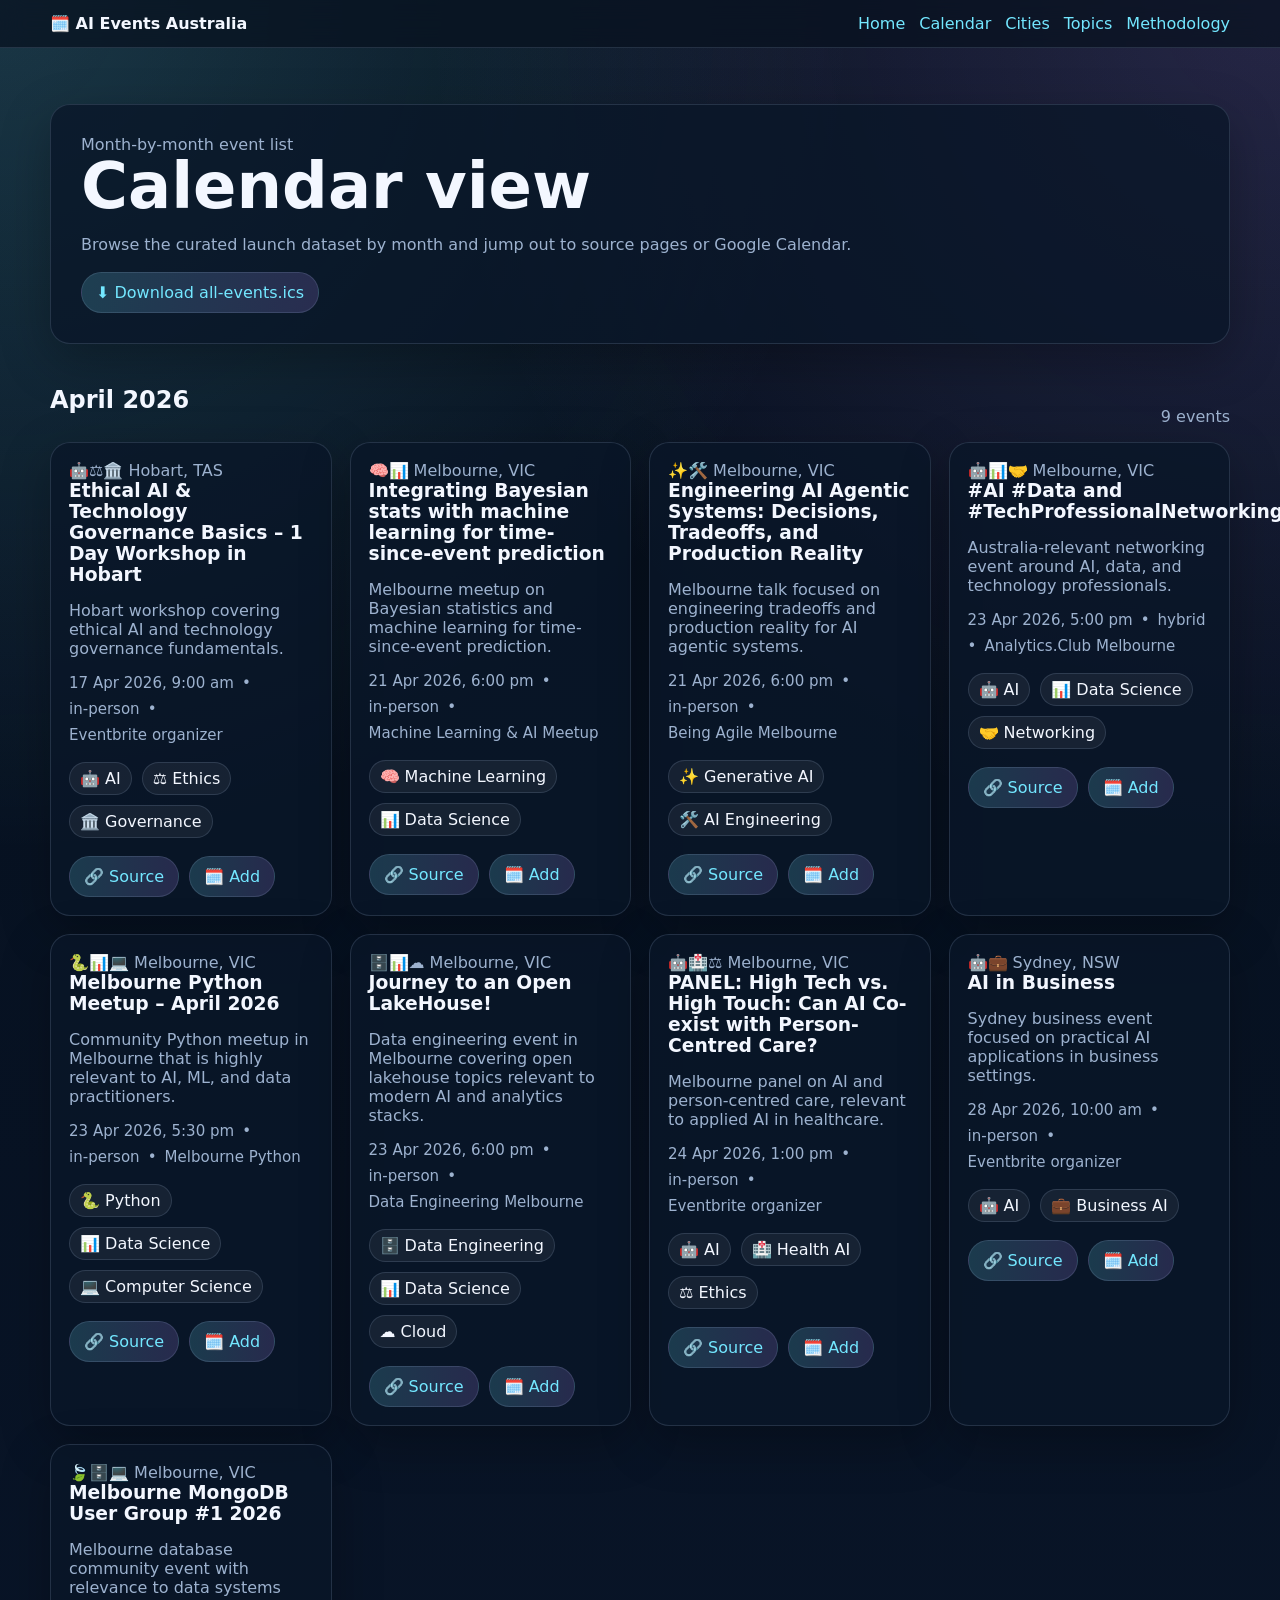
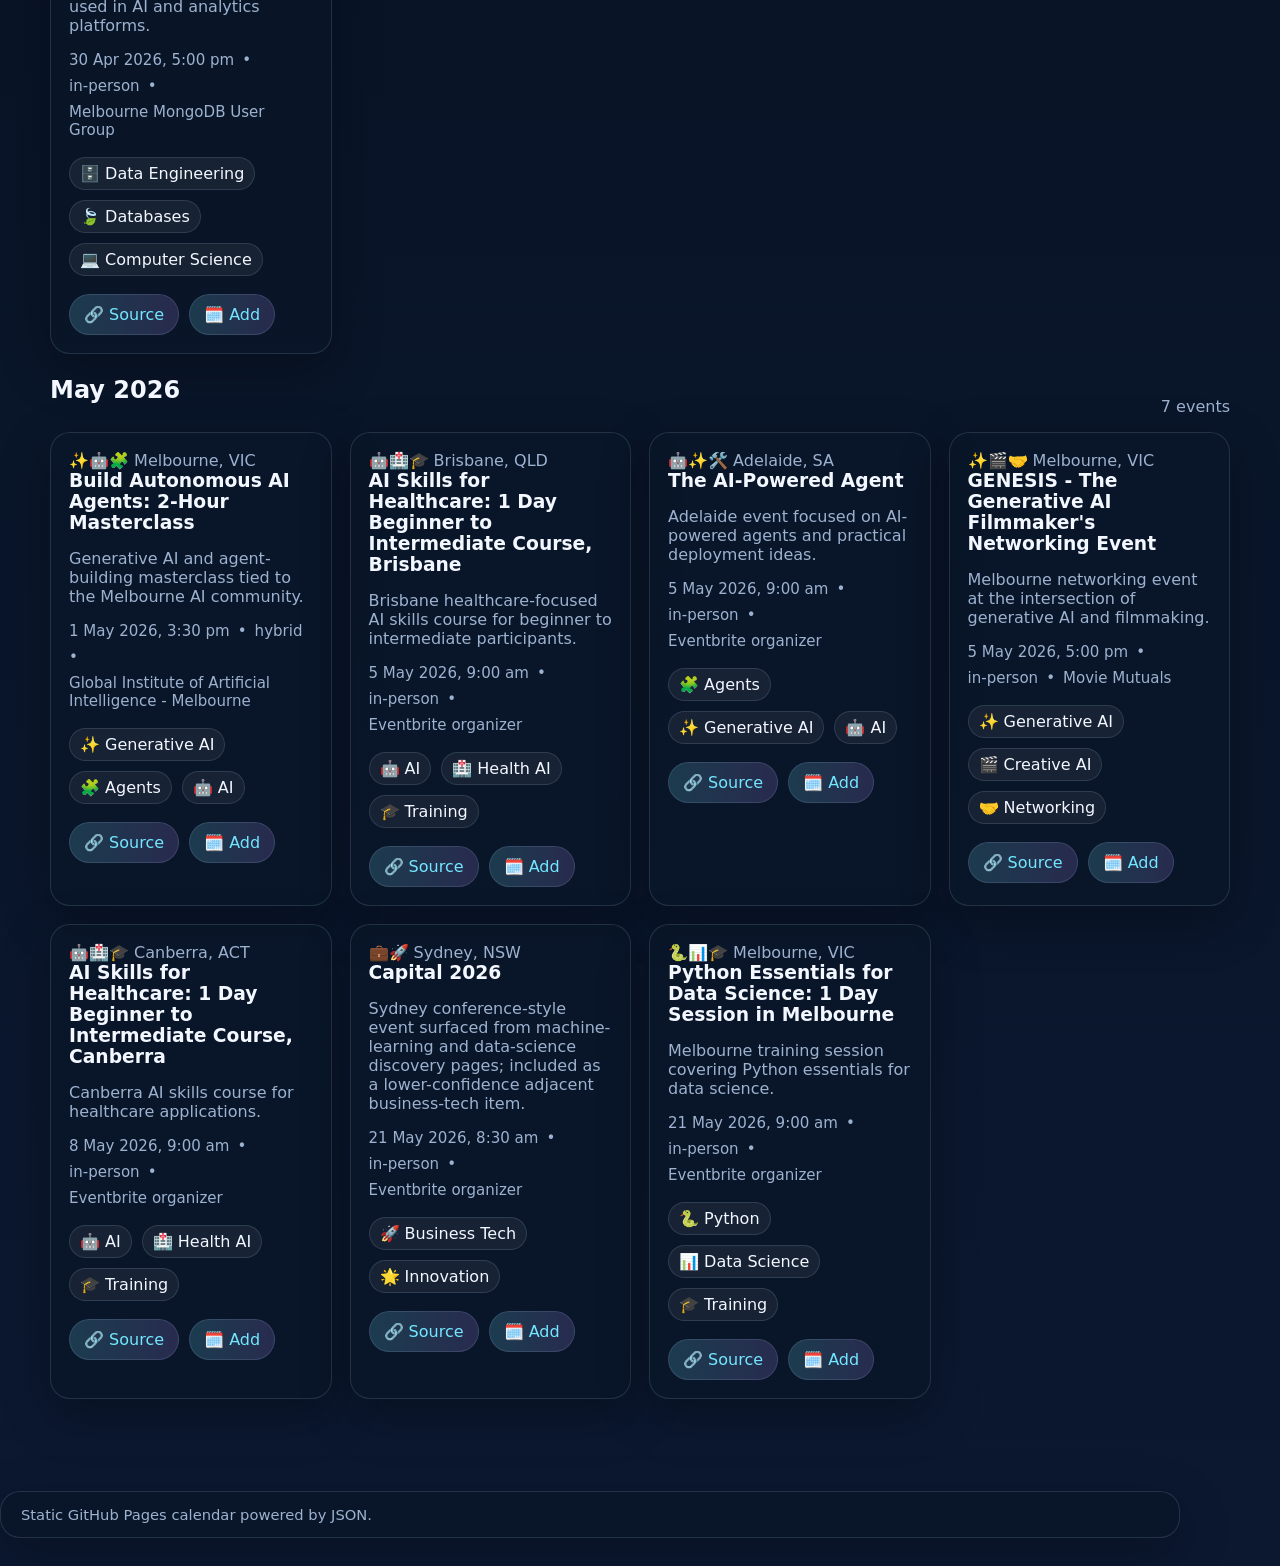
==== docs/calendar.html @ 6cf7d958 "Build initial Australia AI events Pages directory" ====
<!doctype html><html lang="en"><head><meta charset="utf-8"><meta name="viewport" content="width=device-width, initial-scale=1"><title>AI Events Australia — Calendar</title><link rel="stylesheet" href="./assets/style.css"></head><body data-page="calendar"><nav class="nav"><div class="shell nav-inner"><div class="brand">🗓️ AI Events Australia</div><div class="nav-links"><a href="./index.html">Home</a><a href="./calendar.html">Calendar</a><a href="./cities.html">Cities</a><a href="./topics.html">Topics</a><a href="./methodology.html">Methodology</a></div></div></nav><main class="shell"><section class="hero"><div class="hero-card"><div class="eyebrow">Month-by-month event list</div><h1>Calendar view</h1><p class="muted">Browse the curated launch dataset by month and jump out to source pages or Google Calendar.</p><div class="actions"><a class="button" href="./data/all-events.ics">⬇️ Download all-events.ics</a></div></div></section><section id="calendar-groups"></section></main><footer class="shell footer"><div class="footer-inner"><span class="muted small">Static GitHub Pages calendar powered by JSON.</span></div></footer><script src="./assets/app.js"></script></body></html>
---- docs/assets/style.css ----
:root { --bg:#07111f; --panel:rgba(10,23,40,.78); --text:#f3f7ff; --muted:#9db2cf; --line:rgba(157,178,207,.18); --accent:#73e7ff; --shadow:0 16px 50px rgba(0,0,0,.28); }
*{box-sizing:border-box} body{margin:0;font-family:Inter,ui-sans-serif,system-ui,-apple-system,sans-serif;color:var(--text);background:radial-gradient(circle at top left, rgba(115,231,255,.18), transparent 25%),radial-gradient(circle at top right, rgba(181,140,255,.18), transparent 25%),linear-gradient(180deg,#06101d 0%,#0b1830 100%)} a{color:var(--accent);text-decoration:none} a:hover{text-decoration:underline}.shell{width:min(1180px,calc(100% - 32px));margin:0 auto}.nav{position:sticky;top:0;backdrop-filter:blur(12px);background:rgba(7,17,31,.72);border-bottom:1px solid var(--line);z-index:10}.nav-inner,.footer-inner{display:flex;align-items:center;justify-content:space-between;gap:16px;padding:14px 0}.brand{font-weight:800}.nav-links{display:flex;flex-wrap:wrap;gap:14px}.hero{padding:56px 0 28px}.hero-card,.panel,.metric,.card,.footer,.notice{background:var(--panel);border:1px solid var(--line);border-radius:20px;box-shadow:var(--shadow)}.hero-card{padding:30px}.eyebrow,.muted{color:var(--muted)}h1,h2,h3{margin:0 0 12px}h1{font-size:clamp(2.3rem,6vw,4rem);line-height:1.02}.hero-grid,.grid{display:grid;gap:18px}.hero-grid{grid-template-columns:1.8fr 1fr}.stats{display:grid;grid-template-columns:repeat(auto-fit,minmax(140px,1fr));gap:14px;margin-top:22px}.metric{padding:16px}.metric strong{display:block;font-size:1.7rem;margin-bottom:6px}.chips,.actions{display:flex;flex-wrap:wrap;gap:10px;margin-top:18px}.chip,.button{border-radius:999px;padding:10px 14px;border:1px solid var(--line)}.chip{background:rgba(255,255,255,.05)}.button{display:inline-flex;gap:8px;align-items:center;background:linear-gradient(90deg, rgba(115,231,255,.18), rgba(181,140,255,.18))}main section{padding:14px 0 28px}.section-header{display:flex;align-items:end;justify-content:space-between;gap:12px;margin-bottom:16px}.grid.cards{grid-template-columns:repeat(auto-fit,minmax(260px,1fr))}.card,.panel,.notice{padding:18px}.meta{display:flex;flex-wrap:wrap;gap:8px;margin:12px 0;color:var(--muted);font-size:.94rem}.pill{padding:6px 10px;border-radius:999px;background:rgba(255,255,255,.06);border:1px solid var(--line)}.footer{margin:42px 0 28px;padding:0 20px}.city-highlight,.list{display:grid;gap:16px}.city-highlight{grid-template-columns:repeat(auto-fit,minmax(220px,1fr))}.month-group{margin-bottom:22px}.small{font-size:.92rem}@media (max-width:900px){.hero-grid{grid-template-columns:1fr}.nav-inner,.footer-inner{flex-direction:column;align-items:flex-start}}
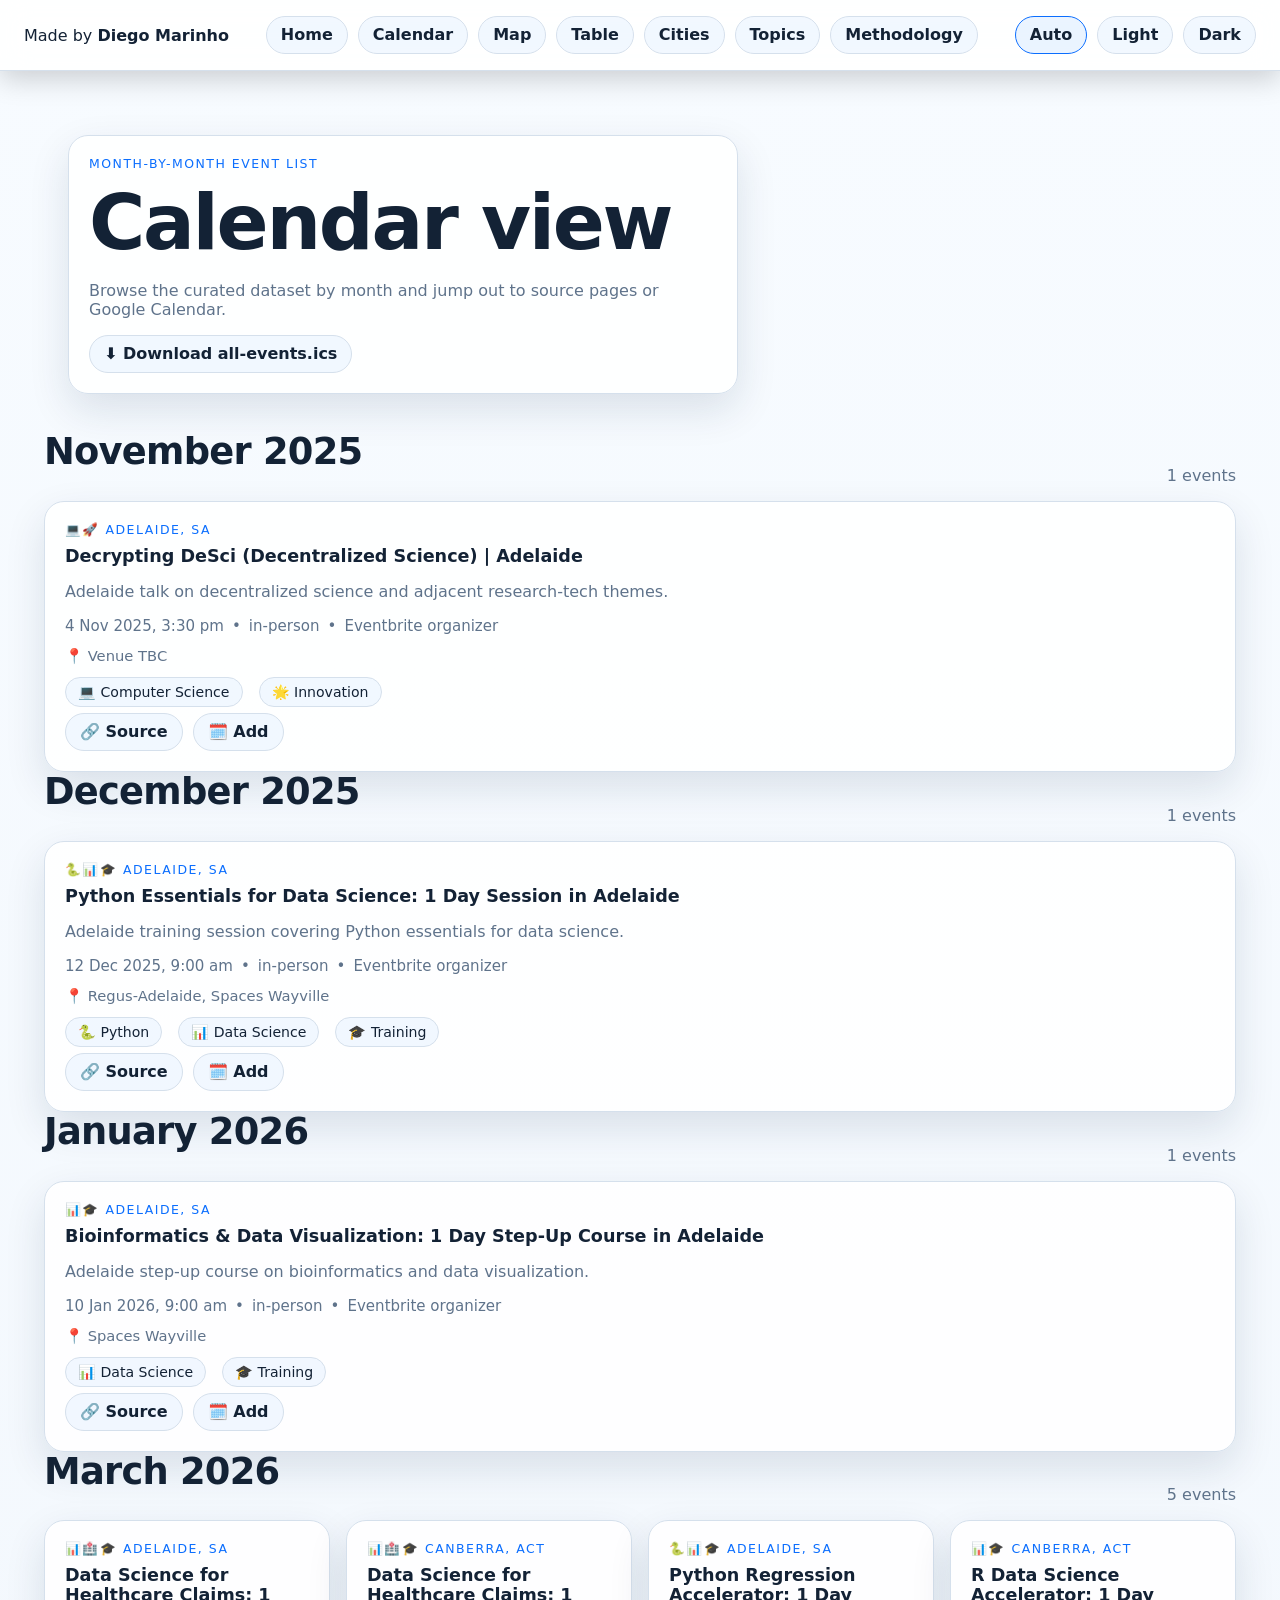
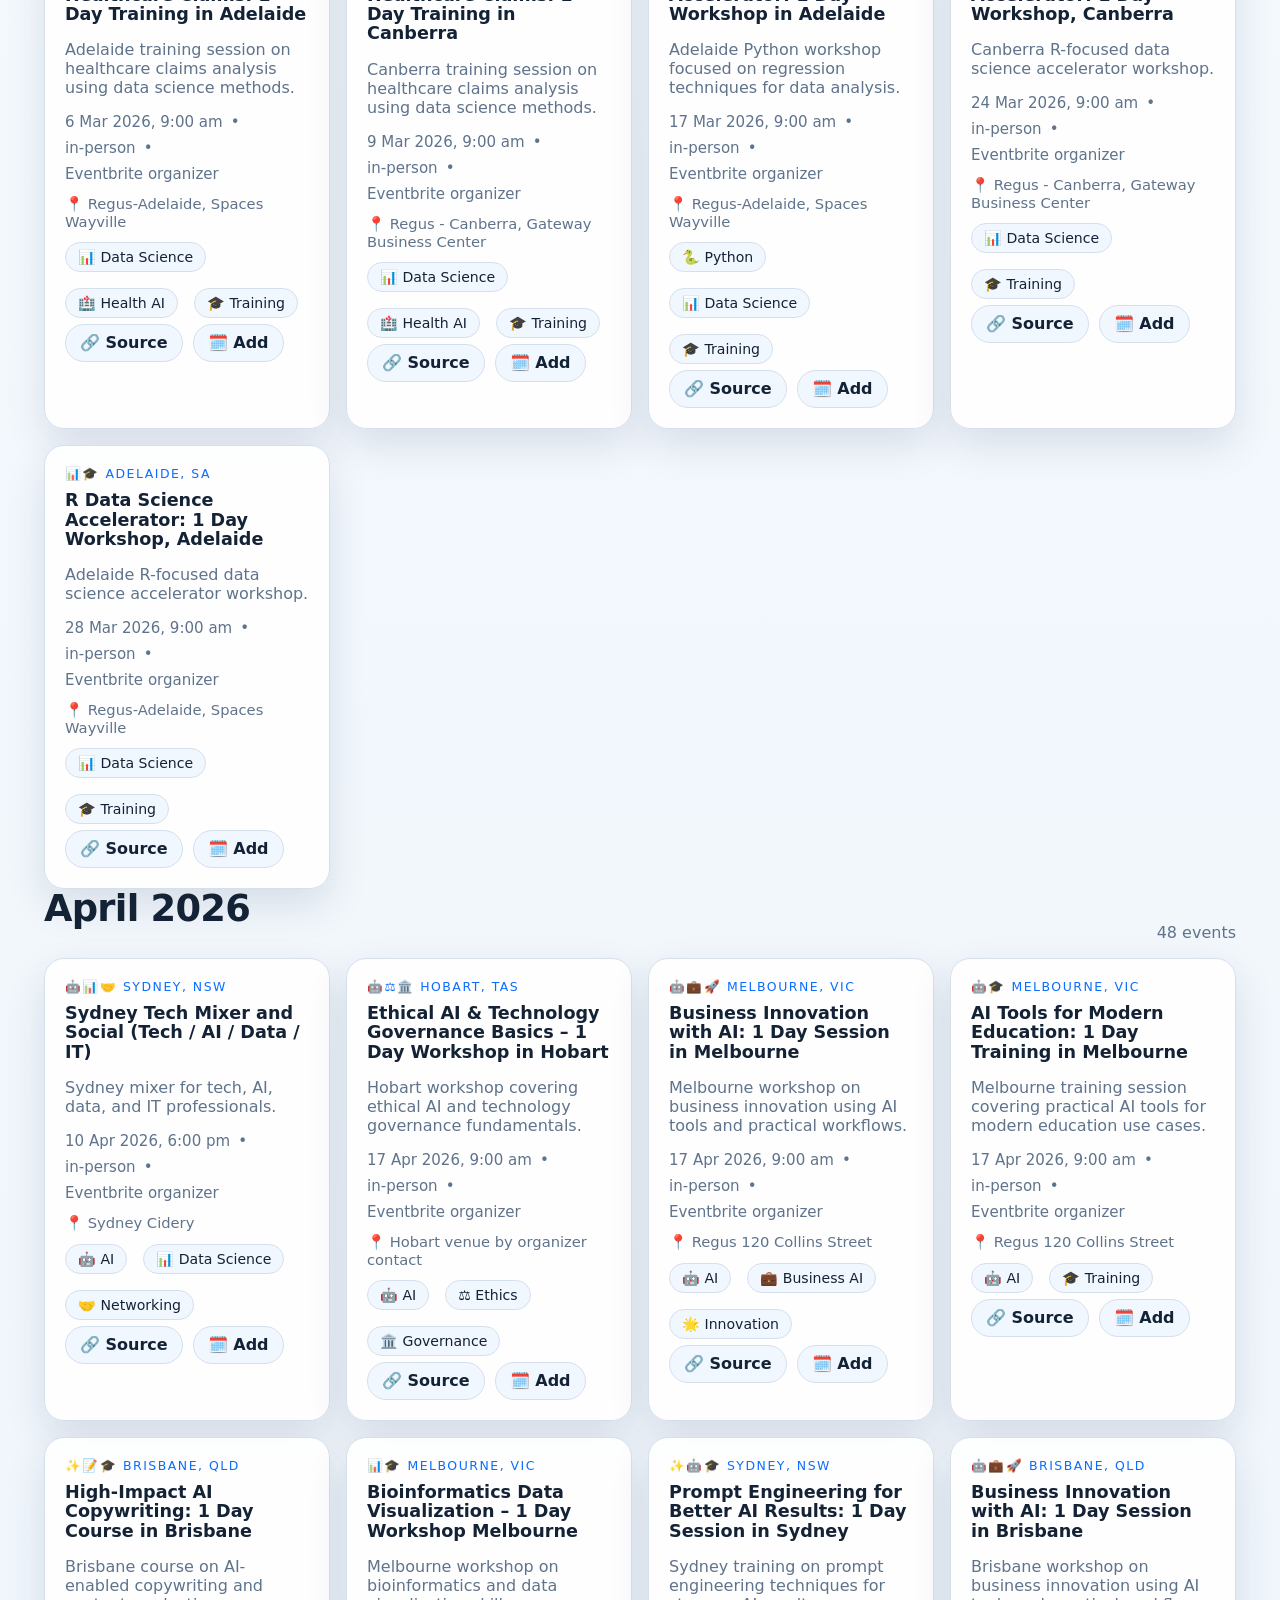
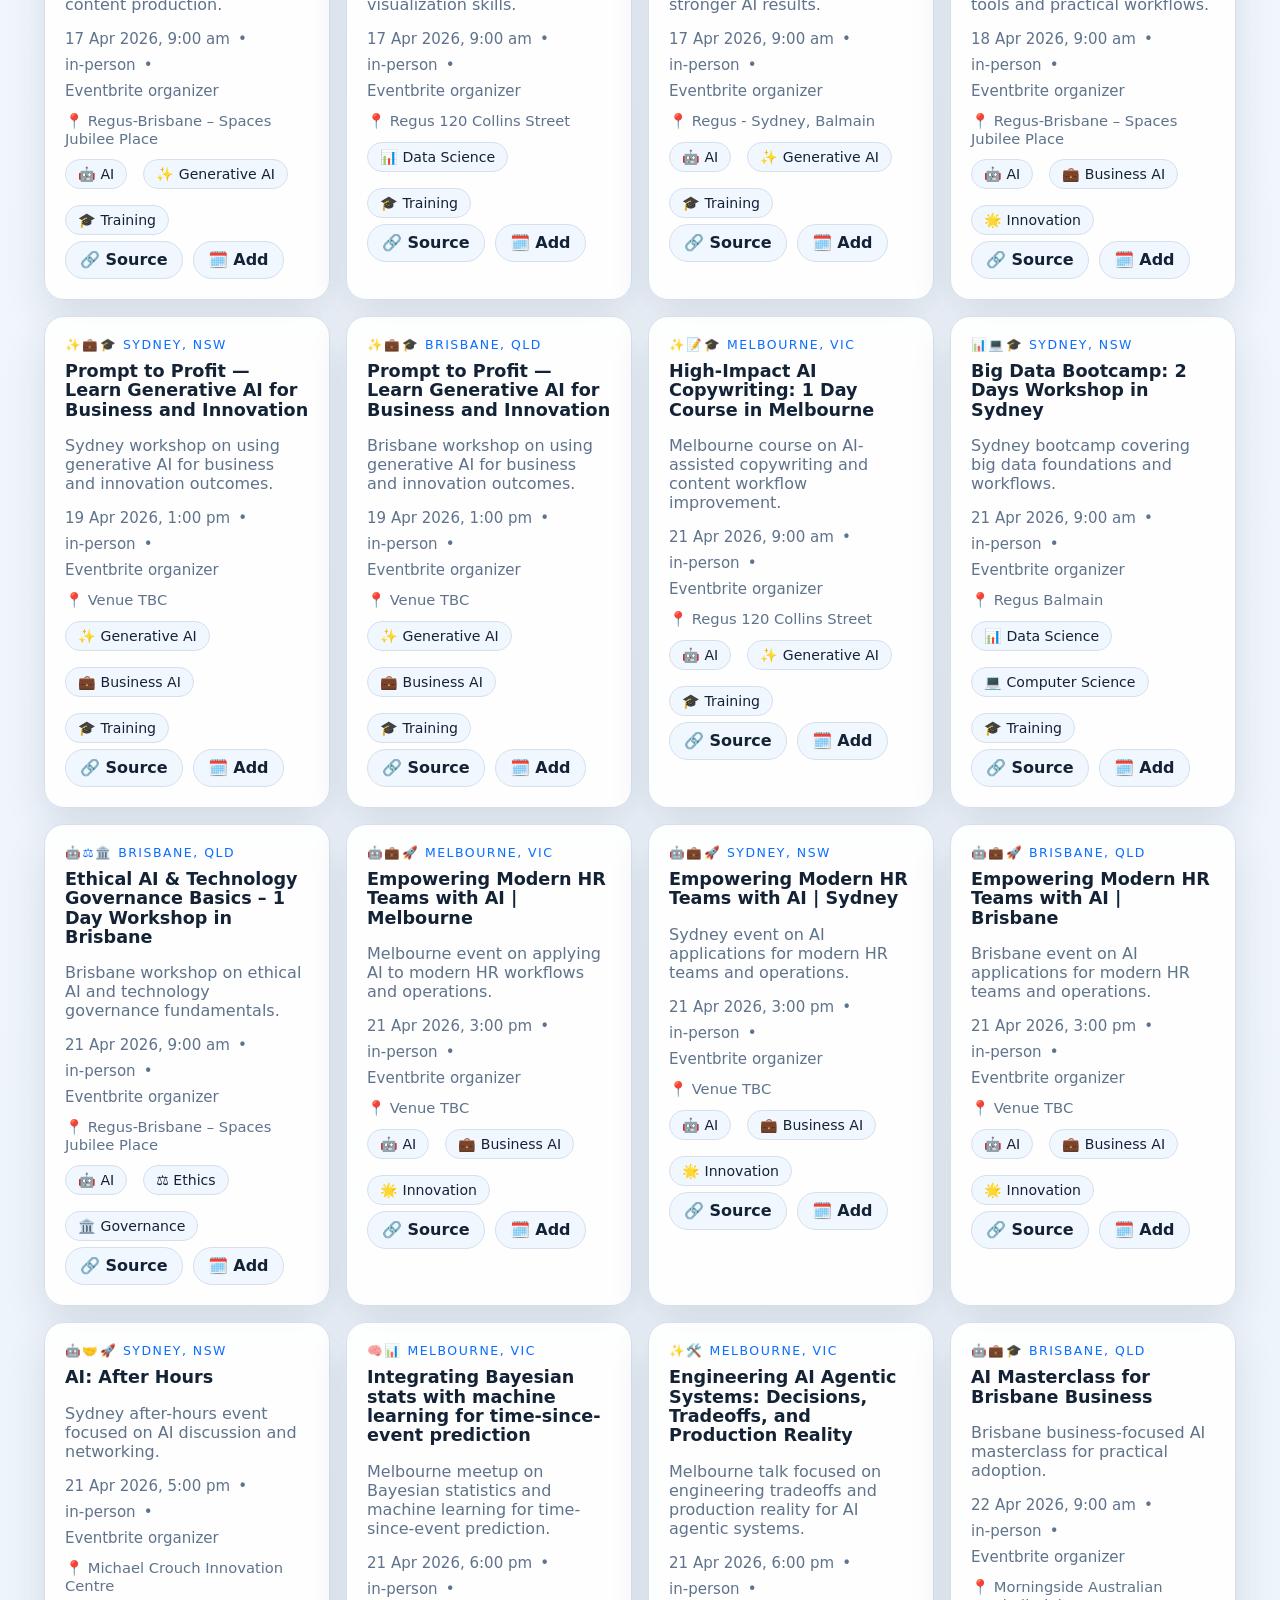
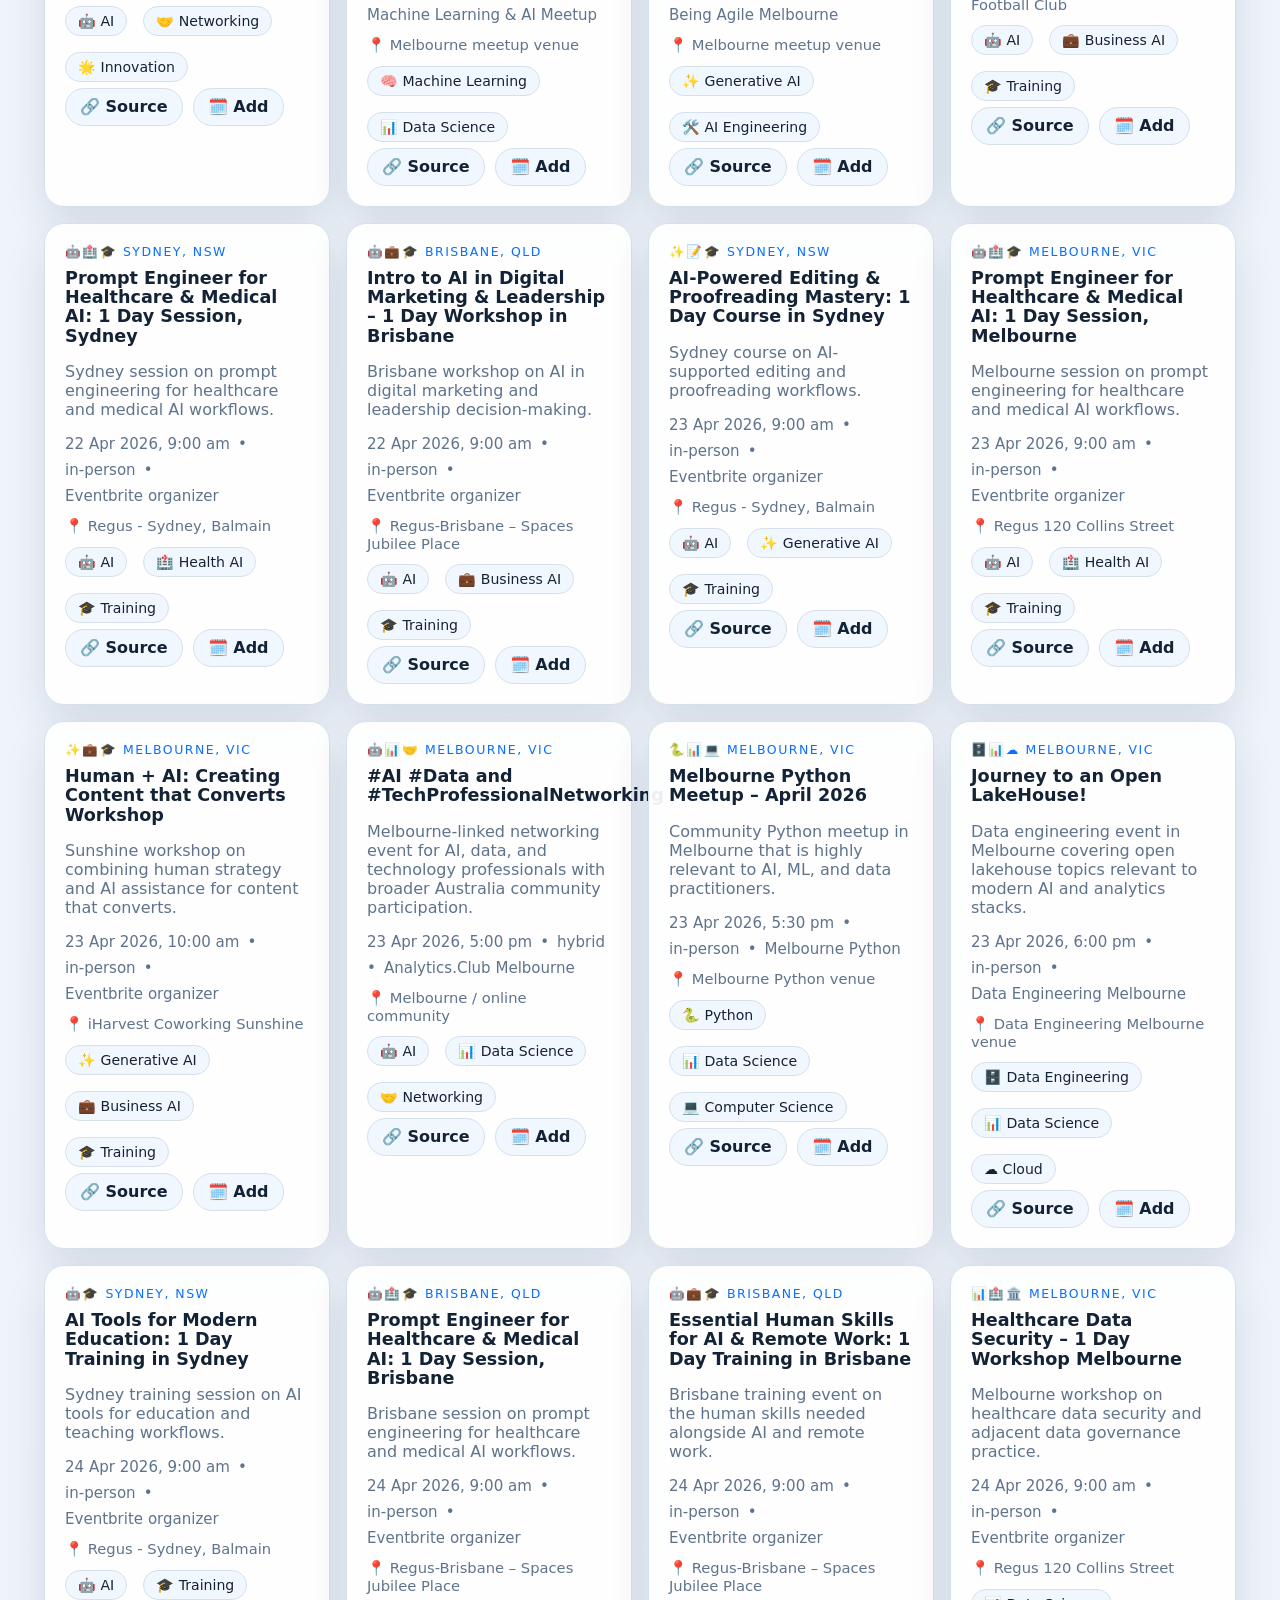
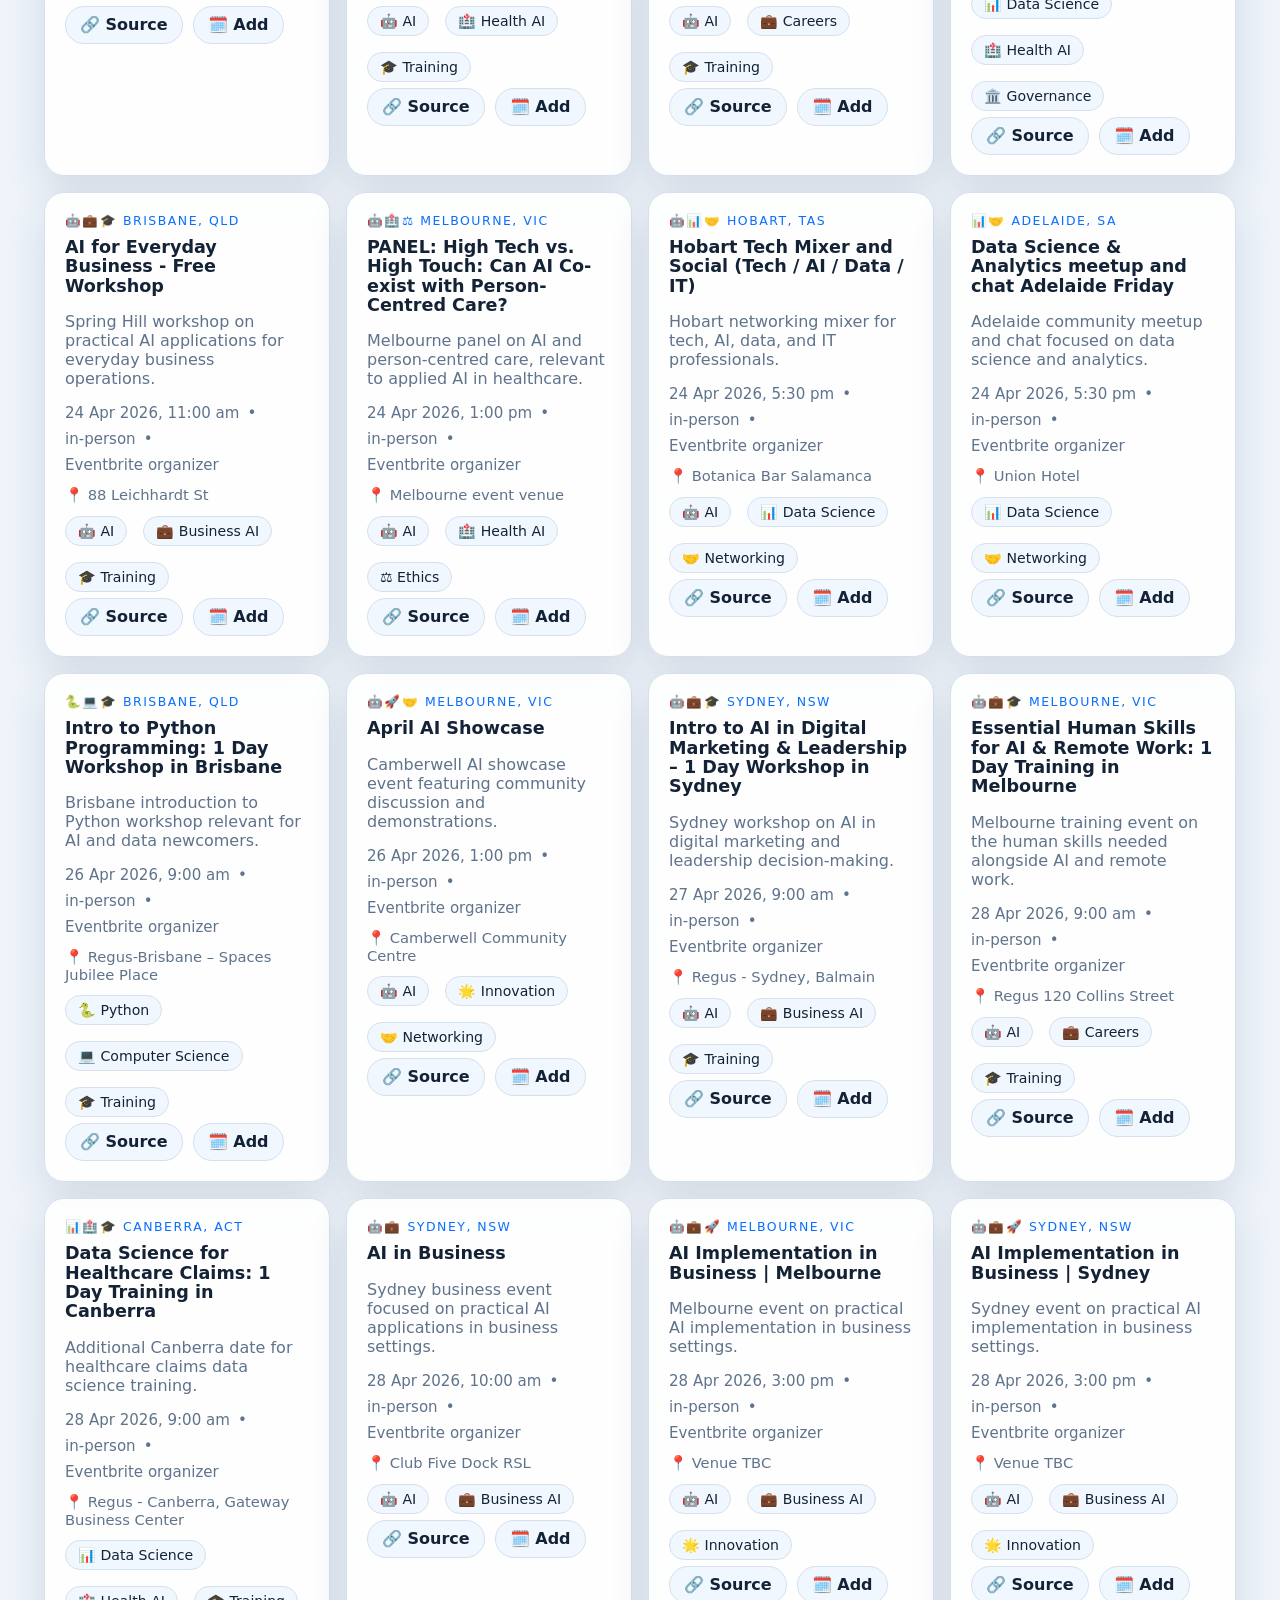
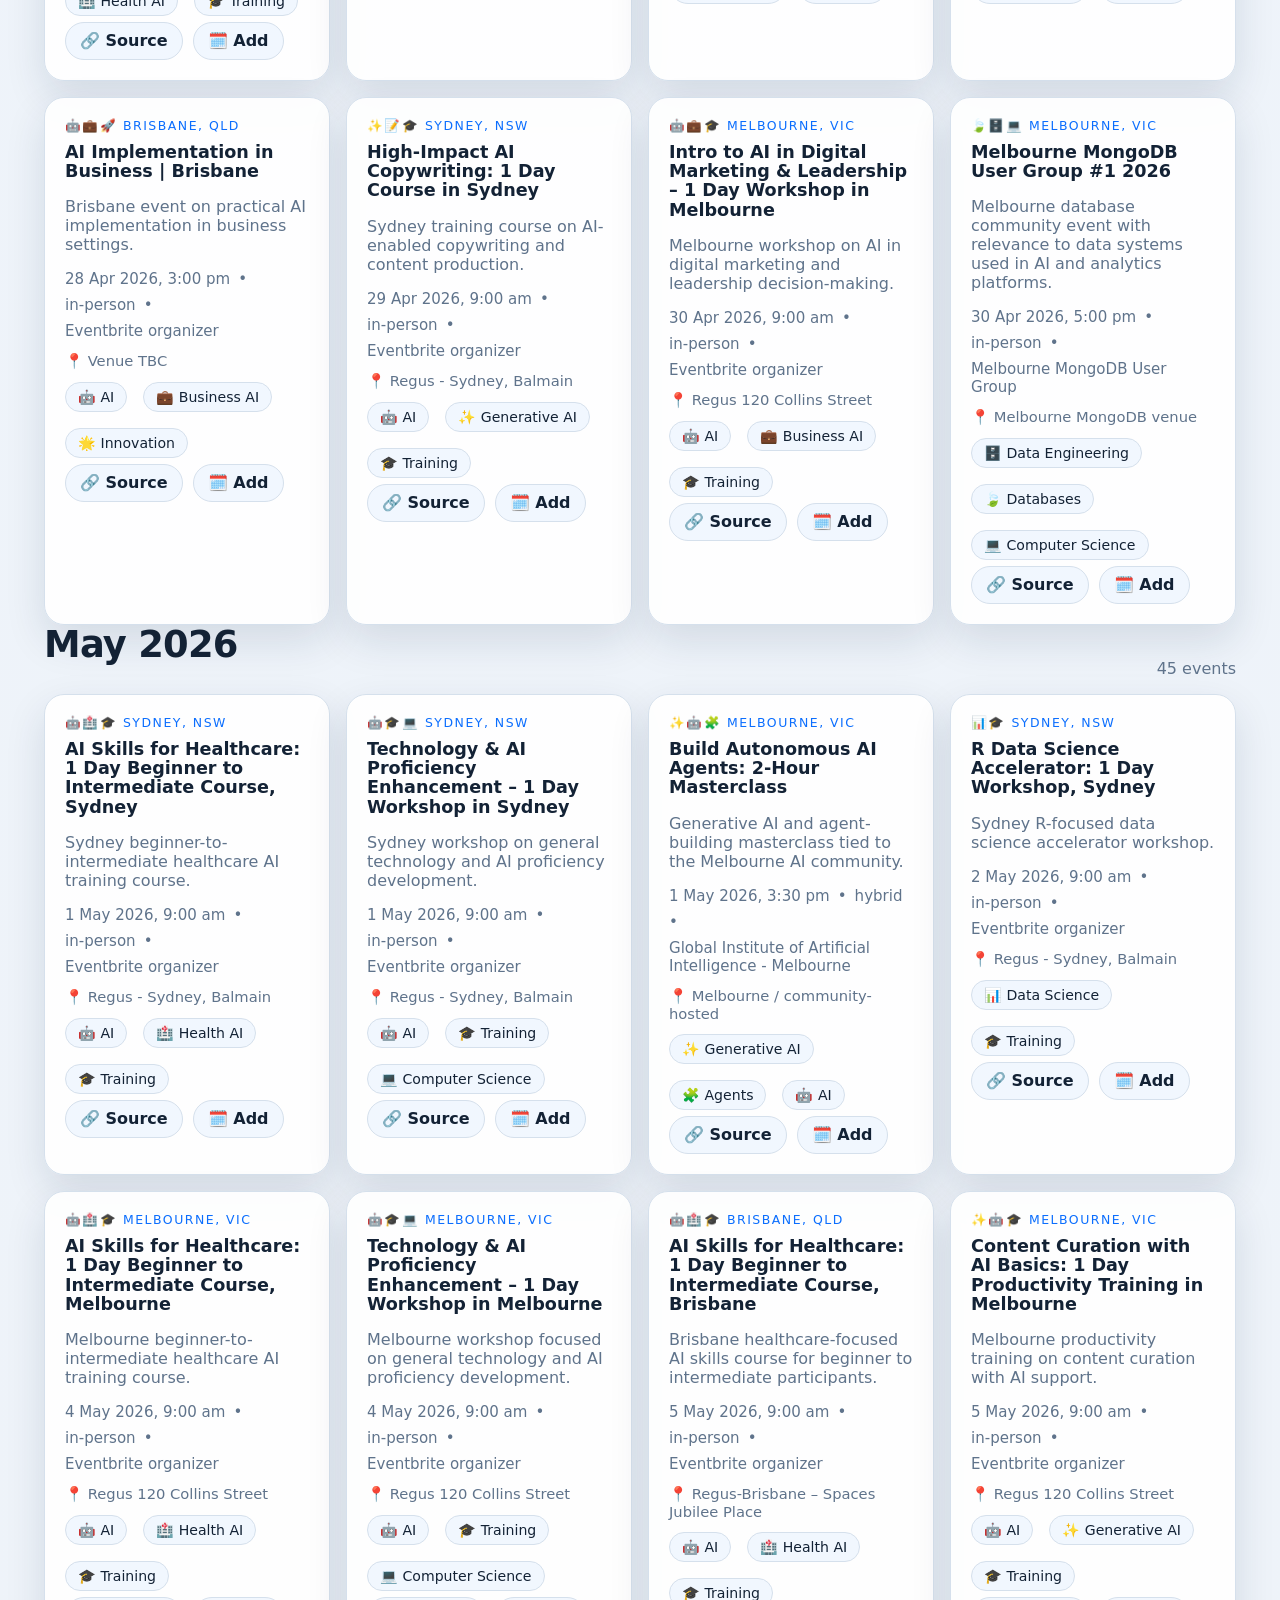
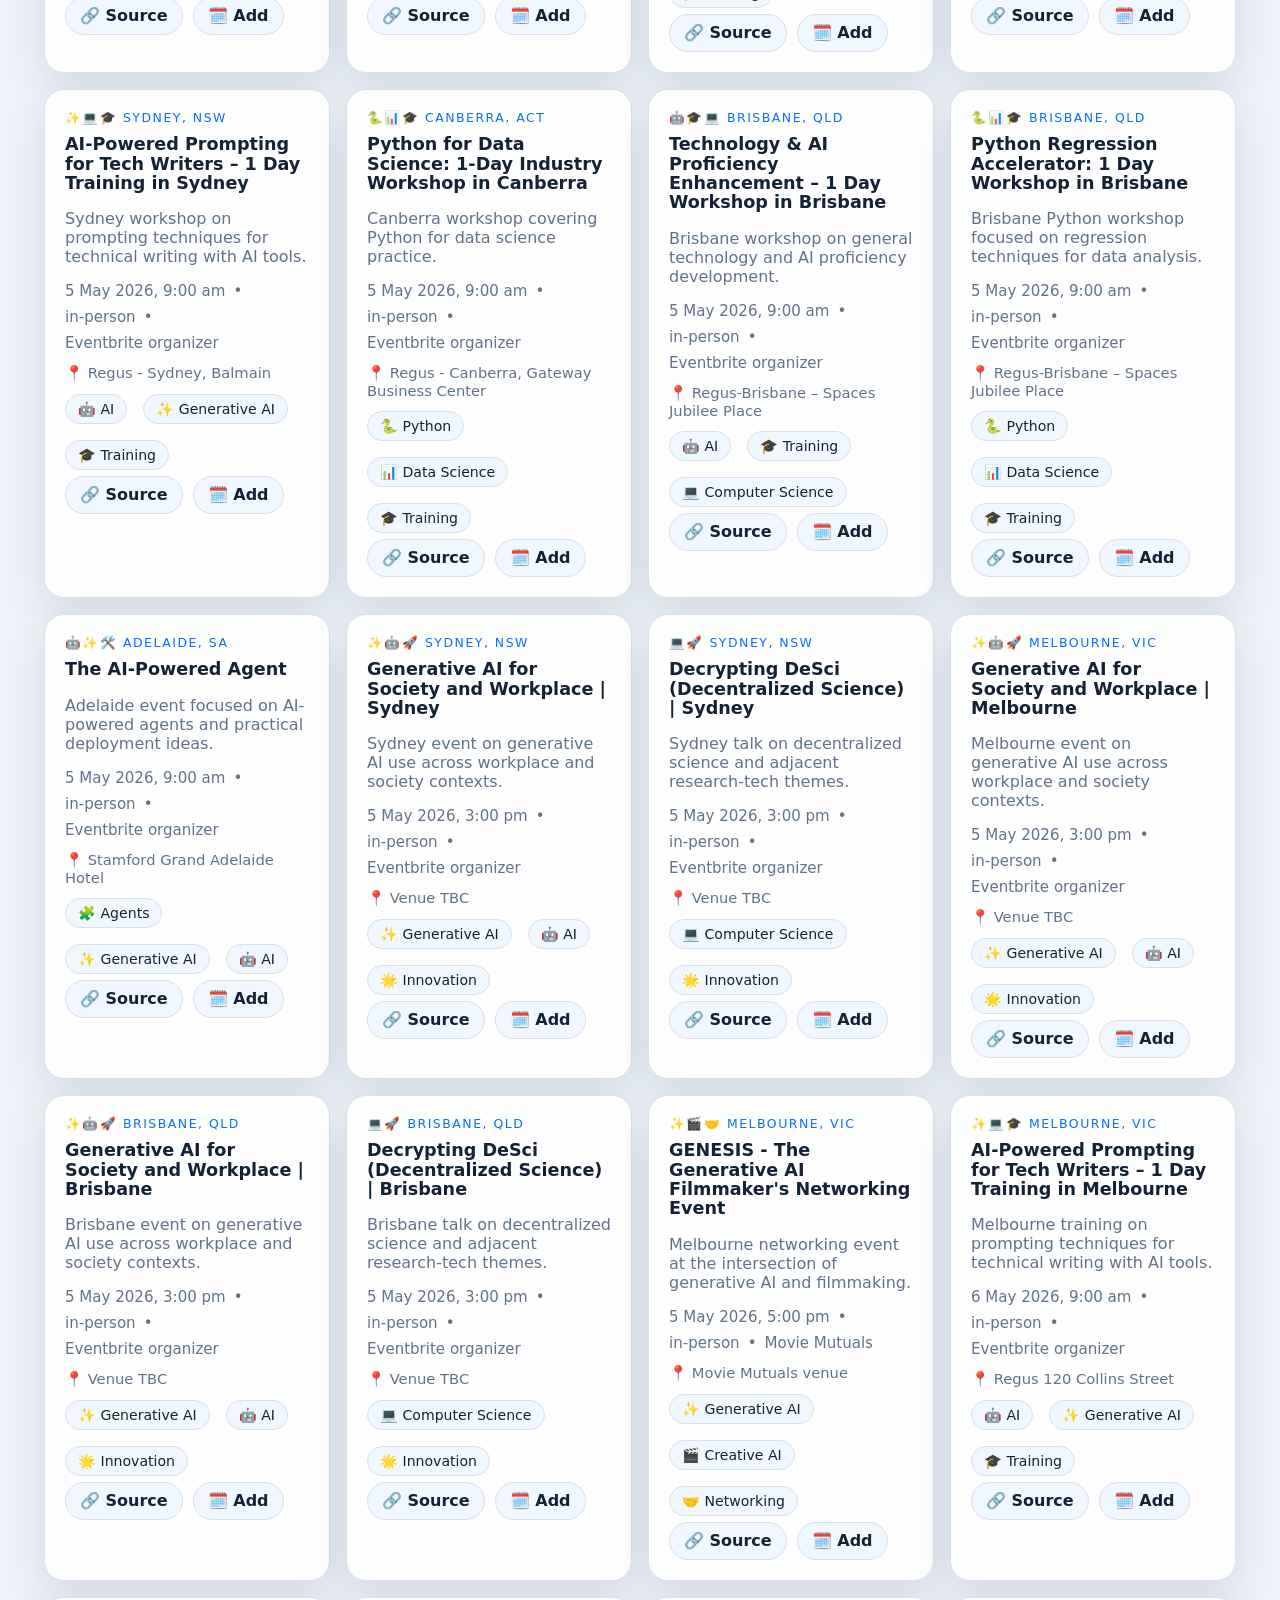
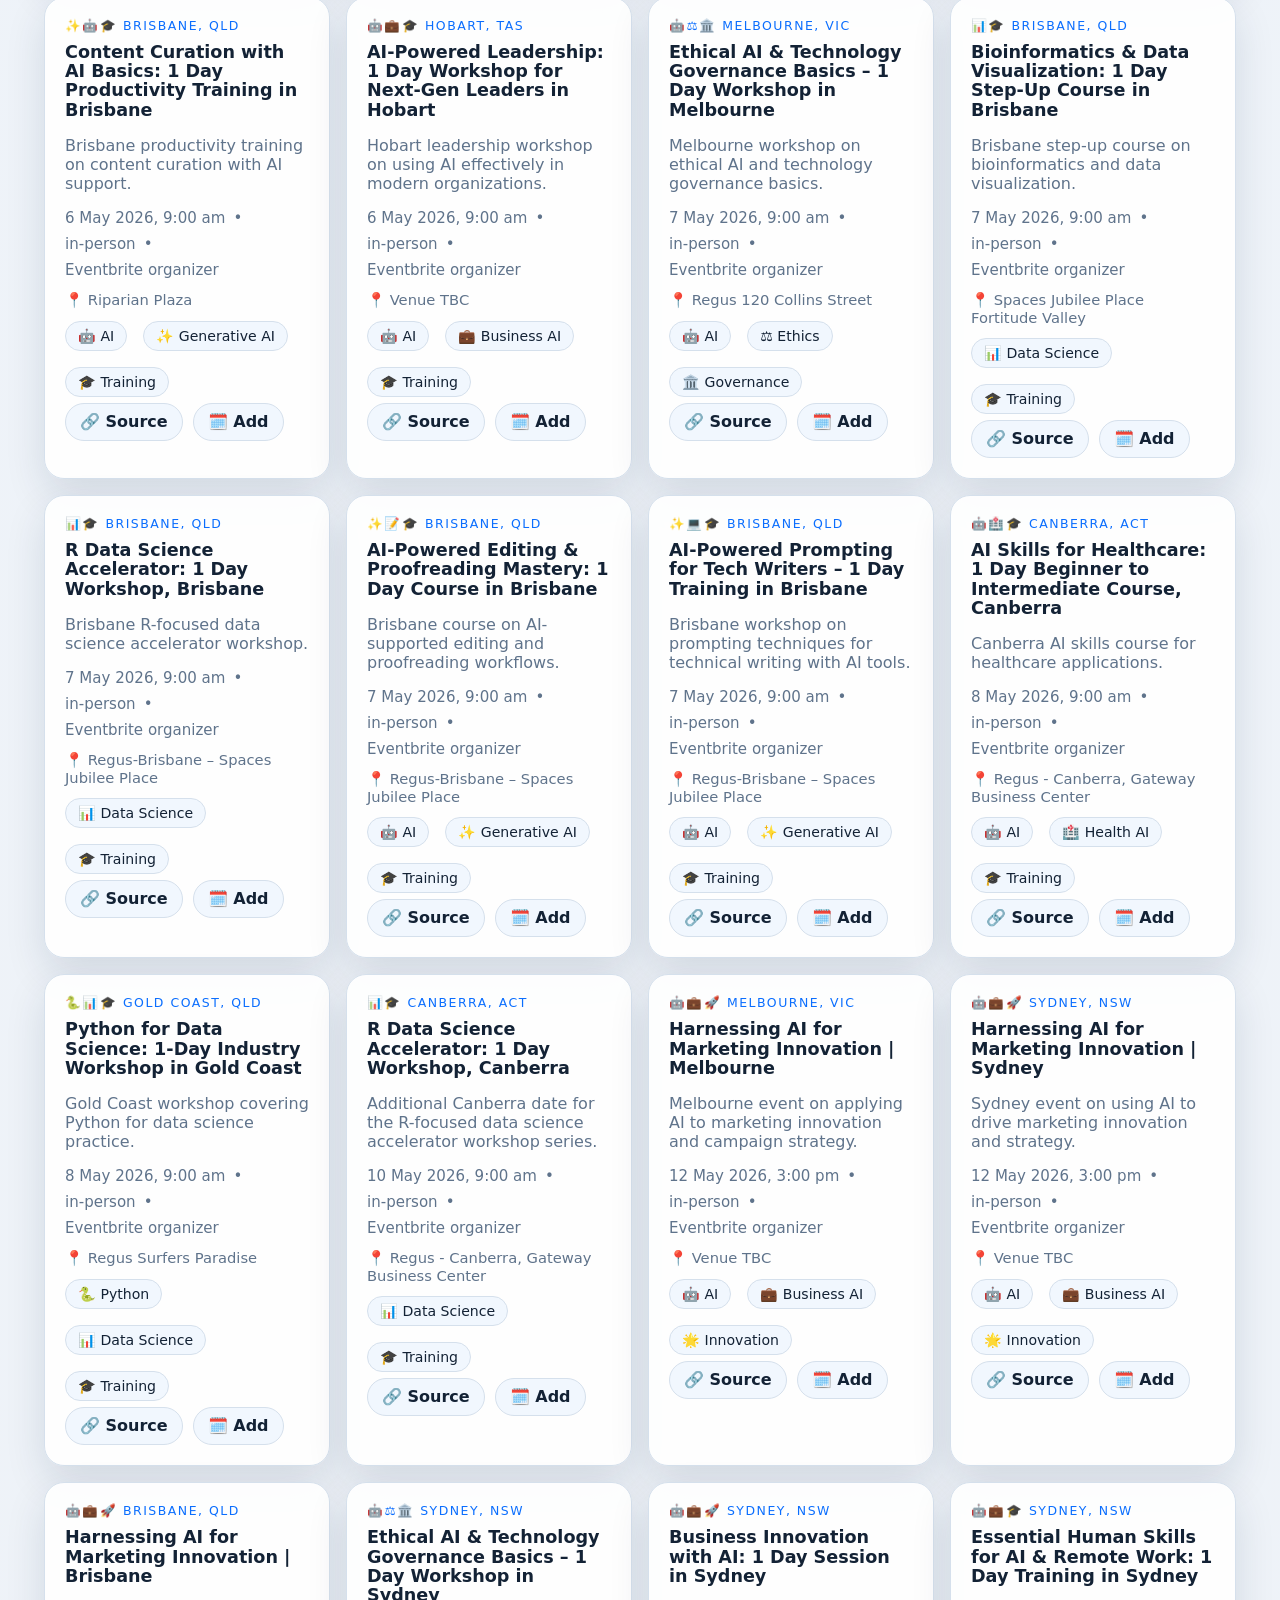
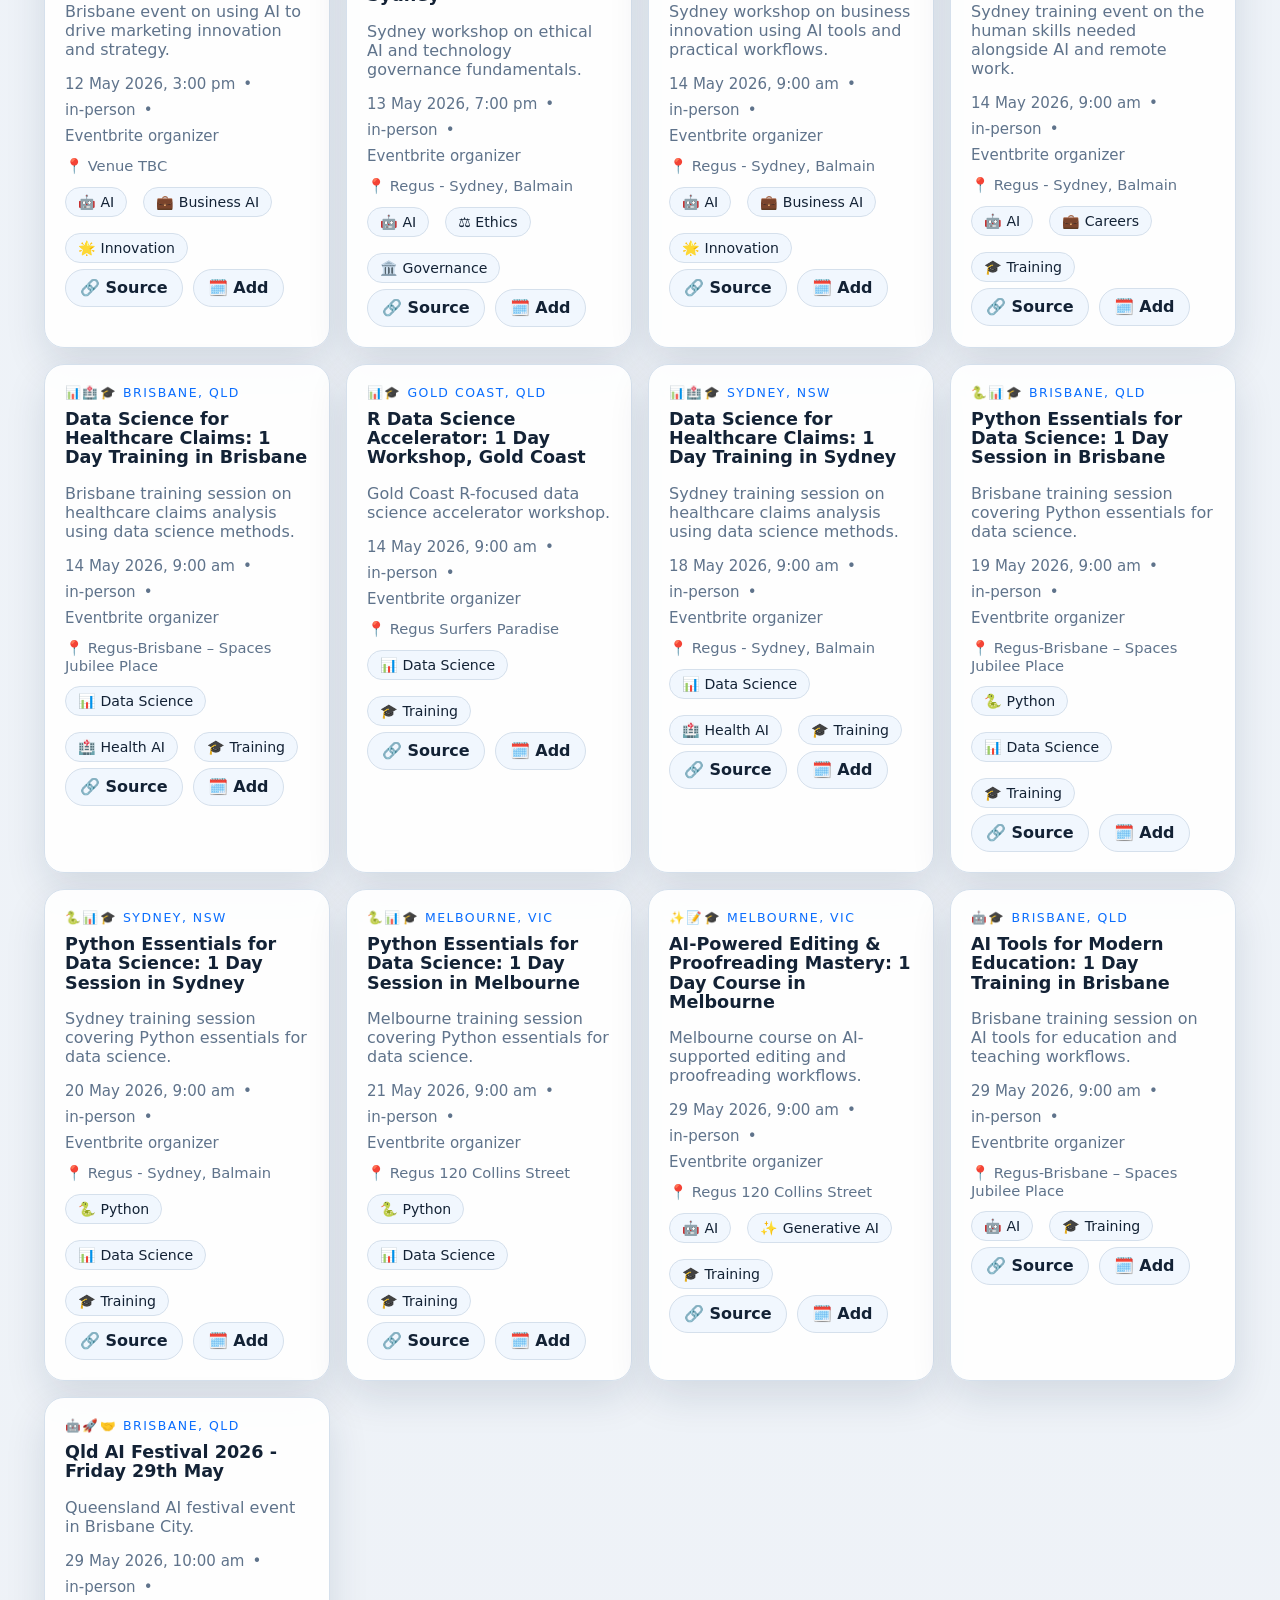
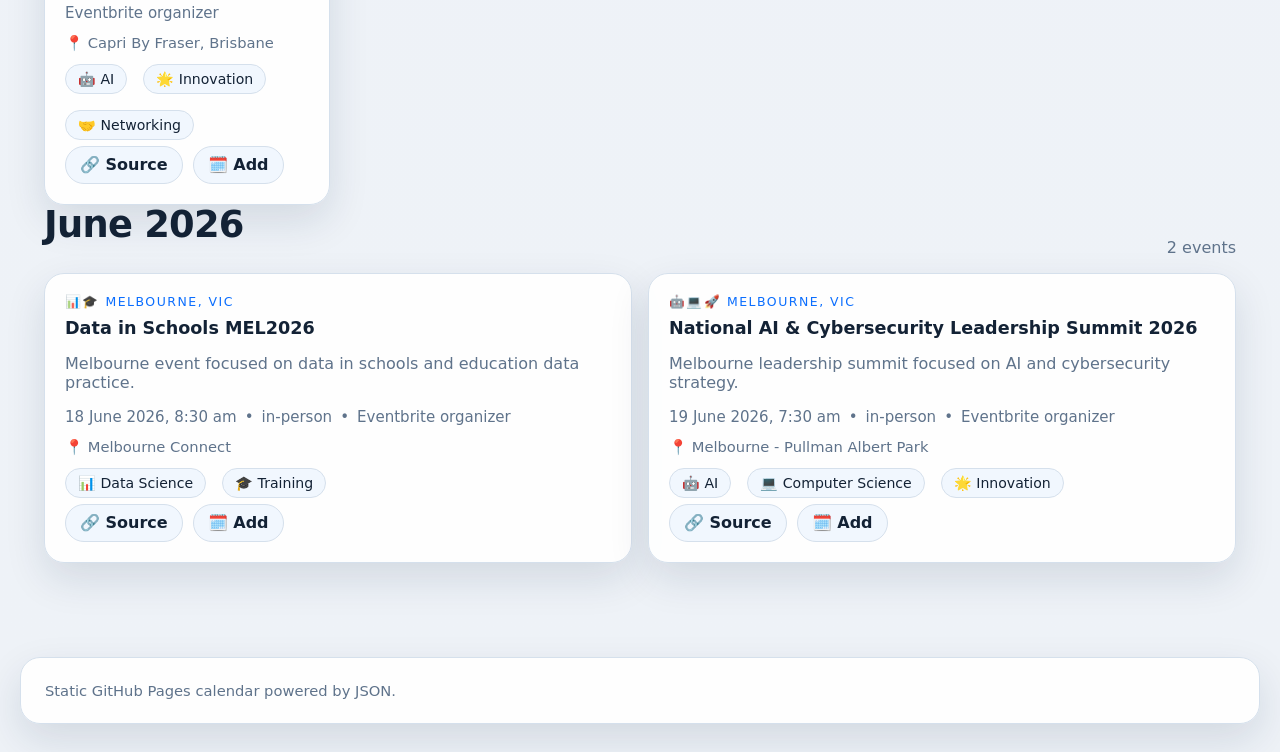
==== commit 215e2034: "Add map table and theme controls to events site" ====
--- a/docs/calendar.html
+++ b/docs/calendar.html
@@ -1 +1,10 @@
-<!doctype html><html lang="en"><head><meta charset="utf-8"><meta name="viewport" content="width=device-width, initial-scale=1"><title>AI Events Australia — Calendar</title><link rel="stylesheet" href="./assets/style.css"></head><body data-page="calendar"><nav class="nav"><div class="shell nav-inner"><div class="brand">🗓️ AI Events Australia</div><div class="nav-links"><a href="./index.html">Home</a><a href="./calendar.html">Calendar</a><a href="./cities.html">Cities</a><a href="./topics.html">Topics</a><a href="./methodology.html">Methodology</a></div></div></nav><main class="shell"><section class="hero"><div class="hero-card"><div class="eyebrow">Month-by-month event list</div><h1>Calendar view</h1><p class="muted">Browse the curated launch dataset by month and jump out to source pages or Google Calendar.</p><div class="actions"><a class="button" href="./data/all-events.ics">⬇️ Download all-events.ics</a></div></div></section><section id="calendar-groups"></section></main><footer class="shell footer"><div class="footer-inner"><span class="muted small">Static GitHub Pages calendar powered by JSON.</span></div></footer><script src="./assets/app.js"></script></body></html>
+<!doctype html>
+<html lang="en">
+  <head><meta charset="utf-8"><meta name="viewport" content="width=device-width, initial-scale=1"><title>AI Events Australia — Calendar</title><link rel="stylesheet" href="./assets/style.css"></head>
+  <body data-page="calendar">
+    <div class="topbar-shell"><div class="topbar"><a class="author-link" href="https://dmoliveira.github.io/my-cv-public/cv/human/" target="_blank" rel="noreferrer">Made by <strong>Diego Marinho</strong></a><nav class="topbar-nav"><a href="./index.html">Home</a><a href="./calendar.html">Calendar</a><a href="./map.html">Map</a><a href="./table.html">Table</a><a href="./cities.html">Cities</a><a href="./topics.html">Topics</a><a href="./methodology.html">Methodology</a></nav><div class="theme-toggle" role="group" aria-label="Theme selector"><button data-theme-option="auto" class="theme-button">Auto</button><button data-theme-option="light" class="theme-button">Light</button><button data-theme-option="dark" class="theme-button">Dark</button></div></div></div>
+    <main class="shell"><section class="hero"><div class="hero-card hero-copy"><div class="eyebrow">Month-by-month event list</div><h1>Calendar view</h1><p class="muted">Browse the curated dataset by month and jump out to source pages or Google Calendar.</p><div class="actions"><a class="button" href="./data/all-events.ics">⬇️ Download all-events.ics</a></div></div></section><section id="calendar-groups"></section></main>
+    <footer class="shell footer"><div class="muted small">Static GitHub Pages calendar powered by JSON.</div></footer>
+    <script src="./assets/app.js"></script>
+  </body>
+  </html>
--- a/docs/assets/style.css
+++ b/docs/assets/style.css
@@ -1,2 +1,195 @@
-:root { --bg:#07111f; --panel:rgba(10,23,40,.78); --text:#f3f7ff; --muted:#9db2cf; --line:rgba(157,178,207,.18); --accent:#73e7ff; --shadow:0 16px 50px rgba(0,0,0,.28); }
-*{box-sizing:border-box} body{margin:0;font-family:Inter,ui-sans-serif,system-ui,-apple-system,sans-serif;color:var(--text);background:radial-gradient(circle at top left, rgba(115,231,255,.18), transparent 25%),radial-gradient(circle at top right, rgba(181,140,255,.18), transparent 25%),linear-gradient(180deg,#06101d 0%,#0b1830 100%)} a{color:var(--accent);text-decoration:none} a:hover{text-decoration:underline}.shell{width:min(1180px,calc(100% - 32px));margin:0 auto}.nav{position:sticky;top:0;backdrop-filter:blur(12px);background:rgba(7,17,31,.72);border-bottom:1px solid var(--line);z-index:10}.nav-inner,.footer-inner{display:flex;align-items:center;justify-content:space-between;gap:16px;padding:14px 0}.brand{font-weight:800}.nav-links{display:flex;flex-wrap:wrap;gap:14px}.hero{padding:56px 0 28px}.hero-card,.panel,.metric,.card,.footer,.notice{background:var(--panel);border:1px solid var(--line);border-radius:20px;box-shadow:var(--shadow)}.hero-card{padding:30px}.eyebrow,.muted{color:var(--muted)}h1,h2,h3{margin:0 0 12px}h1{font-size:clamp(2.3rem,6vw,4rem);line-height:1.02}.hero-grid,.grid{display:grid;gap:18px}.hero-grid{grid-template-columns:1.8fr 1fr}.stats{display:grid;grid-template-columns:repeat(auto-fit,minmax(140px,1fr));gap:14px;margin-top:22px}.metric{padding:16px}.metric strong{display:block;font-size:1.7rem;margin-bottom:6px}.chips,.actions{display:flex;flex-wrap:wrap;gap:10px;margin-top:18px}.chip,.button{border-radius:999px;padding:10px 14px;border:1px solid var(--line)}.chip{background:rgba(255,255,255,.05)}.button{display:inline-flex;gap:8px;align-items:center;background:linear-gradient(90deg, rgba(115,231,255,.18), rgba(181,140,255,.18))}main section{padding:14px 0 28px}.section-header{display:flex;align-items:end;justify-content:space-between;gap:12px;margin-bottom:16px}.grid.cards{grid-template-columns:repeat(auto-fit,minmax(260px,1fr))}.card,.panel,.notice{padding:18px}.meta{display:flex;flex-wrap:wrap;gap:8px;margin:12px 0;color:var(--muted);font-size:.94rem}.pill{padding:6px 10px;border-radius:999px;background:rgba(255,255,255,.06);border:1px solid var(--line)}.footer{margin:42px 0 28px;padding:0 20px}.city-highlight,.list{display:grid;gap:16px}.city-highlight{grid-template-columns:repeat(auto-fit,minmax(220px,1fr))}.month-group{margin-bottom:22px}.small{font-size:.92rem}@media (max-width:900px){.hero-grid{grid-template-columns:1fr}.nav-inner,.footer-inner{flex-direction:column;align-items:flex-start}}
+:root {
+  color-scheme: dark;
+  --topbar-offset: 84px;
+  --bg: #07111f;
+  --bg-grad-1: #06101d;
+  --bg-grad-2: #0b1525;
+  --bg-grad-3: #0d1728;
+  --panel: rgba(16, 27, 44, 0.88);
+  --panel-solid: #101b2c;
+  --line: #24354f;
+  --text: #edf3ff;
+  --muted: #9fb0ca;
+  --accent: #6ee7ff;
+  --accent2: #b27cff;
+  --chip: rgba(255,255,255,.04);
+  --chip-strong: rgba(110,231,255,.08);
+  --shadow: 0 20px 60px rgba(0,0,0,.25);
+}
+
+:root[data-theme="light"] {
+  color-scheme: light;
+  --bg: #f3f7fb;
+  --bg-grad-1: #f7fbff;
+  --bg-grad-2: #eef4fb;
+  --bg-grad-3: #eef2f7;
+  --panel: rgba(255,255,255,.92);
+  --panel-solid: #ffffff;
+  --line: #d5e0ec;
+  --text: #132235;
+  --muted: #5f738b;
+  --accent: #0b6efe;
+  --accent2: #7b4dff;
+  --chip: rgba(11,110,254,.05);
+  --chip-strong: rgba(11,110,254,.08);
+  --shadow: 0 16px 40px rgba(20,40,70,.12);
+}
+
+* { box-sizing: border-box; }
+html { scroll-behavior: smooth; }
+body {
+  margin: 0;
+  font-family: Inter, ui-sans-serif, system-ui, sans-serif;
+  background: linear-gradient(180deg, var(--bg-grad-1), var(--bg-grad-2) 30%, var(--bg-grad-3));
+  color: var(--text);
+  padding-top: var(--topbar-offset);
+}
+a { color: var(--accent); }
+button, select, input { font: inherit; }
+main, .hero, .footer, .shell { max-width: 1240px; margin: 0 auto; padding: 24px; }
+.shell { width: min(1240px, calc(100% - 24px)); }
+
+.topbar-shell {
+  position: fixed;
+  top: 0;
+  left: 0;
+  right: 0;
+  width: 100%;
+  z-index: 50;
+}
+
+.topbar {
+  width: 100%;
+  display: grid;
+  grid-template-columns: auto 1fr auto;
+  align-items: center;
+  gap: 20px;
+  padding: 16px 24px;
+  border-bottom: 1px solid var(--line);
+  background: color-mix(in srgb, var(--panel-solid) 88%, transparent);
+  backdrop-filter: blur(14px);
+  box-shadow: 0 8px 28px rgba(0,0,0,.18);
+}
+
+.author-link {
+  color: var(--text);
+  text-decoration: none;
+  white-space: nowrap;
+  font-weight: 500;
+}
+
+.topbar-nav, .theme-toggle, .badge-row, .nav-links, .chips, .actions { display: flex; flex-wrap: wrap; gap: 10px; }
+.topbar-nav { justify-content: center; row-gap: 8px; }
+.theme-toggle { justify-content: flex-end; }
+
+.topbar-nav a, .theme-button, .button, .top-link {
+  text-decoration: none;
+  border: 1px solid var(--line);
+  padding: 10px 14px;
+  border-radius: 999px;
+  background: var(--chip);
+  color: var(--text);
+  cursor: pointer;
+  font-weight: 600;
+  line-height: 1;
+}
+
+.theme-button.is-active { background: var(--chip-strong); border-color: var(--accent); }
+.topbar-nav a:hover, .theme-button:hover, .button:hover, .top-link:hover { background: var(--chip-strong); }
+
+.hero {
+  display: grid;
+  grid-template-columns: 1.2fr 0.8fr;
+  gap: 28px;
+  align-items: start;
+  padding-top: 40px;
+  padding-bottom: 24px;
+}
+
+.hero-copy { max-width: 720px; }
+.hero-card, .panel, .metric, .card, .footer, .notice {
+  background: var(--panel);
+  border: 1px solid var(--line);
+  border-radius: 20px;
+  box-shadow: var(--shadow);
+}
+
+.hero-card, .card, .panel, .notice { padding: 20px; }
+.eyebrow { text-transform: uppercase; letter-spacing: .12em; color: var(--accent); font-size: .78rem; margin: 0 0 10px; }
+.muted { color: var(--muted); }
+h1, h2, h3 { line-height: 1.1; margin: 0 0 12px; }
+h1 { font-size: clamp(2.6rem, 6vw, 4.8rem); letter-spacing: -0.03em; }
+h2 { font-size: clamp(1.7rem, 3.2vw, 2.3rem); letter-spacing: -0.02em; }
+h3 { font-size: 1.1rem; }
+
+.badge, .tag, .pill, .chip {
+  border: 1px solid var(--line);
+  background: var(--chip);
+  color: var(--text);
+  border-radius: 999px;
+  padding: 6px 12px;
+  font-size: .88rem;
+}
+
+.tag, .pill { display: inline-block; margin: 0 6px 6px 0; }
+.stats, .grid, .city-highlight, .list, .controls { display: grid; gap: 16px; }
+.stats { grid-template-columns: repeat(auto-fit, minmax(140px, 1fr)); margin-top: 20px; }
+.metric { padding: 16px; }
+.metric strong { display: block; font-size: 1.7rem; margin-bottom: 6px; }
+.hero-grid { display: grid; gap: 18px; grid-template-columns: 1.8fr 1fr; }
+.grid.cards, .city-highlight { grid-template-columns: repeat(auto-fit, minmax(260px, 1fr)); }
+
+main section { padding: 14px 0 28px; }
+.section-header, .section-head {
+  display: flex;
+  align-items: end;
+  justify-content: space-between;
+  gap: 12px;
+  margin-bottom: 16px;
+}
+
+.meta { display: flex; flex-wrap: wrap; gap: 8px; margin: 12px 0; color: var(--muted); font-size: .94rem; }
+.small { font-size: .92rem; }
+.footer { margin: 42px auto 28px; color: var(--muted); }
+
+.controls {
+  grid-template-columns: minmax(260px, 1.4fr) repeat(2, minmax(150px, 1fr));
+  align-items: end;
+}
+
+input[type="search"], select {
+  min-width: 180px;
+  padding: 12px 14px;
+  border-radius: 12px;
+  border: 1px solid var(--line);
+  background: var(--panel-solid);
+  color: var(--text);
+}
+
+.table-wrap { overflow: auto; padding-top: 8px; }
+table { width: 100%; border-collapse: separate; border-spacing: 0; }
+th, td { padding: 12px; border-bottom: 1px solid var(--line); vertical-align: top; }
+th { text-align: left; background: var(--panel-solid); }
+
+.map-shell {
+  overflow: hidden;
+  border: 1px solid var(--line);
+  border-radius: 18px;
+  background: color-mix(in srgb, var(--panel-solid) 94%, transparent);
+  min-height: 560px;
+}
+
+#events-map { width: 100%; height: 560px; }
+.leaflet-container { background: linear-gradient(180deg, rgba(128,180,255,0.08), rgba(128,180,255,0.02)); }
+.map-popup { min-width: 180px; }
+
+@media (max-width: 980px) {
+  .topbar { grid-template-columns: 1fr; justify-items: start; }
+  .hero, .hero-grid { grid-template-columns: 1fr; }
+  .controls { grid-template-columns: 1fr; }
+}
+
+@media (max-width: 640px) {
+  .shell, main, .hero, .footer { padding-left: 16px; padding-right: 16px; }
+  th, td { padding: 10px; }
+}
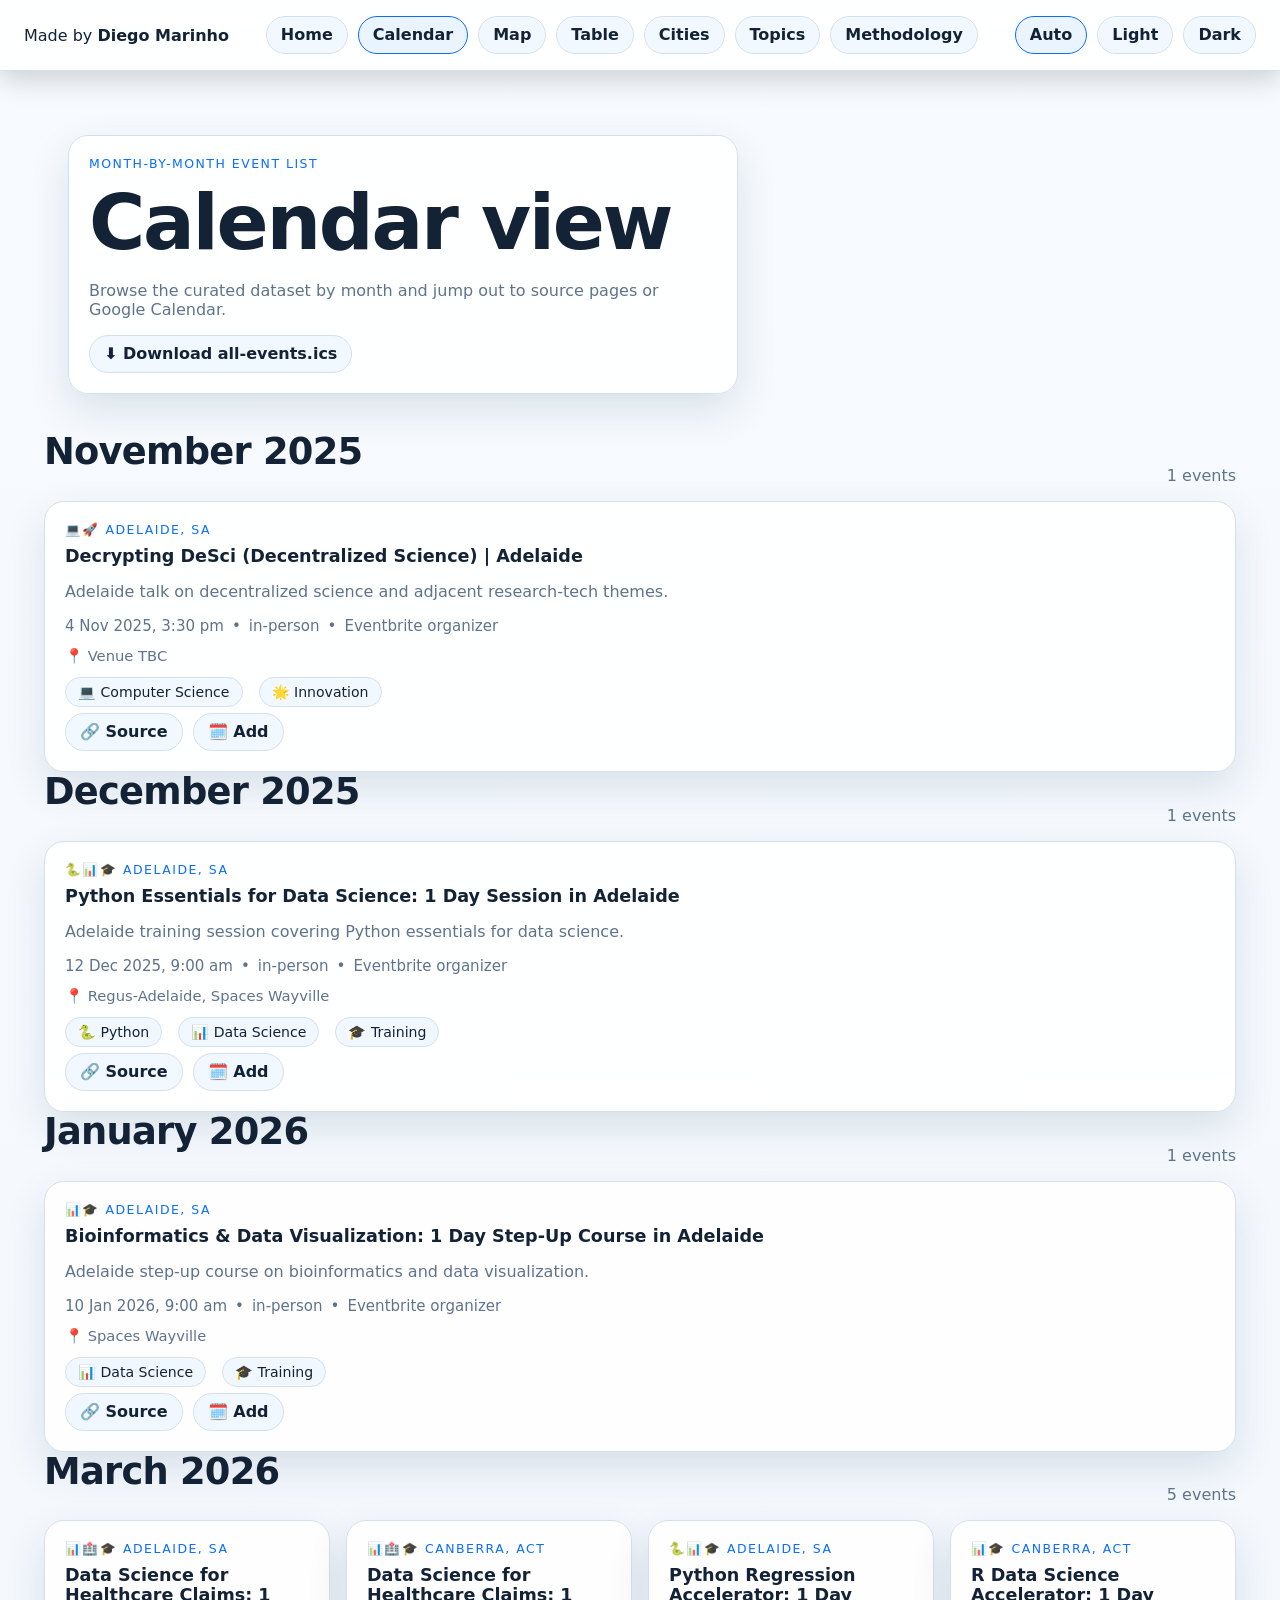
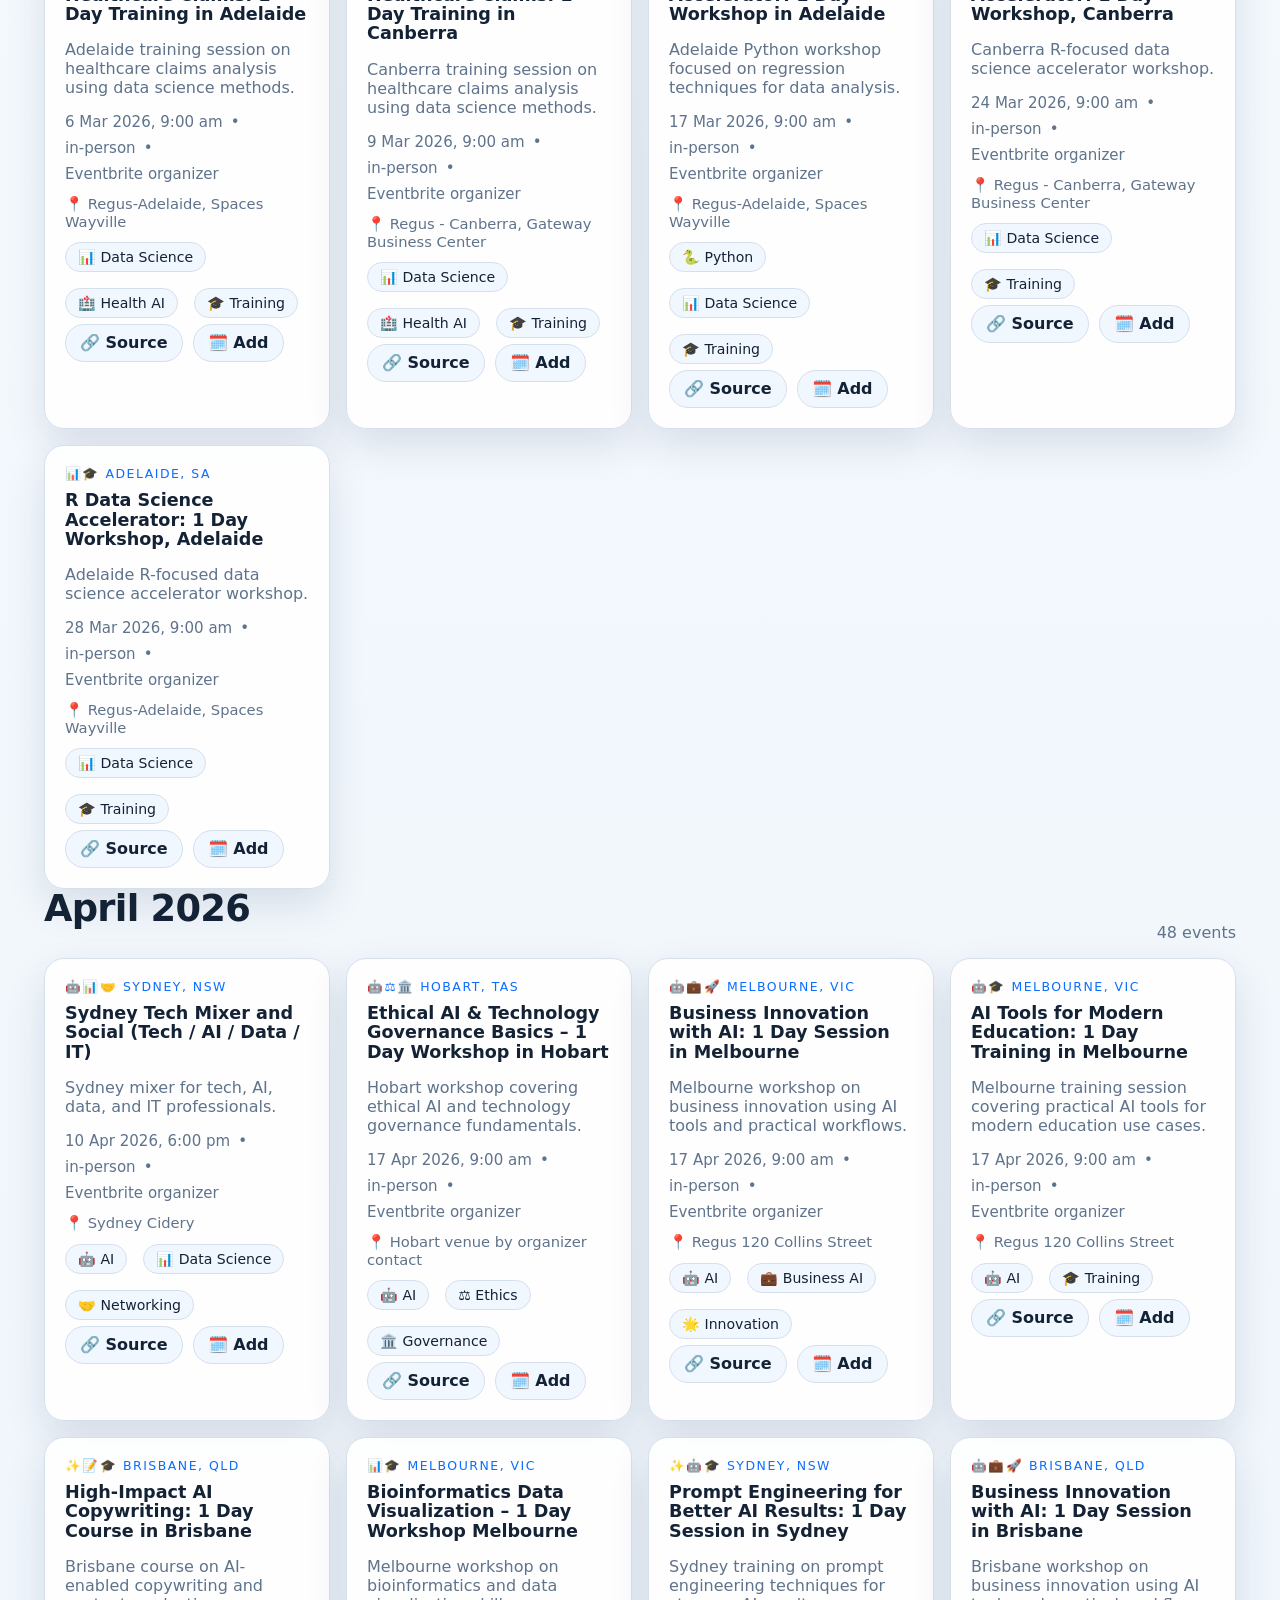
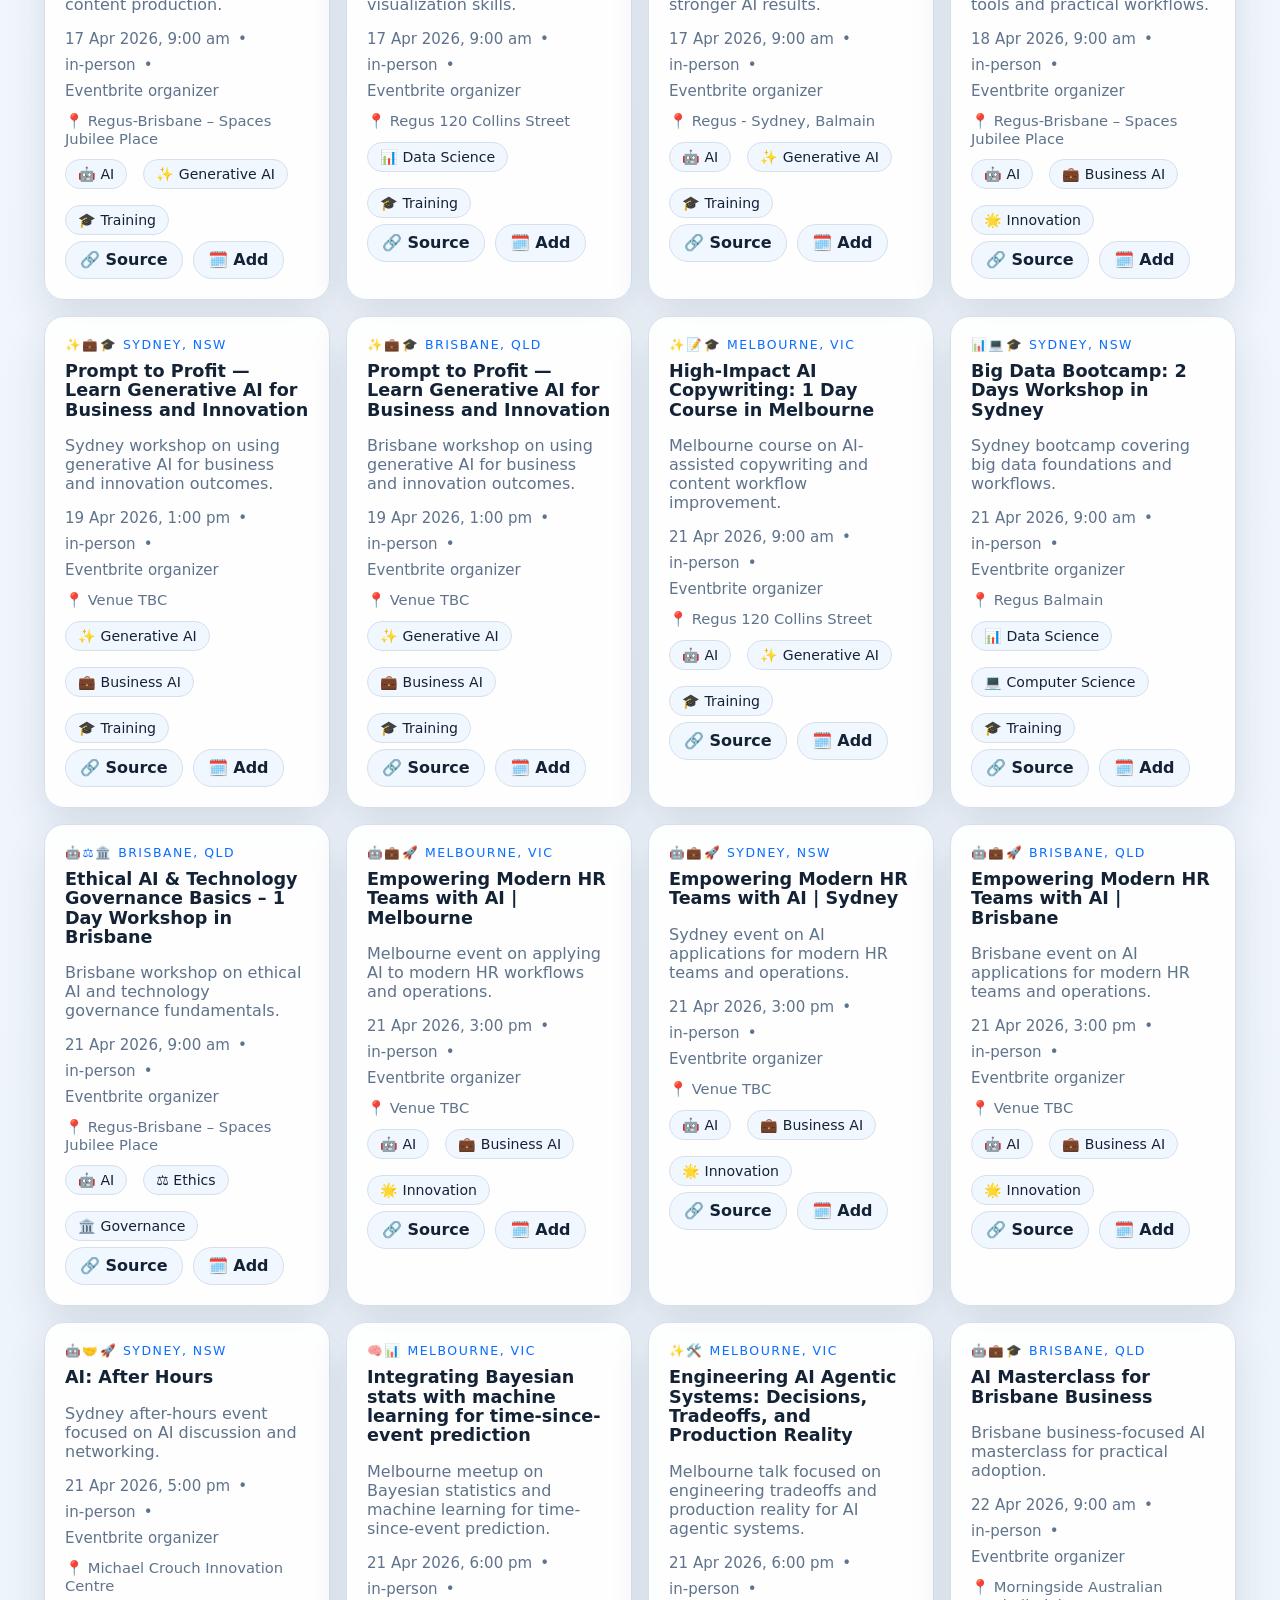
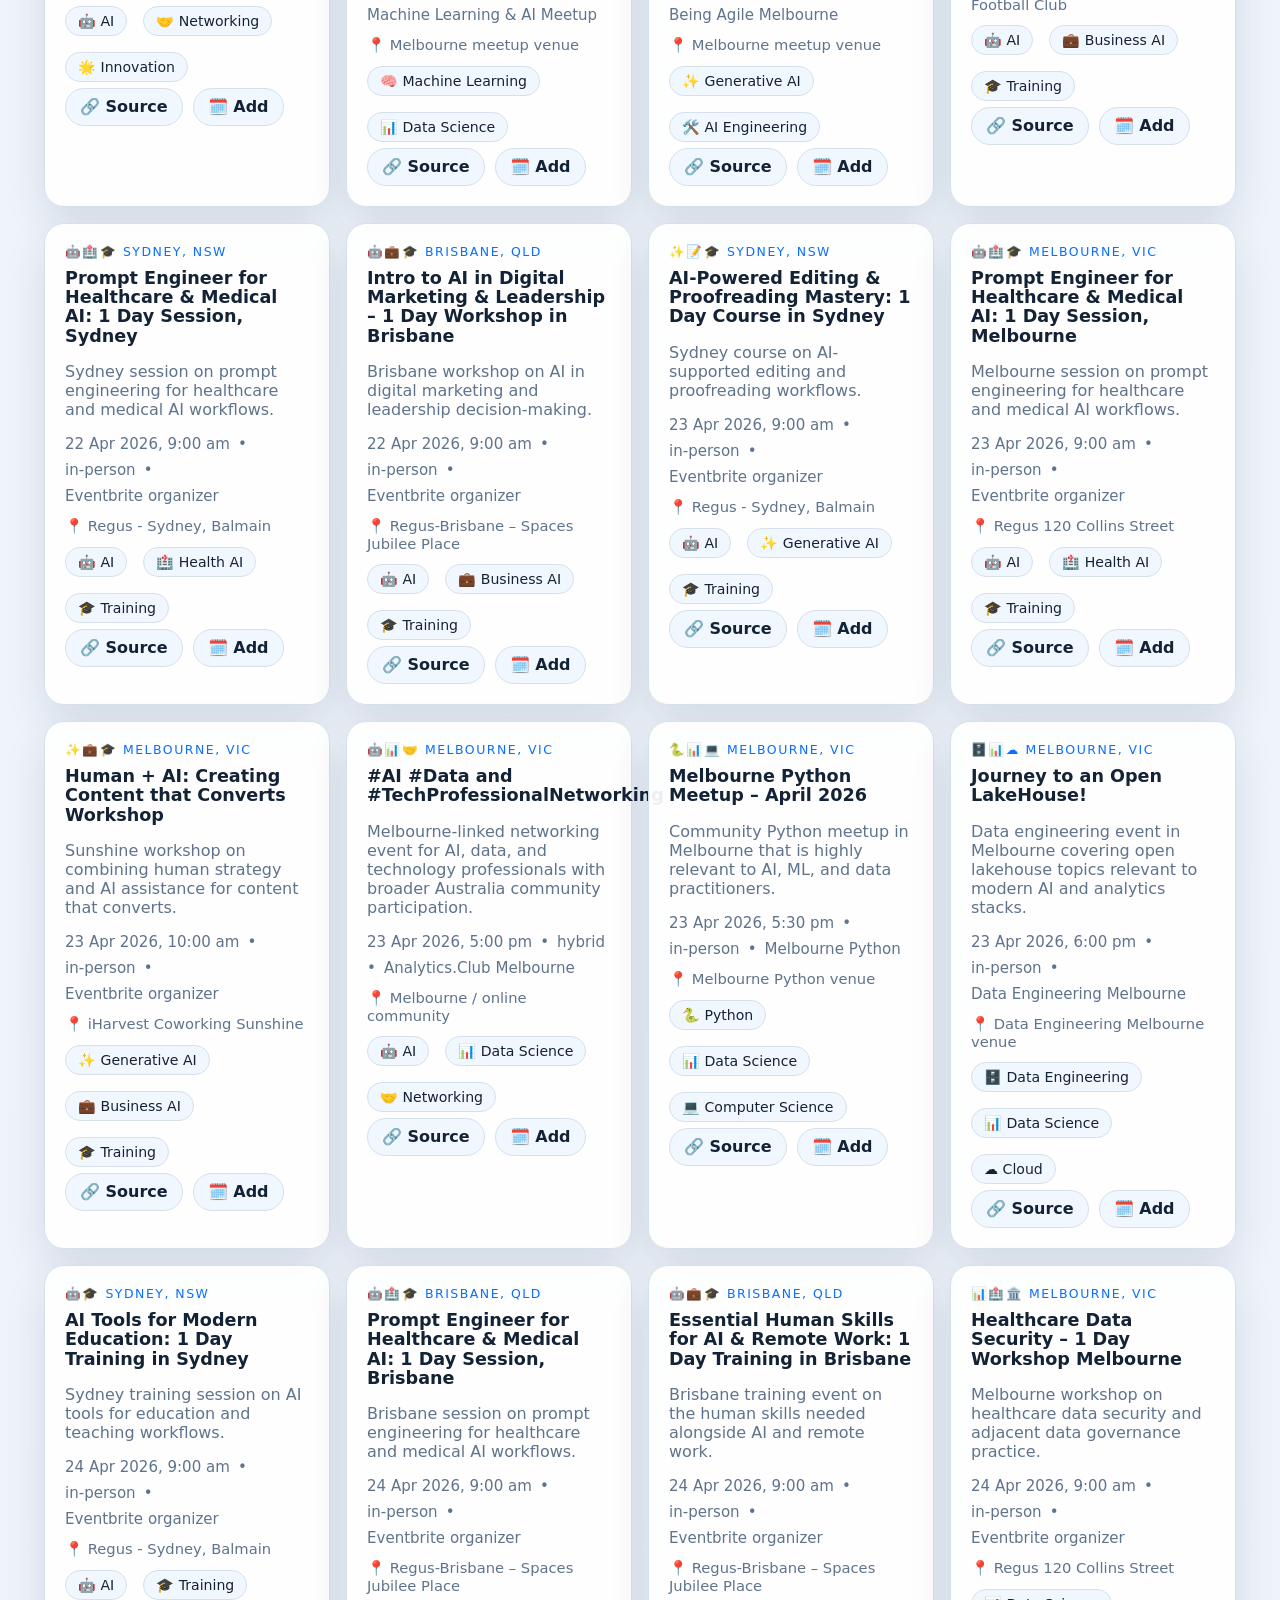
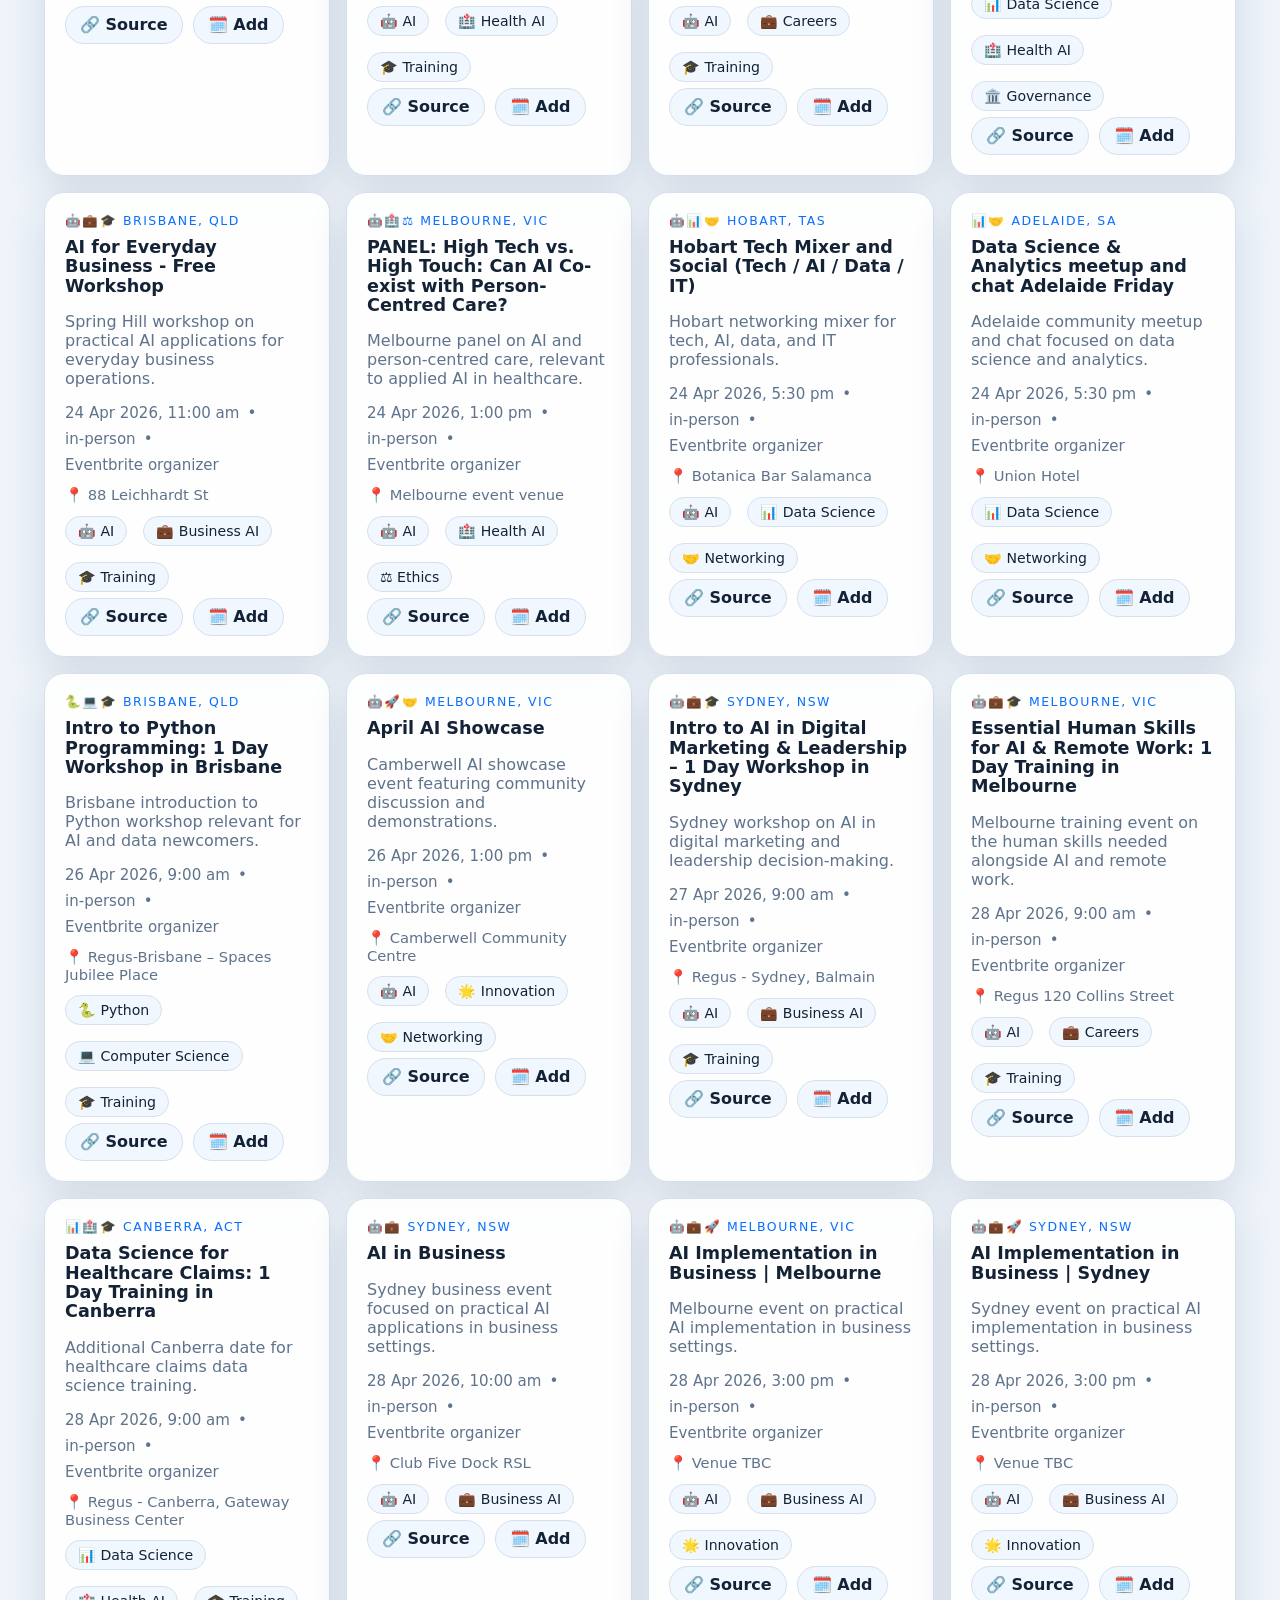
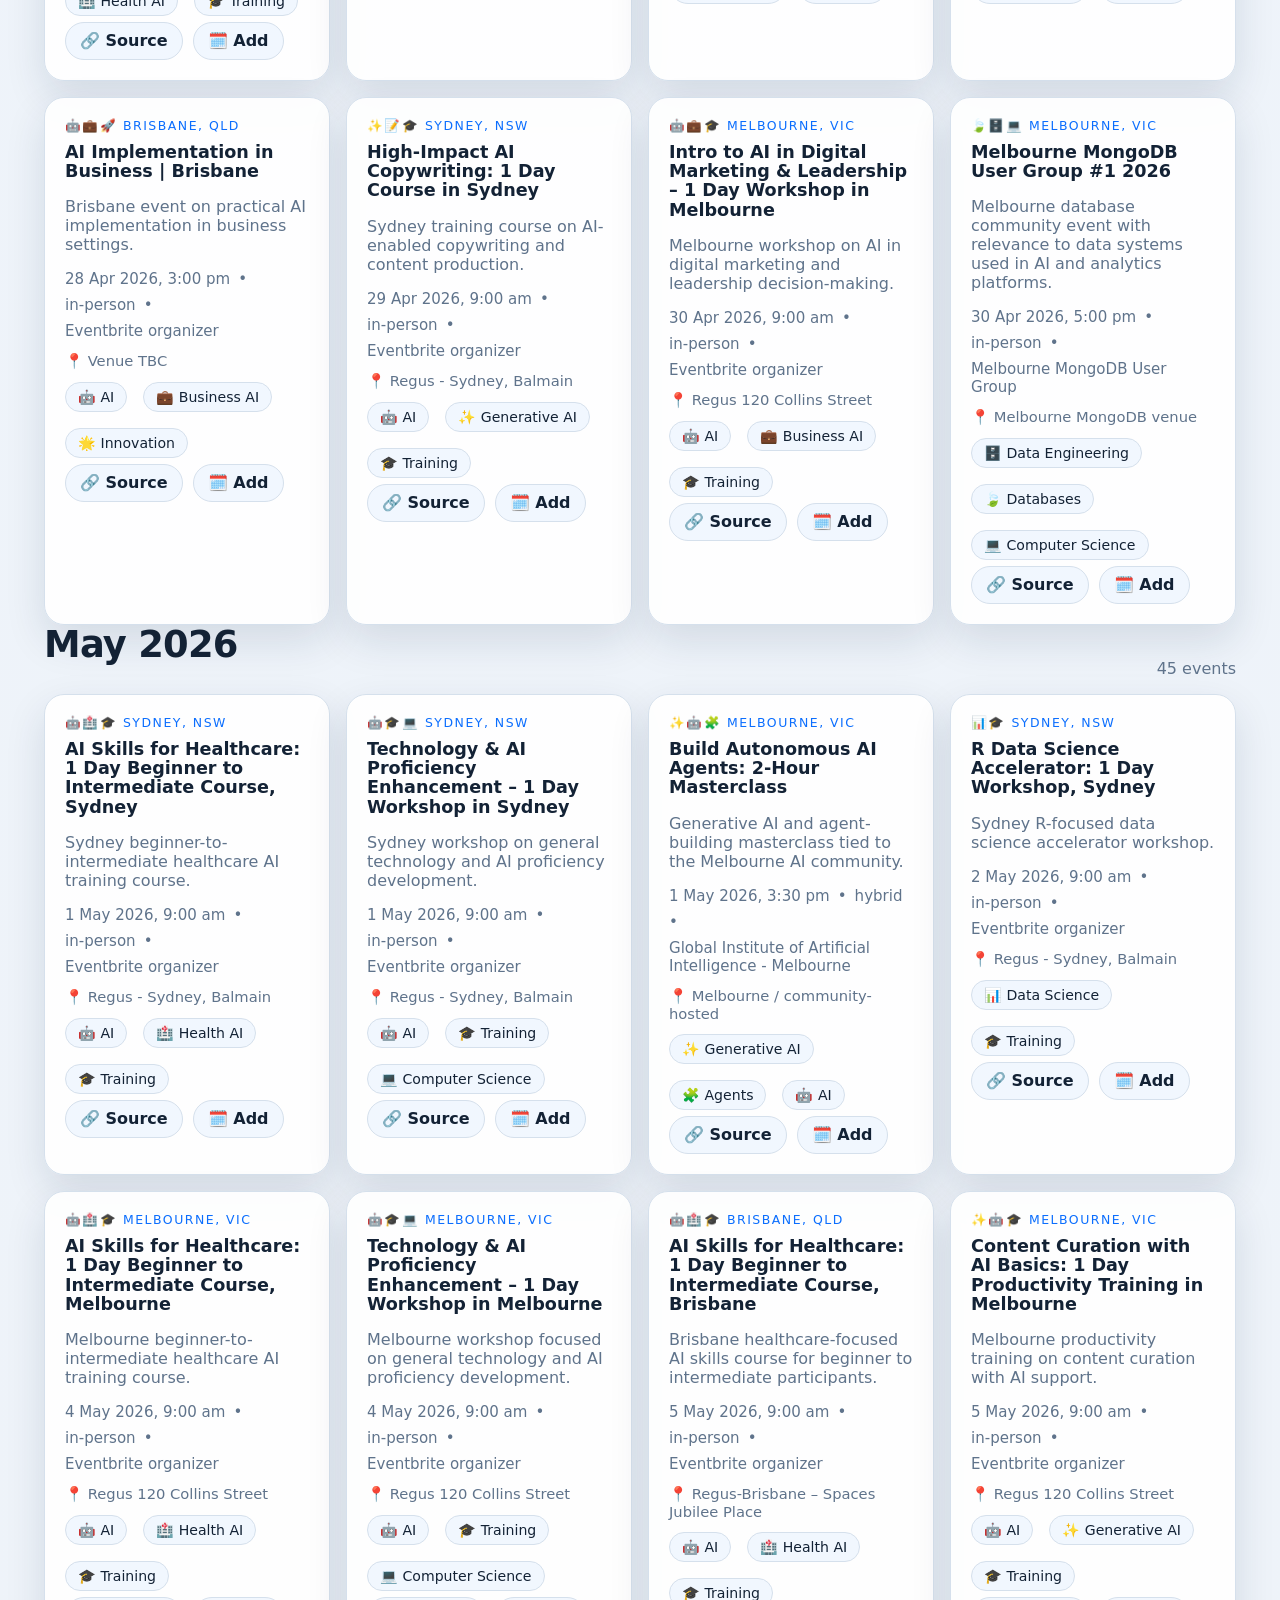
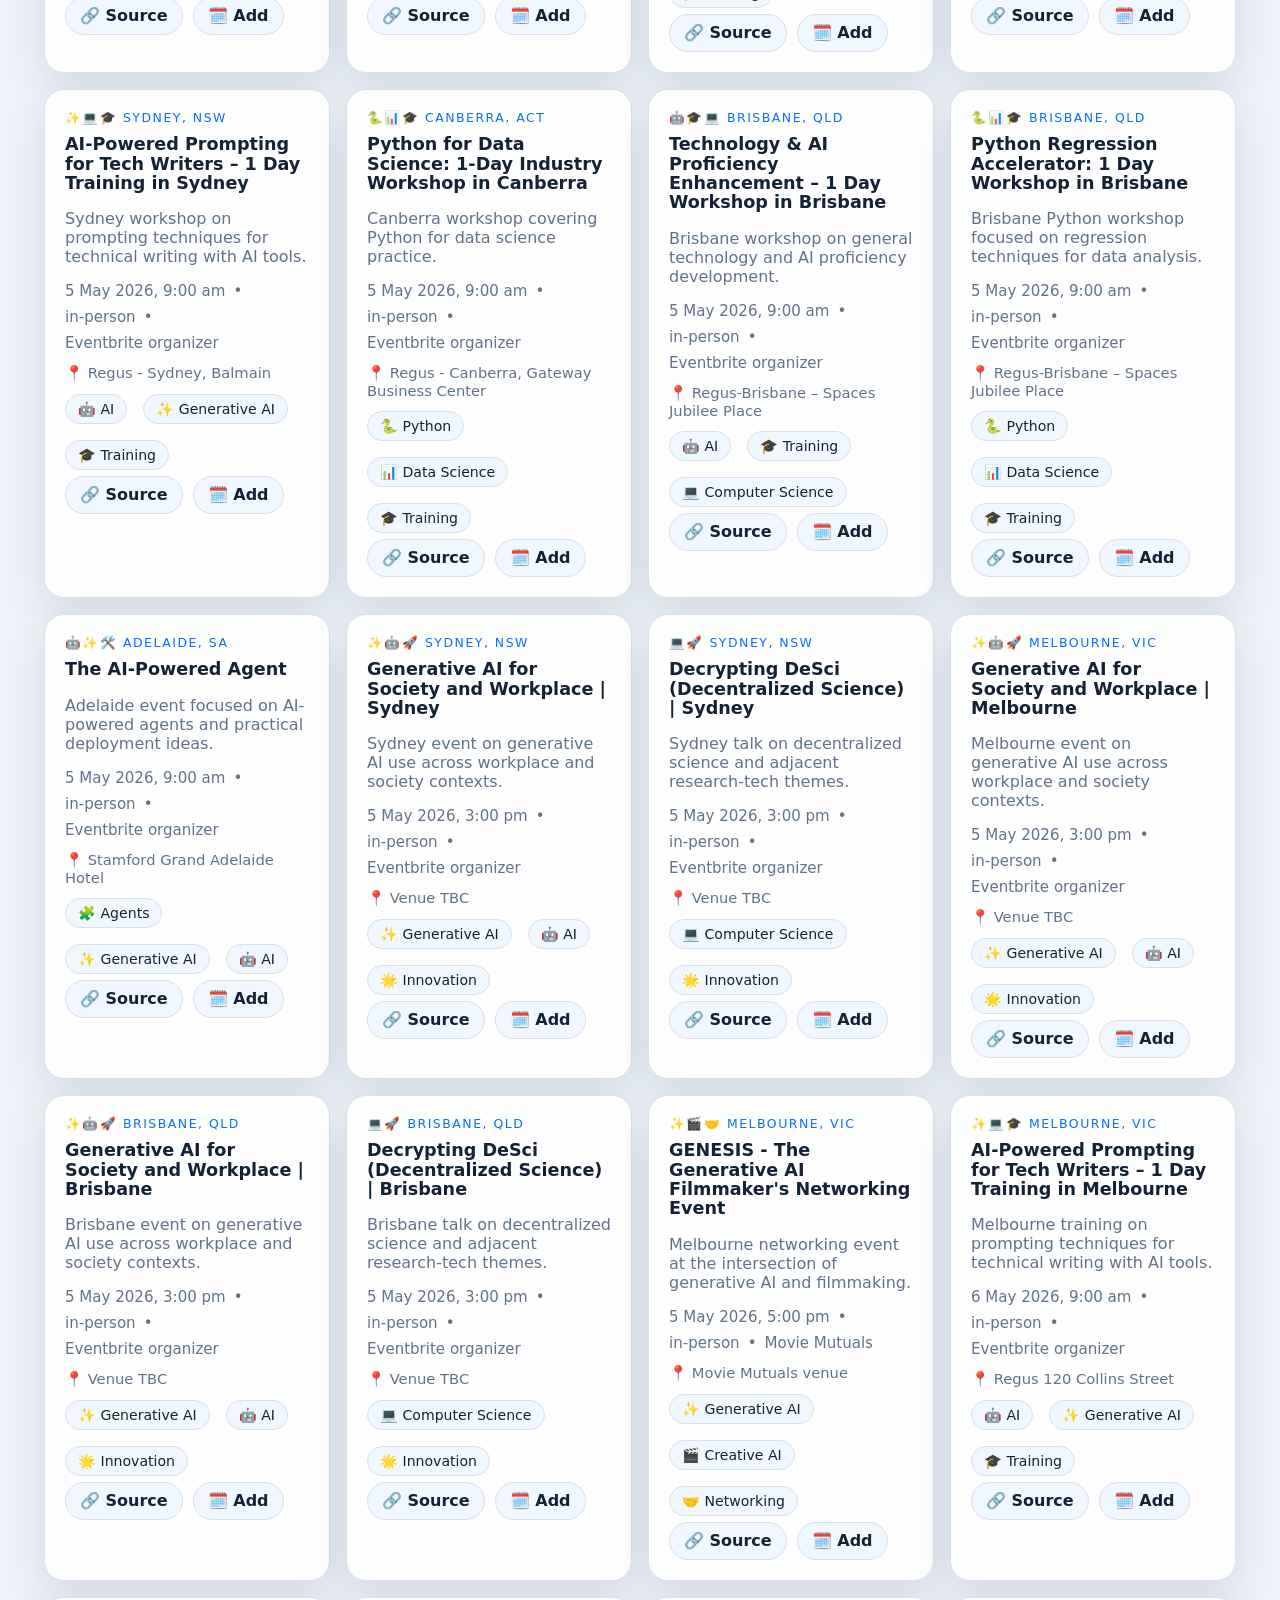
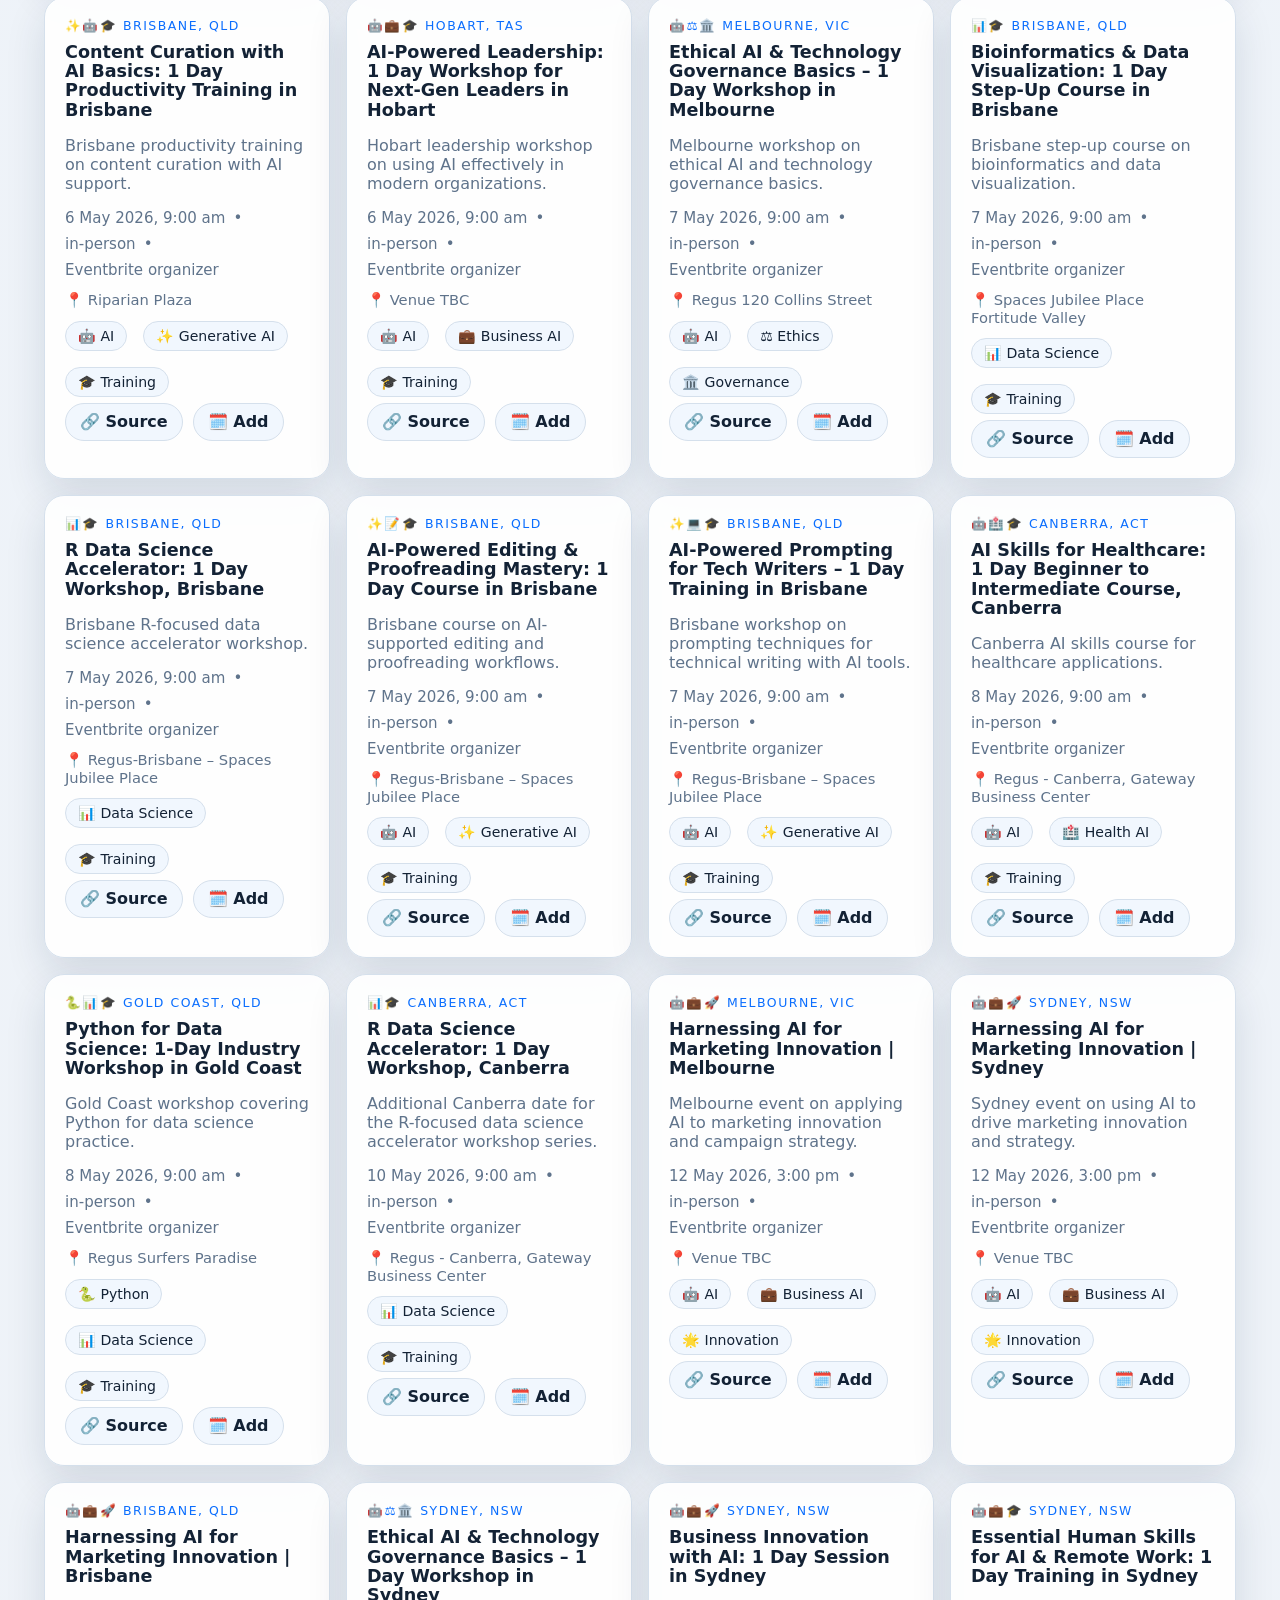
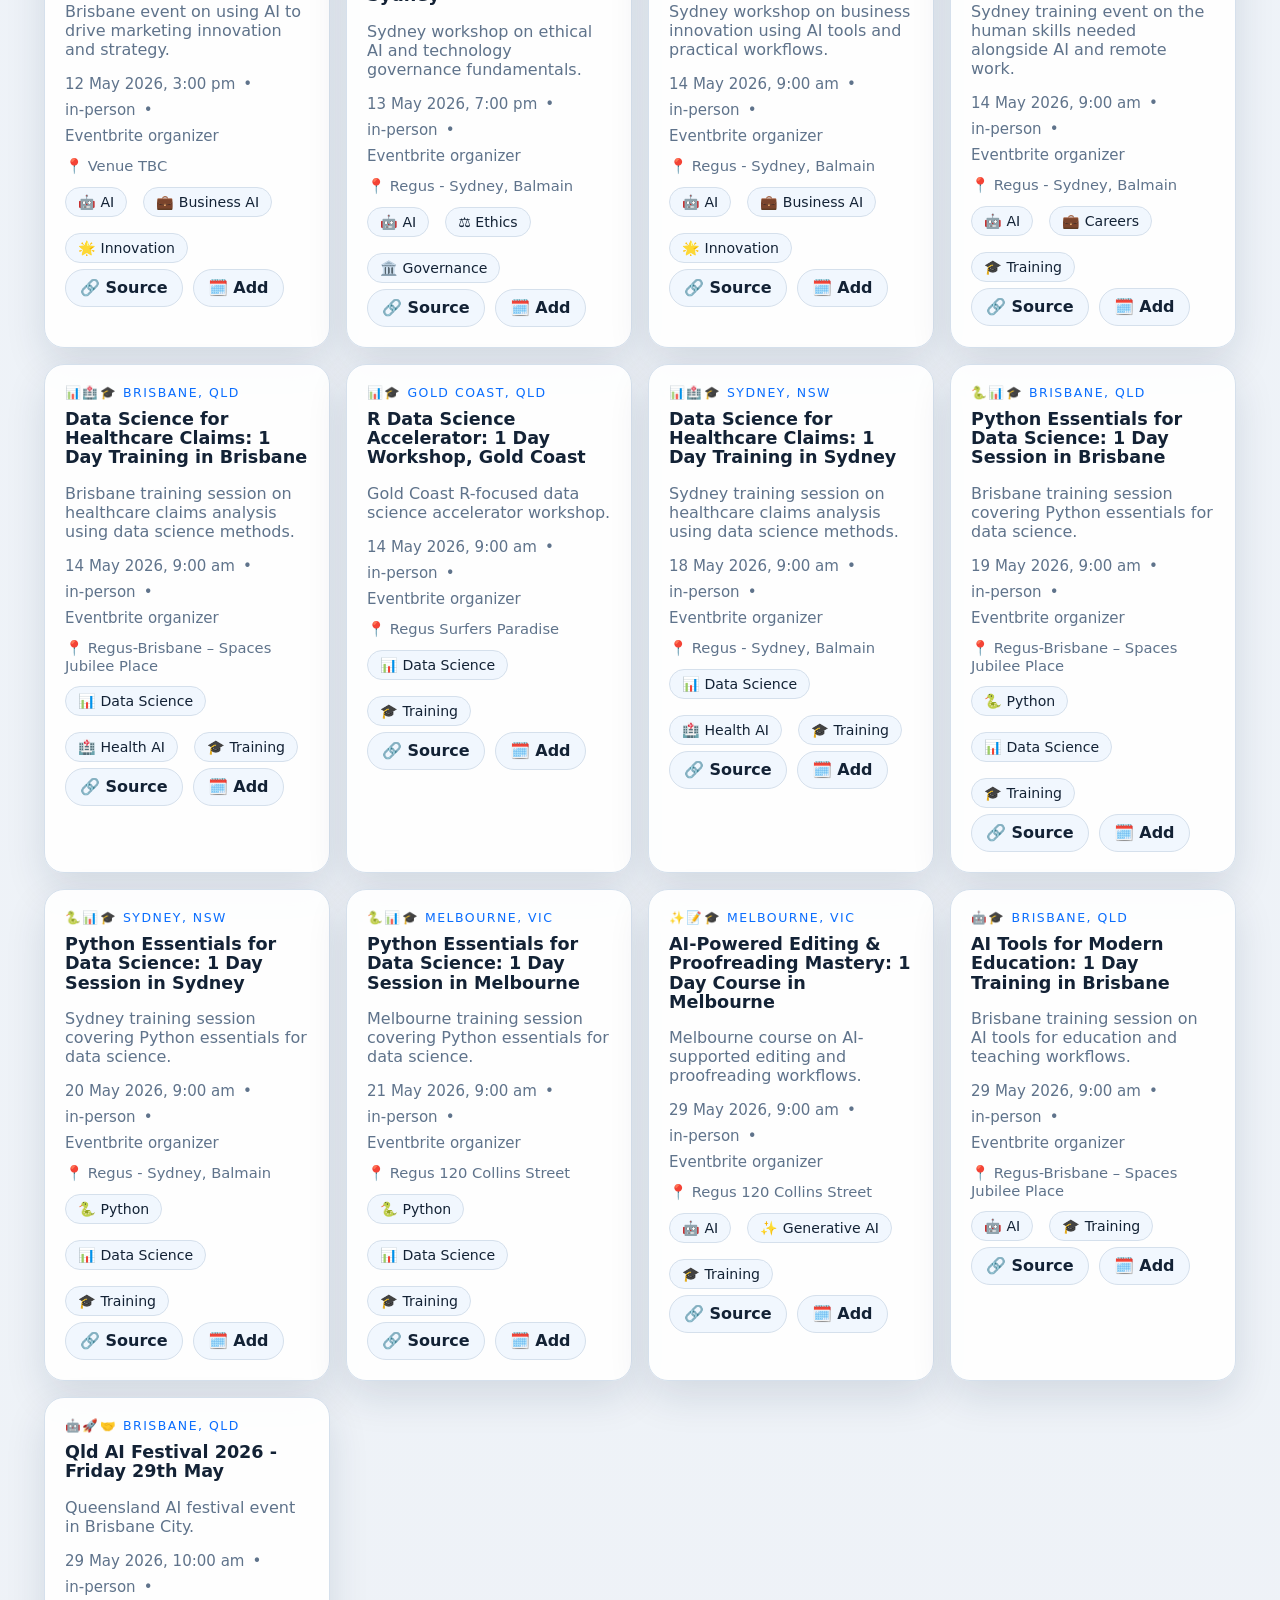
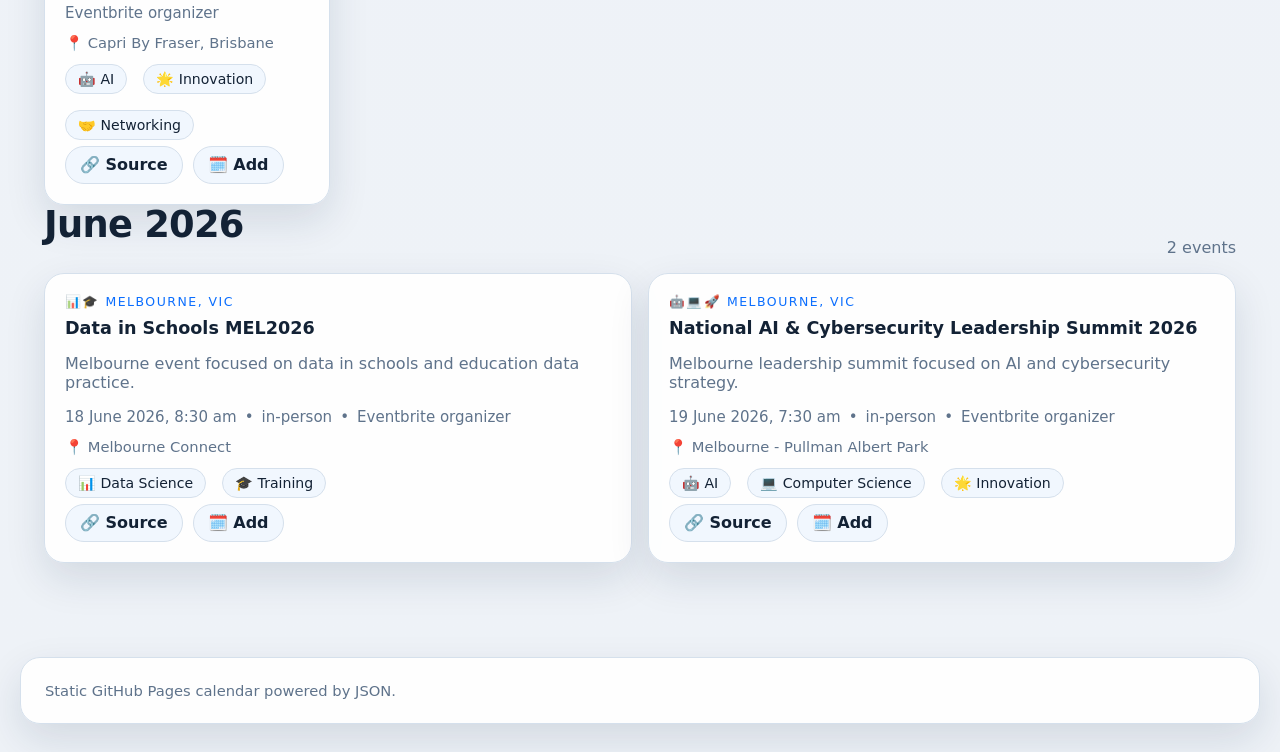
==== commit 159559f7: "Add mobile nav and loading polish" ====
--- a/docs/calendar.html
+++ b/docs/calendar.html
@@ -2,8 +2,8 @@
 <html lang="en">
   <head><meta charset="utf-8"><meta name="viewport" content="width=device-width, initial-scale=1"><title>AI Events Australia — Calendar</title><link rel="stylesheet" href="./assets/style.css"></head>
   <body data-page="calendar">
-    <div class="topbar-shell"><div class="topbar"><a class="author-link" href="https://dmoliveira.github.io/my-cv-public/cv/human/" target="_blank" rel="noreferrer">Made by <strong>Diego Marinho</strong></a><nav class="topbar-nav"><a href="./index.html">Home</a><a href="./calendar.html">Calendar</a><a href="./map.html">Map</a><a href="./table.html">Table</a><a href="./cities.html">Cities</a><a href="./topics.html">Topics</a><a href="./methodology.html">Methodology</a></nav><div class="theme-toggle" role="group" aria-label="Theme selector"><button data-theme-option="auto" class="theme-button">Auto</button><button data-theme-option="light" class="theme-button">Light</button><button data-theme-option="dark" class="theme-button">Dark</button></div></div></div>
-    <main class="shell"><section class="hero"><div class="hero-card hero-copy"><div class="eyebrow">Month-by-month event list</div><h1>Calendar view</h1><p class="muted">Browse the curated dataset by month and jump out to source pages or Google Calendar.</p><div class="actions"><a class="button" href="./data/all-events.ics">⬇️ Download all-events.ics</a></div></div></section><section id="calendar-groups"></section></main>
+    <div class="topbar-shell"><div class="topbar"><a class="author-link" href="https://dmoliveira.github.io/my-cv-public/cv/human/" target="_blank" rel="noreferrer">Made by <strong>Diego Marinho</strong></a><button class="nav-toggle" type="button" aria-expanded="false" aria-controls="topbar-nav">☰ Menu</button><nav class="topbar-nav" id="topbar-nav"><a href="./index.html">Home</a><a href="./calendar.html">Calendar</a><a href="./map.html">Map</a><a href="./table.html">Table</a><a href="./cities.html">Cities</a><a href="./topics.html">Topics</a><a href="./methodology.html">Methodology</a></nav><div class="theme-toggle" role="group" aria-label="Theme selector"><button data-theme-option="auto" class="theme-button">Auto</button><button data-theme-option="light" class="theme-button">Light</button><button data-theme-option="dark" class="theme-button">Dark</button></div></div></div>
+    <main class="shell"><section class="hero"><div class="hero-card hero-copy"><div class="eyebrow">Month-by-month event list</div><h1>Calendar view</h1><p class="muted">Browse the curated dataset by month and jump out to source pages or Google Calendar.</p><div class="actions"><a class="button" href="./data/all-events.ics">⬇️ Download all-events.ics</a></div></div></section><section id="calendar-groups" class="loading-grid"></section></main>
     <footer class="shell footer"><div class="muted small">Static GitHub Pages calendar powered by JSON.</div></footer>
     <script src="./assets/app.js"></script>
   </body>
--- a/docs/assets/style.css
+++ b/docs/assets/style.css
@@ -96,6 +96,18 @@
 
 .theme-button.is-active { background: var(--chip-strong); border-color: var(--accent); }
 .topbar-nav a:hover, .theme-button:hover, .button:hover, .top-link:hover { background: var(--chip-strong); }
+.topbar-nav a.is-active { background: var(--chip-strong); border-color: var(--accent); }
+.nav-toggle {
+  display: none;
+  text-decoration: none;
+  border: 1px solid var(--line);
+  padding: 10px 14px;
+  border-radius: 999px;
+  background: var(--chip);
+  color: var(--text);
+  cursor: pointer;
+  font-weight: 700;
+}
 
 .hero {
   display: grid;
@@ -131,6 +143,39 @@
   font-size: .88rem;
 }
 
+.quick-links {
+  display: flex;
+  flex-wrap: wrap;
+  gap: 10px;
+  margin-top: 18px;
+}
+
+.loading-block,
+.loading-card,
+.loading-grid {
+  position: relative;
+}
+
+.loading-block::before,
+.loading-card::before,
+.loading-grid::before {
+  content: "";
+  display: block;
+  min-height: 84px;
+  border-radius: 16px;
+  background: linear-gradient(90deg, rgba(255,255,255,.04), rgba(255,255,255,.10), rgba(255,255,255,.04));
+  background-size: 200% 100%;
+  animation: shimmer 1.4s infinite linear;
+}
+
+.loading-card::before { min-height: 220px; }
+.loading-grid::before { min-height: 180px; }
+
+@keyframes shimmer {
+  0% { background-position: 200% 0; }
+  100% { background-position: -200% 0; }
+}
+
 .tag, .pill { display: inline-block; margin: 0 6px 6px 0; }
 .stats, .grid, .city-highlight, .list, .controls { display: grid; gap: 16px; }
 .stats { grid-template-columns: repeat(auto-fit, minmax(140px, 1fr)); margin-top: 20px; }
@@ -151,10 +196,31 @@
 .meta { display: flex; flex-wrap: wrap; gap: 8px; margin: 12px 0; color: var(--muted); font-size: .94rem; }
 .small { font-size: .92rem; }
 .footer { margin: 42px auto 28px; color: var(--muted); }
+.toast {
+  position: fixed;
+  right: 18px;
+  bottom: 18px;
+  z-index: 100;
+  padding: 12px 14px;
+  border-radius: 14px;
+  border: 1px solid var(--line);
+  background: color-mix(in srgb, var(--panel-solid) 94%, transparent);
+  box-shadow: var(--shadow);
+  color: var(--text);
+  opacity: 0;
+  transform: translateY(10px);
+  pointer-events: none;
+  transition: opacity .18s ease, transform .18s ease;
+}
+.toast.is-visible { opacity: 1; transform: translateY(0); }
 
 .controls {
-  grid-template-columns: minmax(260px, 1.4fr) repeat(2, minmax(150px, 1fr));
+  grid-template-columns: minmax(240px, 1.4fr) repeat(3, minmax(140px, 1fr)) auto;
   align-items: end;
+}
+
+.controls-map {
+  grid-template-columns: repeat(3, minmax(160px, 1fr)) auto;
 }
 
 input[type="search"], select {
@@ -171,6 +237,56 @@
 th, td { padding: 12px; border-bottom: 1px solid var(--line); vertical-align: top; }
 th { text-align: left; background: var(--panel-solid); }
 
+.preset-bar {
+  display: flex;
+  flex-wrap: wrap;
+  gap: 10px;
+  margin: 14px 0 6px;
+}
+
+.preset-button.is-active, .map-preset-button.is-active {
+  background: var(--chip-strong);
+  border-color: var(--accent);
+}
+
+.map-legend {
+  display: flex;
+  align-items: center;
+  gap: 10px;
+  margin: 12px 0 6px;
+}
+
+.legend-dot {
+  width: 32px;
+  height: 32px;
+  display: inline-flex;
+  align-items: center;
+  justify-content: center;
+  border-radius: 999px;
+  background: linear-gradient(135deg, var(--accent), var(--accent2));
+  border: 2px solid rgba(255,255,255,.7);
+}
+
+.sticky-controls {
+  position: sticky;
+  top: calc(var(--topbar-offset) + 10px);
+  z-index: 8;
+  padding: 14px;
+  border: 1px solid var(--line);
+  border-radius: 16px;
+  background: color-mix(in srgb, var(--panel-solid) 92%, transparent);
+  backdrop-filter: blur(12px);
+}
+
+.table-wrap td .pill { margin-top: 4px; }
+
+.map-layout {
+  display: grid;
+  grid-template-columns: minmax(0, 2fr) minmax(280px, 0.9fr);
+  gap: 18px;
+  align-items: start;
+}
+
 .map-shell {
   overflow: hidden;
   border: 1px solid var(--line);
@@ -182,14 +298,81 @@
 #events-map { width: 100%; height: 560px; }
 .leaflet-container { background: linear-gradient(180deg, rgba(128,180,255,0.08), rgba(128,180,255,0.02)); }
 .map-popup { min-width: 180px; }
+.map-preview-panel { margin: 0; }
+.map-preview-item { padding: 10px 0; border-bottom: 1px solid var(--line); }
+.map-preview-item:last-child { border-bottom: 0; }
+
+.event-map-marker {
+  width: 28px;
+  height: 28px;
+  display: flex;
+  align-items: center;
+  justify-content: center;
+  border-radius: 999px;
+  background: linear-gradient(135deg, var(--accent), var(--accent2));
+  border: 2px solid rgba(255,255,255,.7);
+  box-shadow: 0 6px 20px rgba(0,0,0,.25);
+  font-size: 14px;
+}
+
+.marker-cluster-small, .marker-cluster-medium, .marker-cluster-large {
+  background: rgba(123, 77, 255, 0.18);
+}
+
+.marker-cluster-small div, .marker-cluster-medium div, .marker-cluster-large div {
+  background: rgba(110, 231, 255, 0.88);
+  color: #07111f;
+  font-weight: 800;
+}
 
 @media (max-width: 980px) {
-  .topbar { grid-template-columns: 1fr; justify-items: start; }
+  .topbar { grid-template-columns: auto auto; justify-items: start; }
+  .author-link { grid-column: 1 / 2; }
+  .nav-toggle { display: inline-flex; justify-self: end; }
+  .topbar-nav,
+  .theme-toggle {
+    grid-column: 1 / -1;
+    width: 100%;
+  }
+  .topbar-nav {
+    display: none;
+    flex-direction: column;
+    align-items: stretch;
+  }
+  .topbar-shell.is-open .topbar-nav { display: flex; }
+  .theme-toggle { justify-content: flex-start; }
   .hero, .hero-grid { grid-template-columns: 1fr; }
   .controls { grid-template-columns: 1fr; }
+  .quick-links { flex-direction: column; }
+  .controls-map { grid-template-columns: 1fr; }
+  .map-layout { grid-template-columns: 1fr; }
+  .sticky-controls { position: static; }
 }
 
 @media (max-width: 640px) {
   .shell, main, .hero, .footer { padding-left: 16px; padding-right: 16px; }
   th, td { padding: 10px; }
-}
+  table, thead, tbody, th, td, tr { display: block; }
+  thead { display: none; }
+  tbody tr {
+    border: 1px solid var(--line);
+    border-radius: 16px;
+    background: var(--panel);
+    margin-bottom: 14px;
+    padding: 8px;
+  }
+  td {
+    border: 0;
+    padding: 8px 10px;
+  }
+  td::before {
+    content: attr(data-label);
+    display: block;
+    font-size: .78rem;
+    font-weight: 700;
+    letter-spacing: .08em;
+    text-transform: uppercase;
+    color: var(--accent);
+    margin-bottom: 6px;
+  }
+}
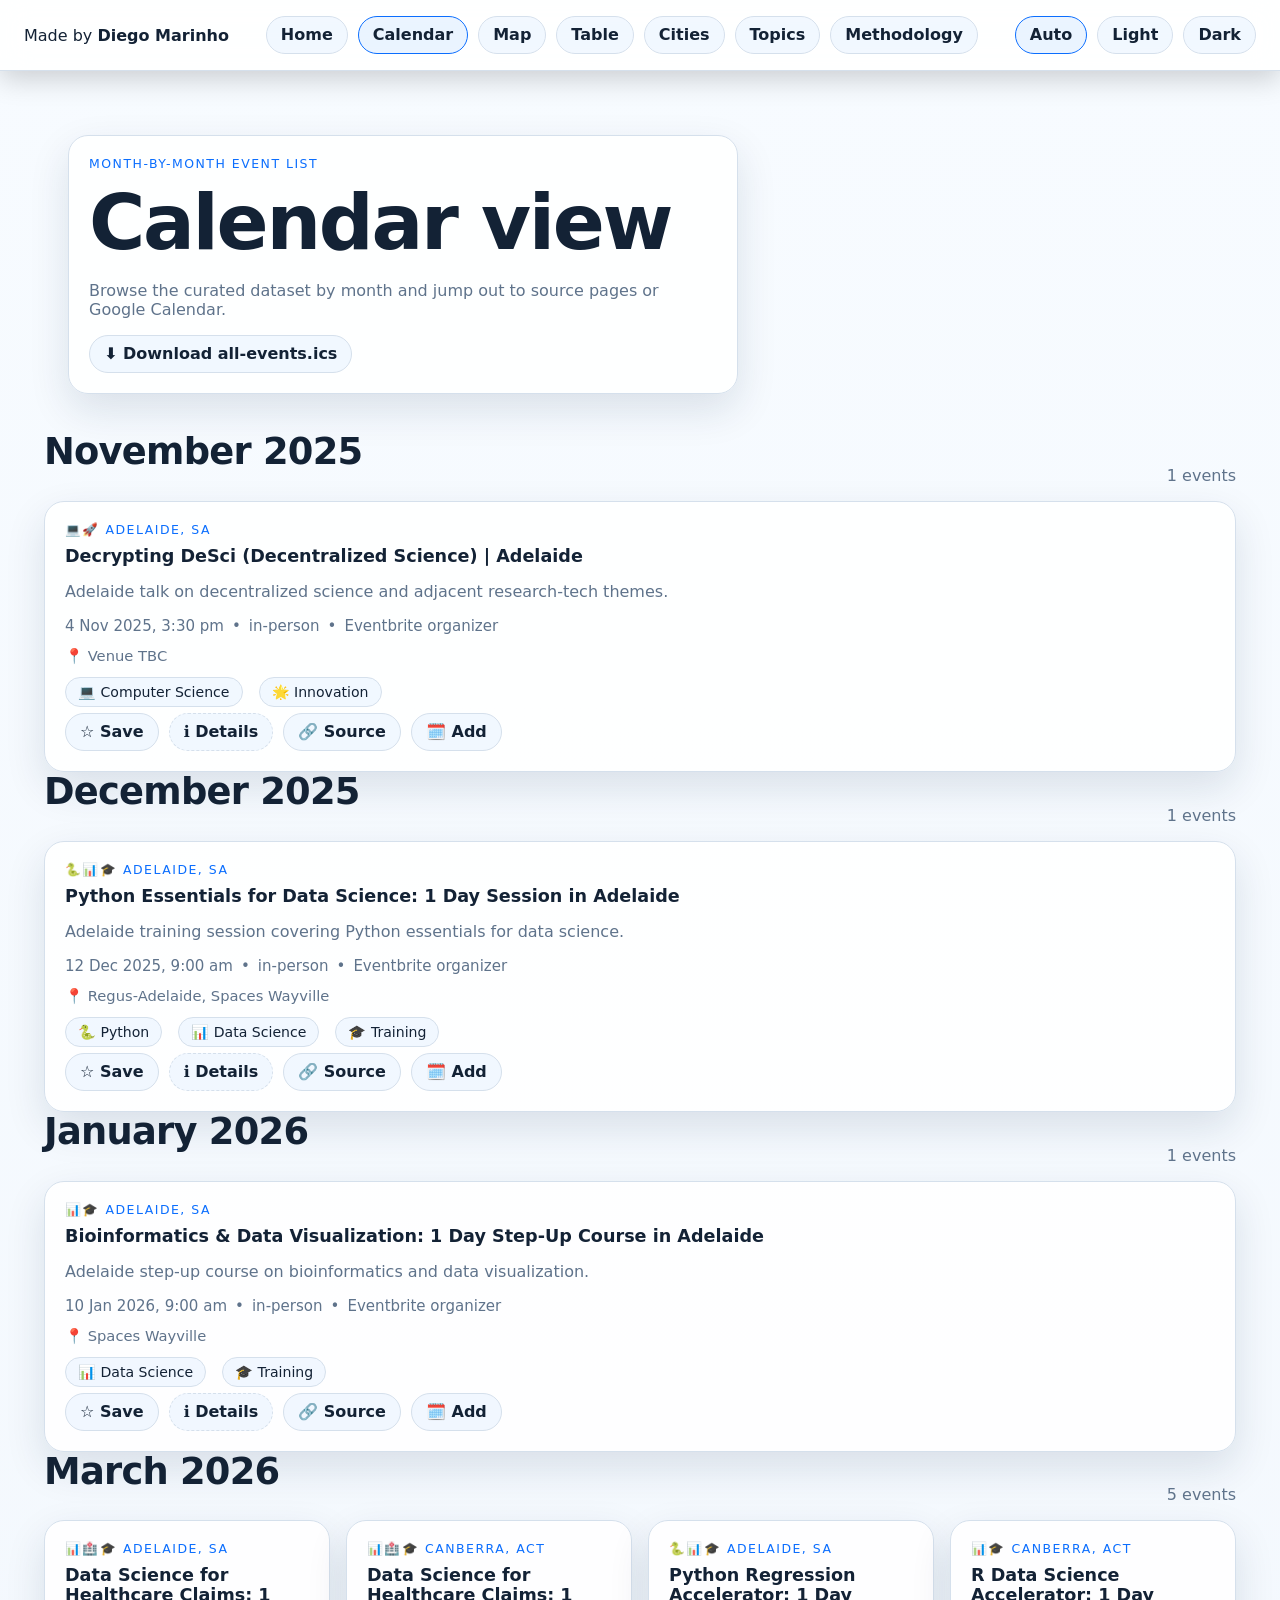
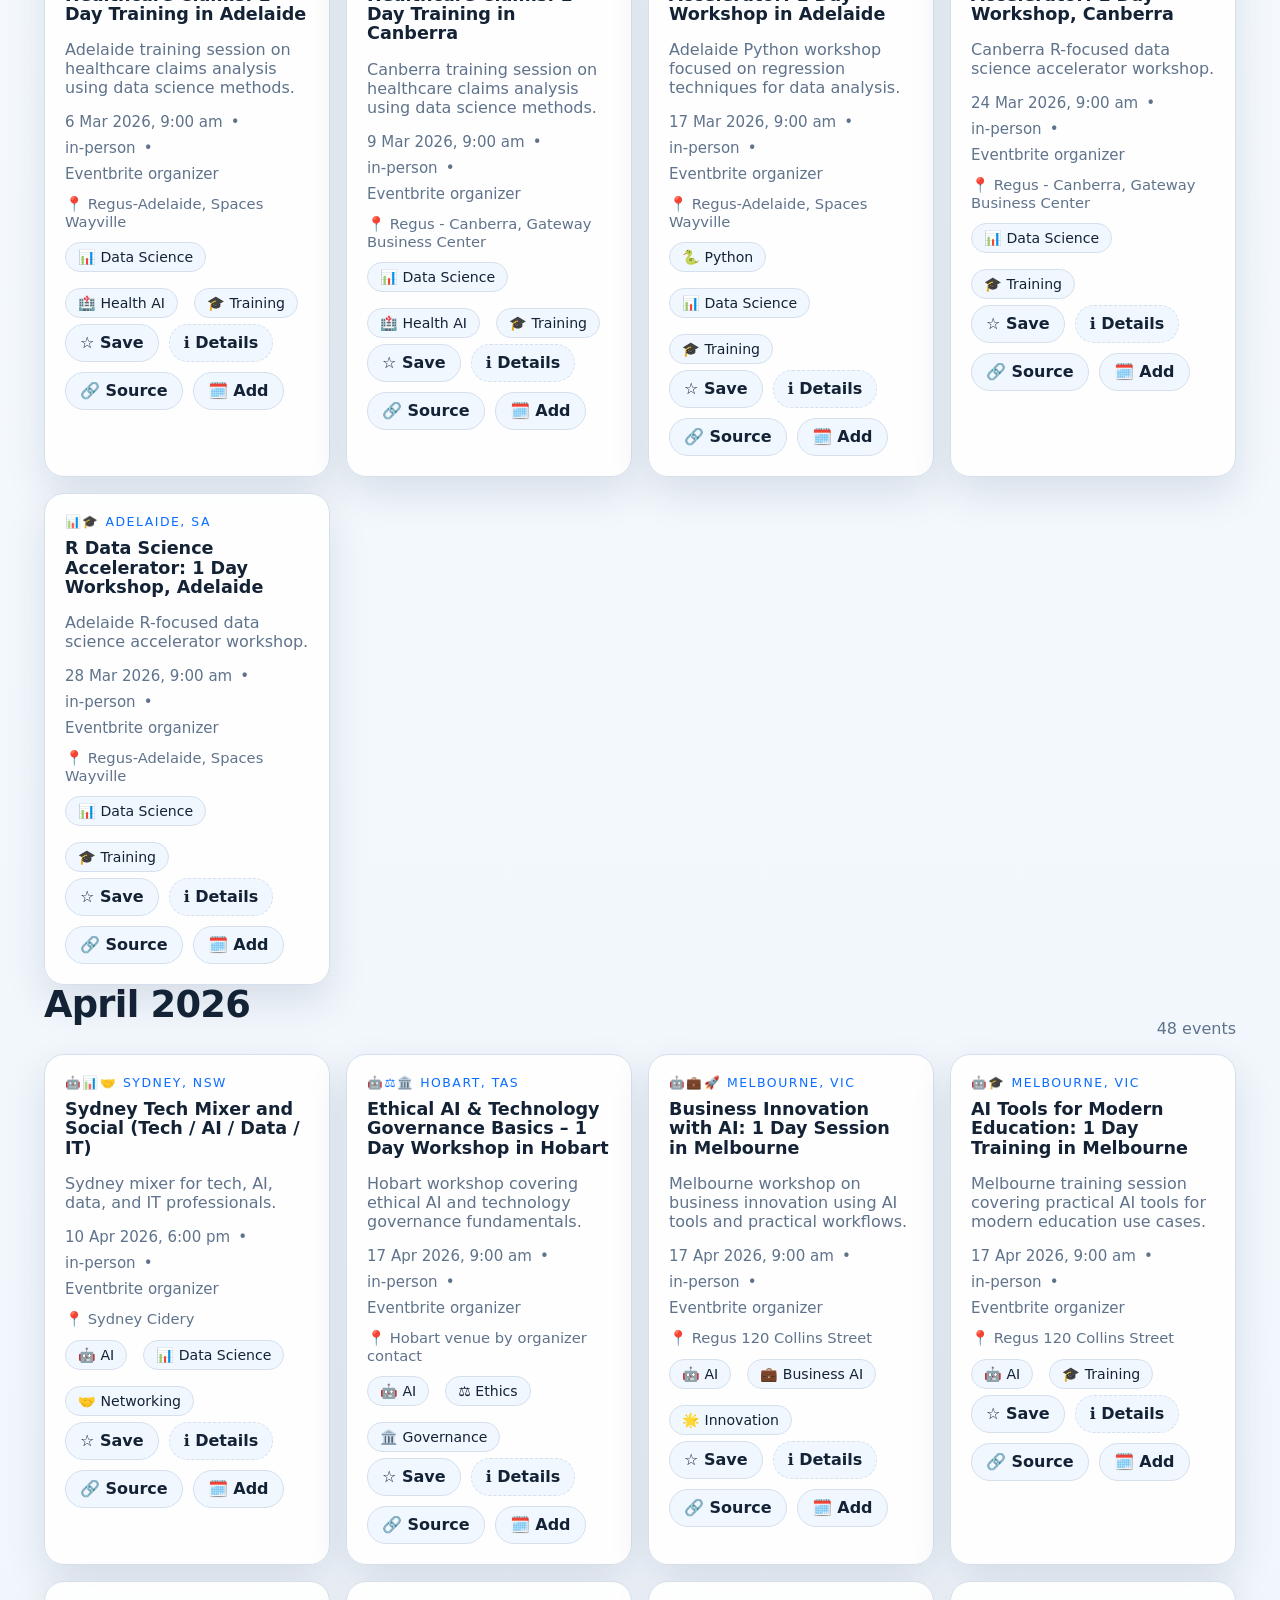
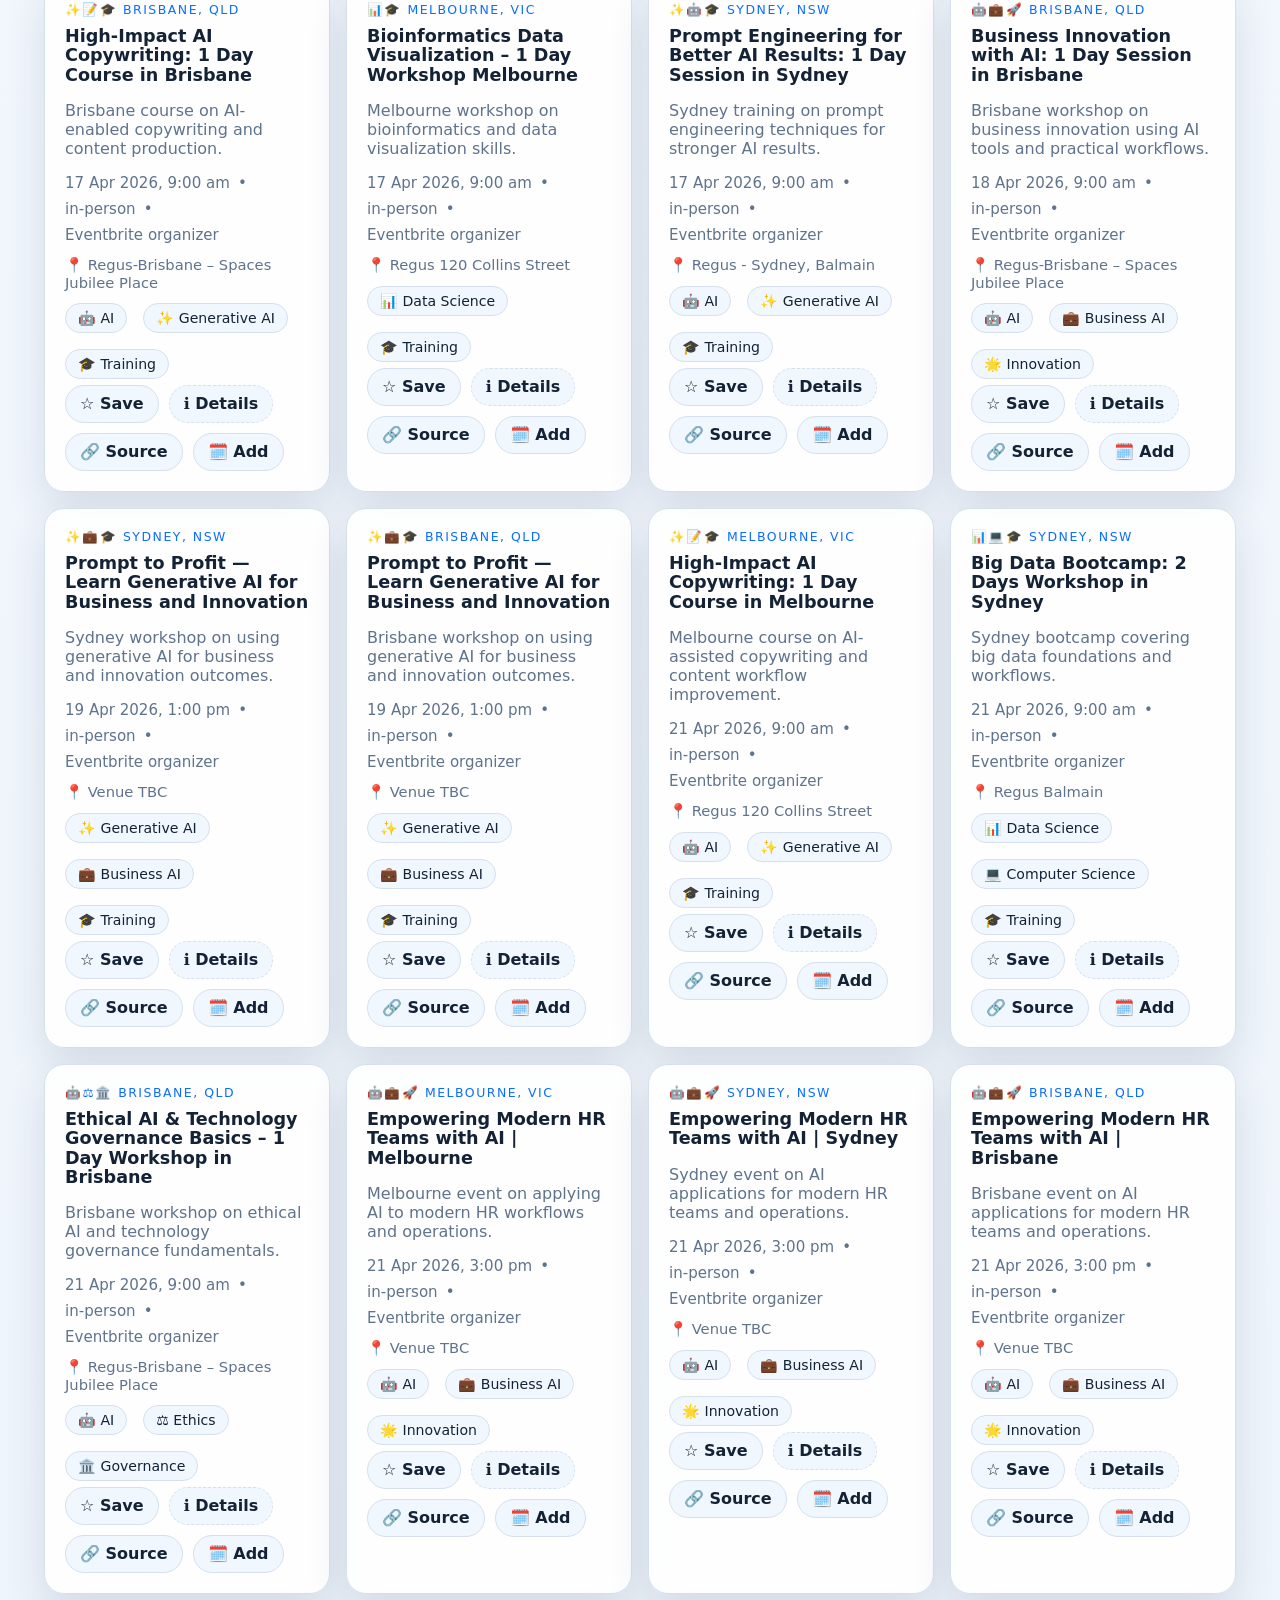
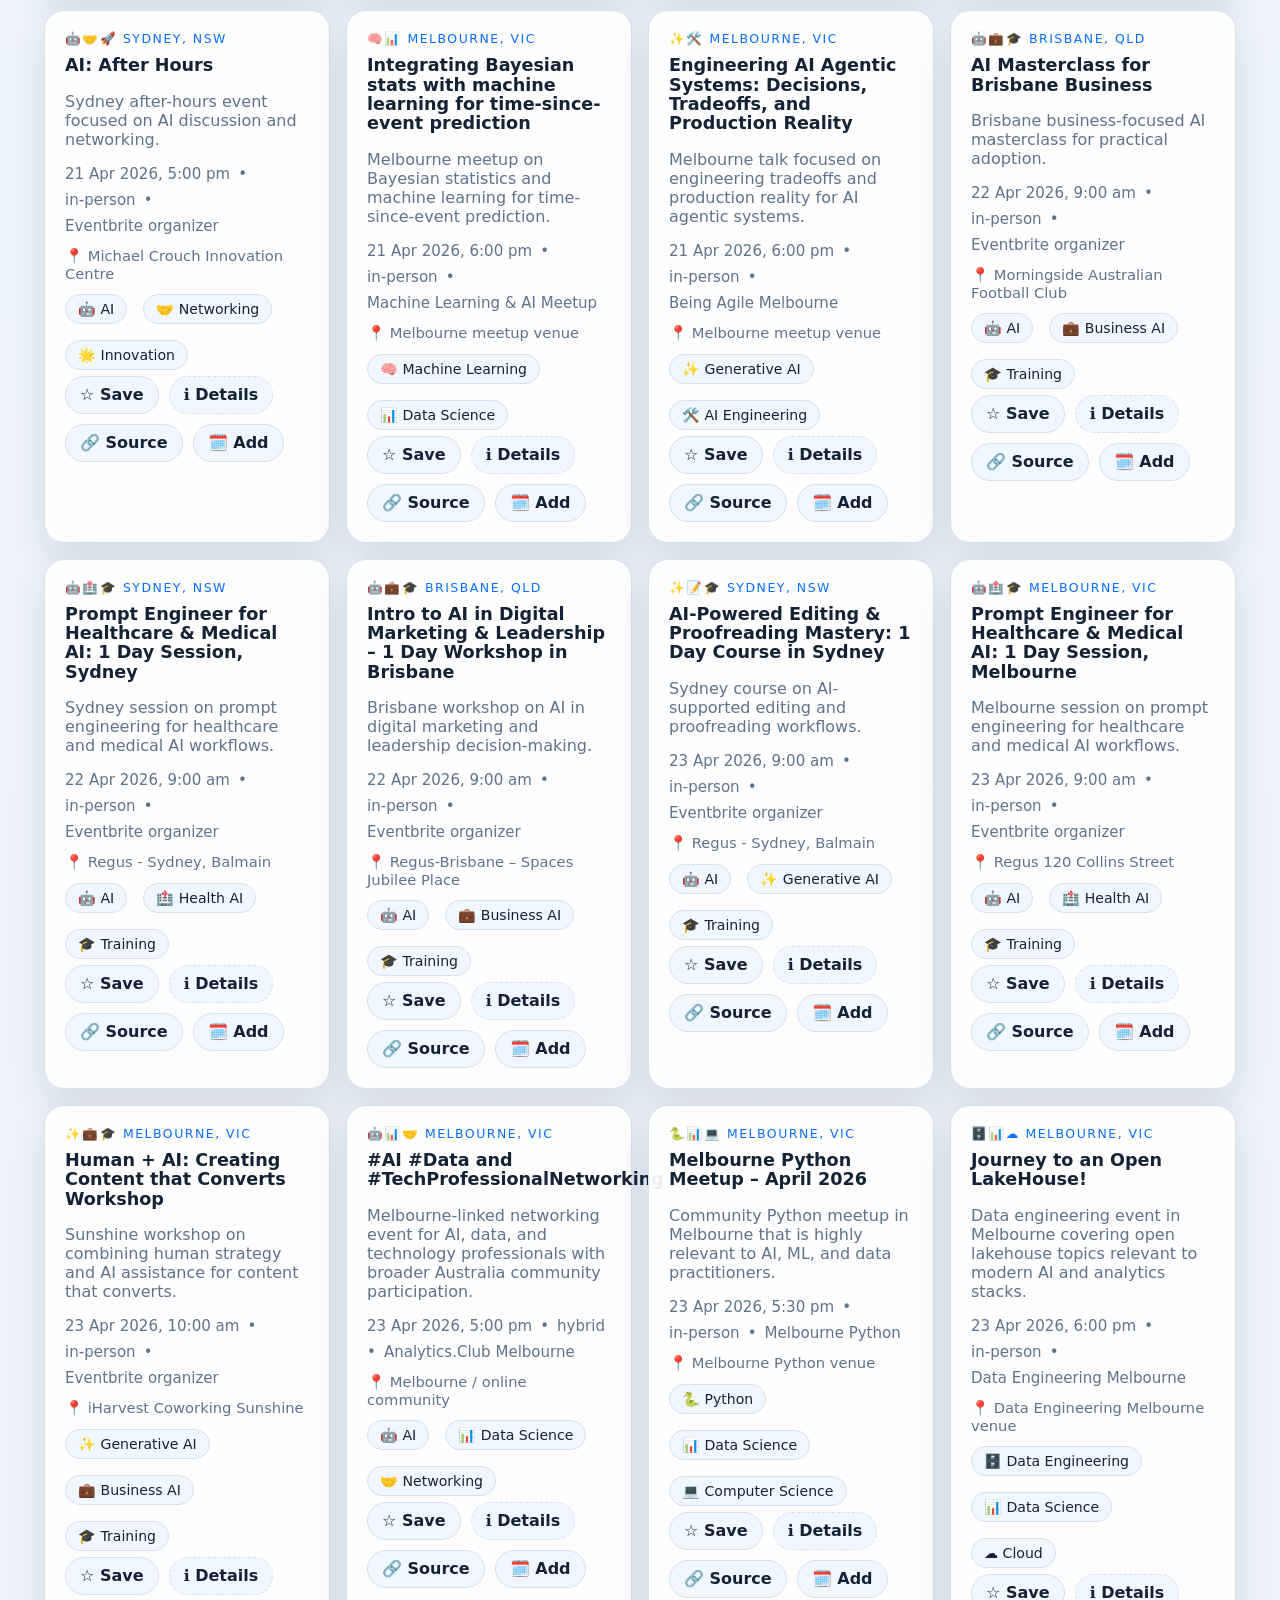
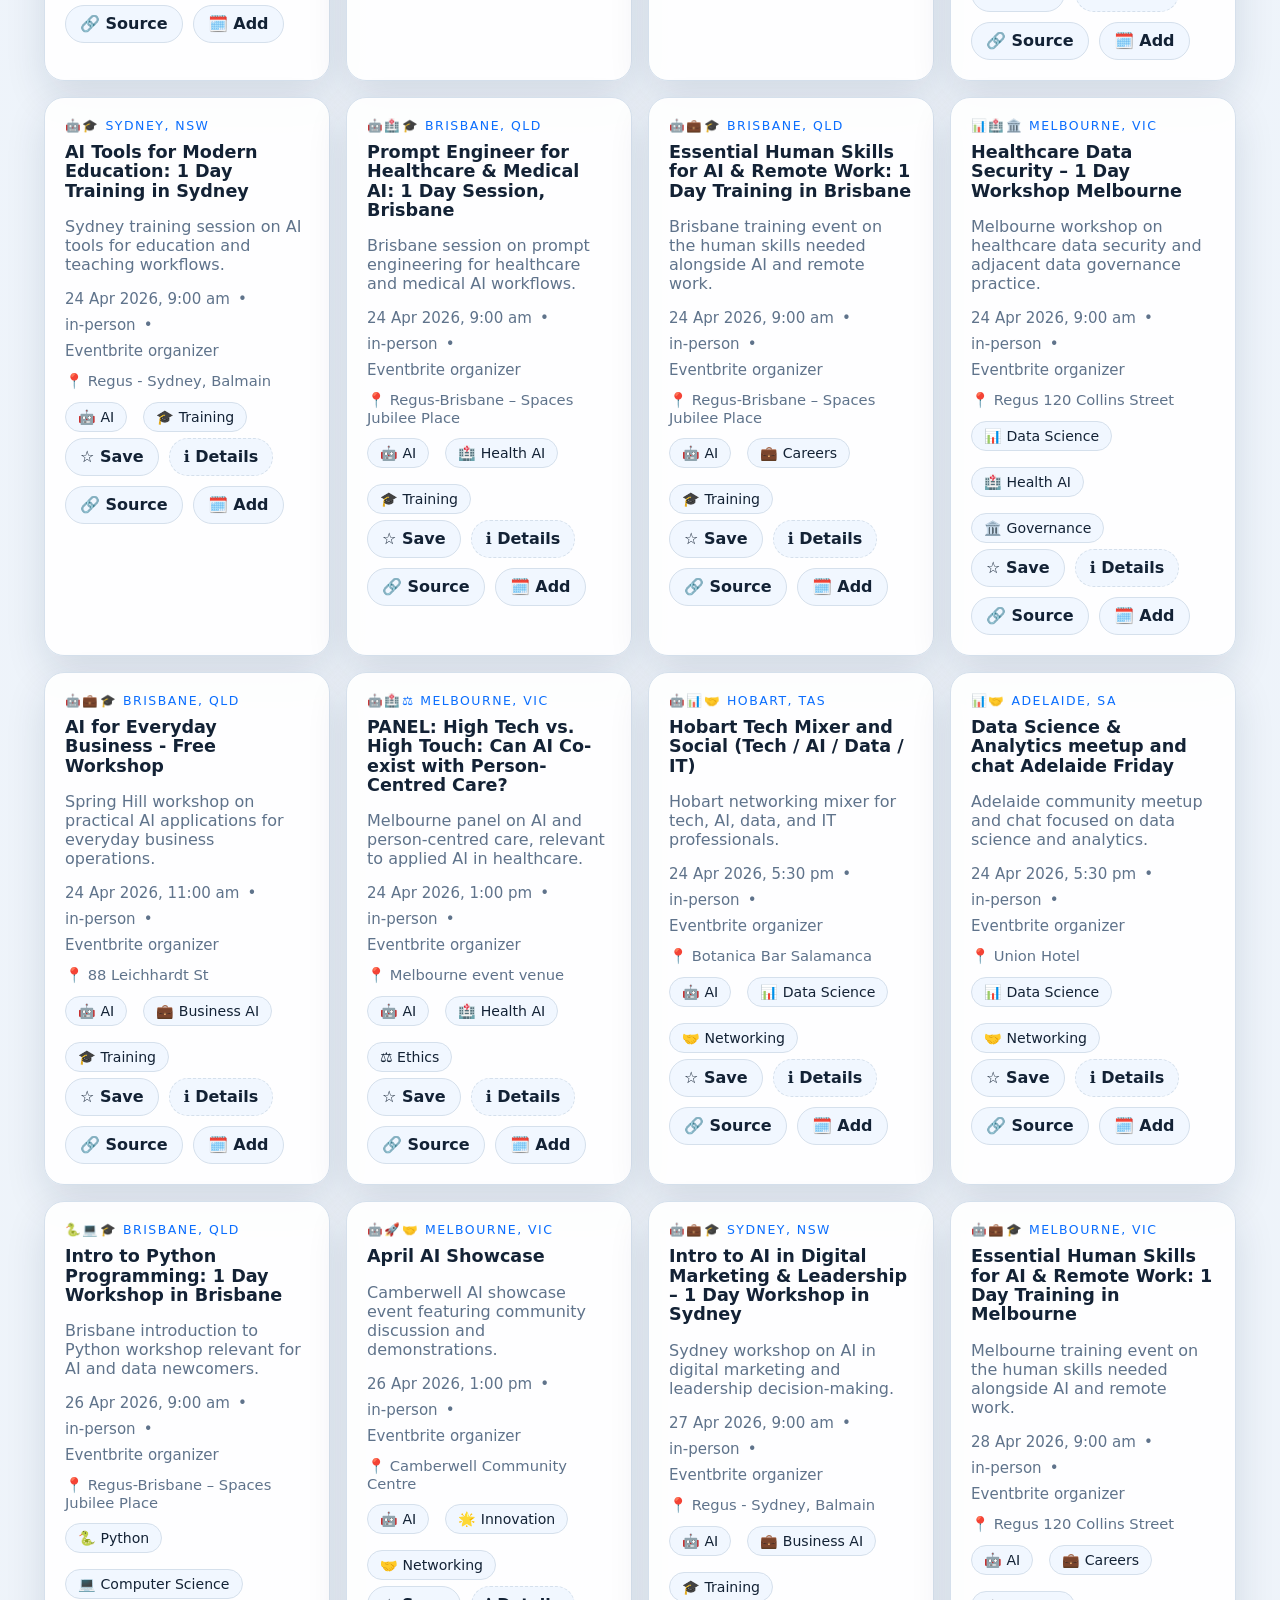
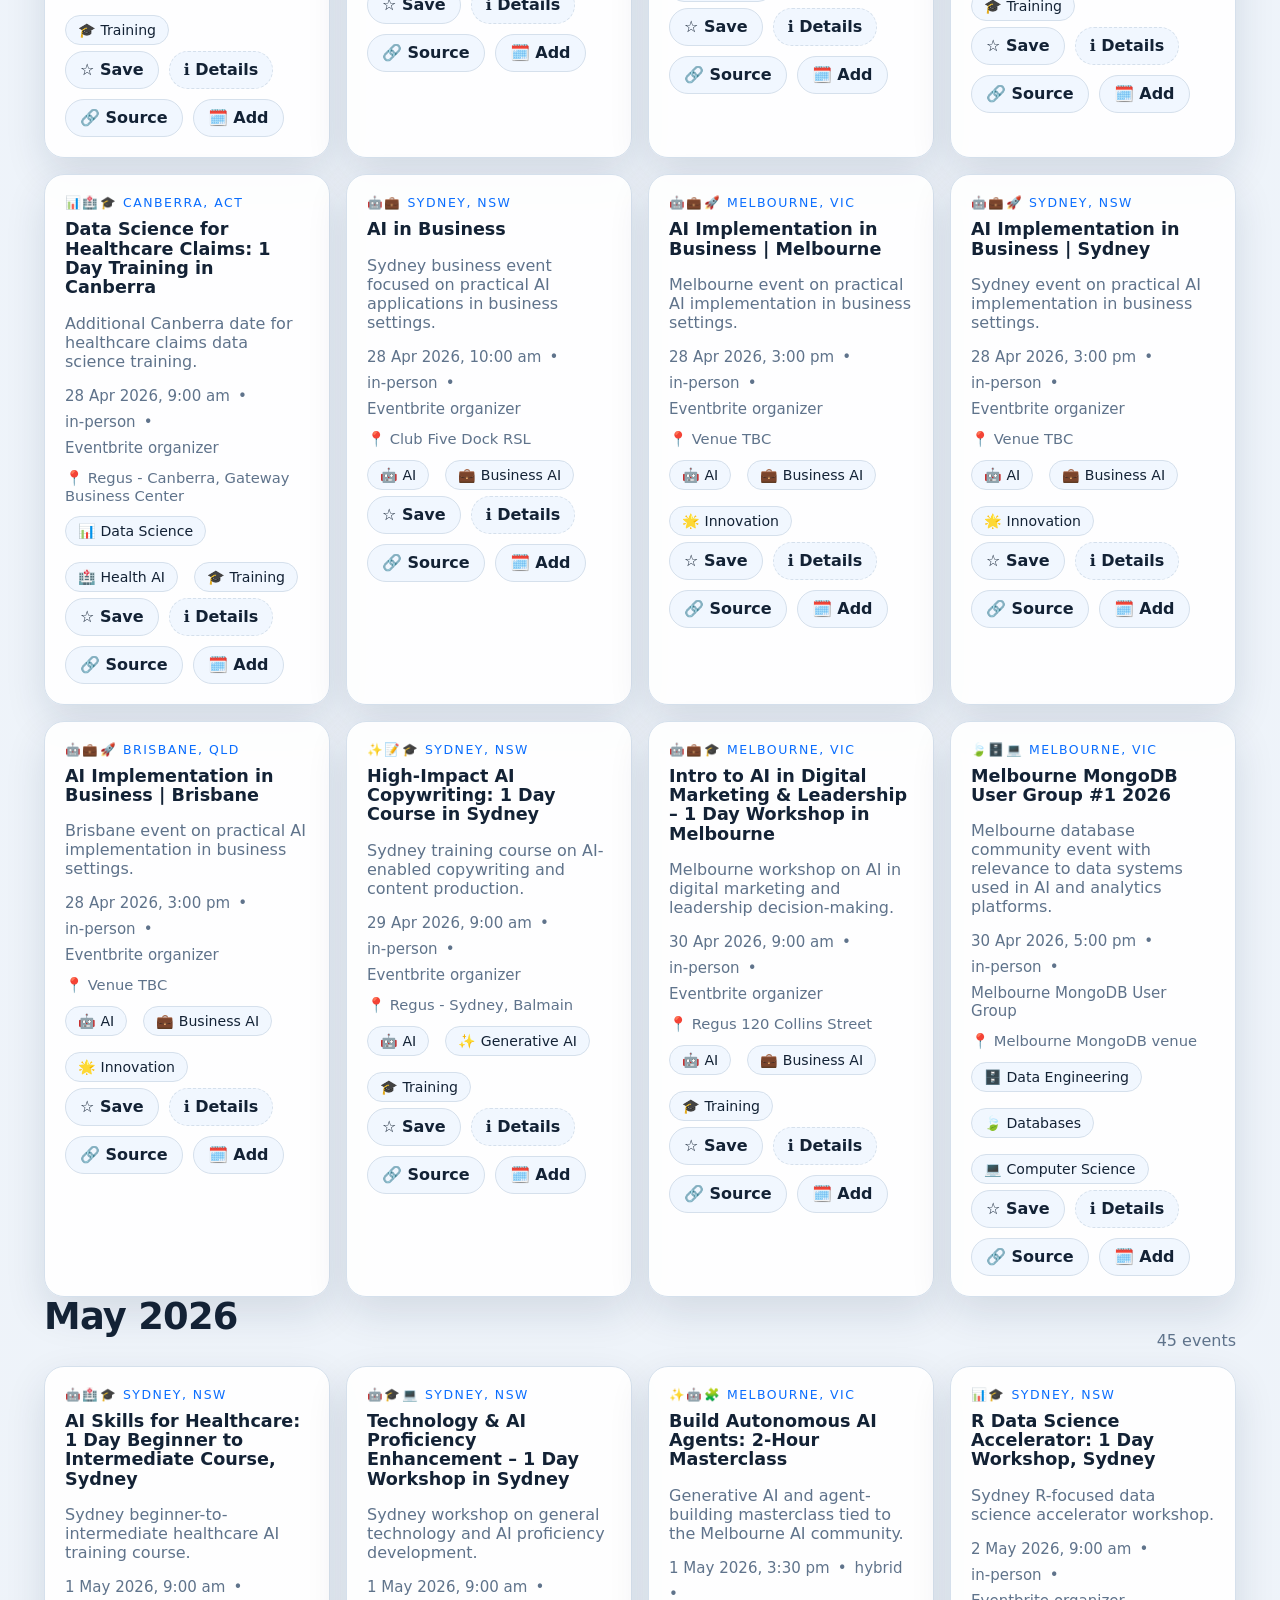
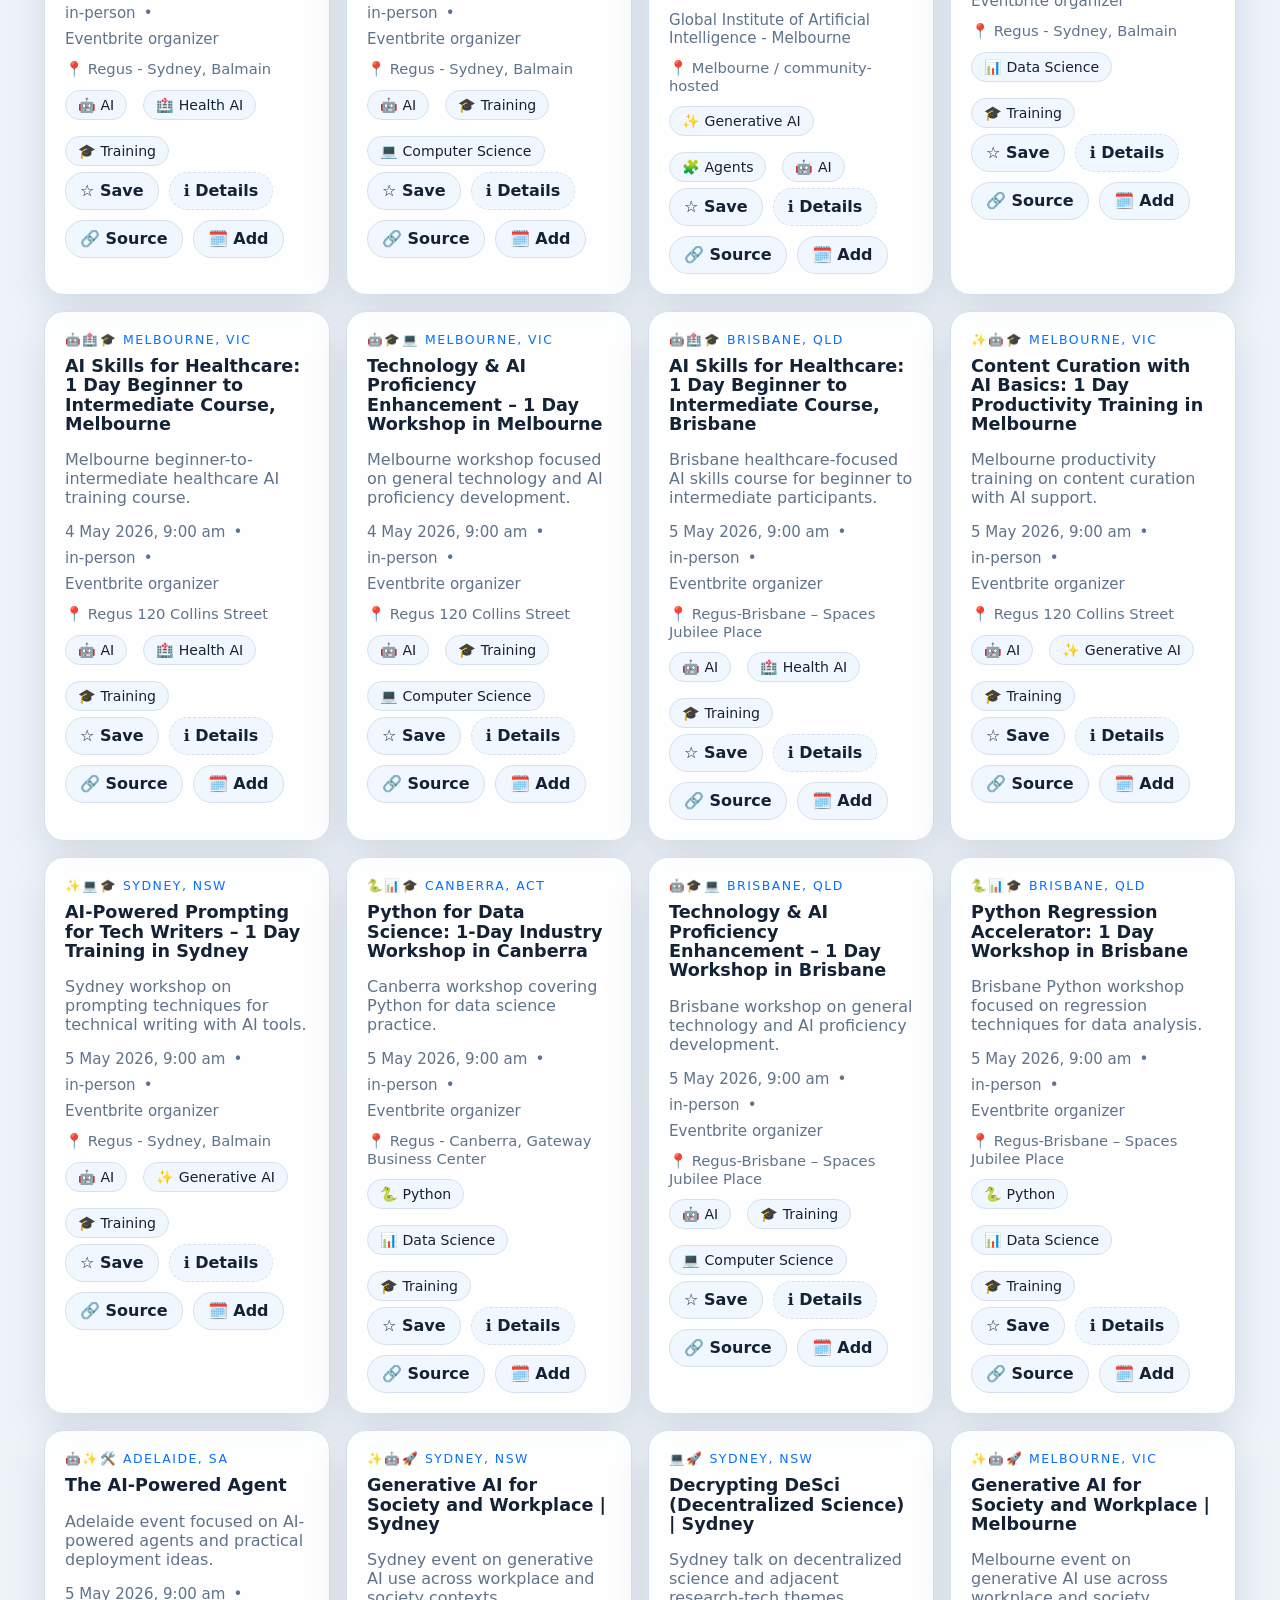
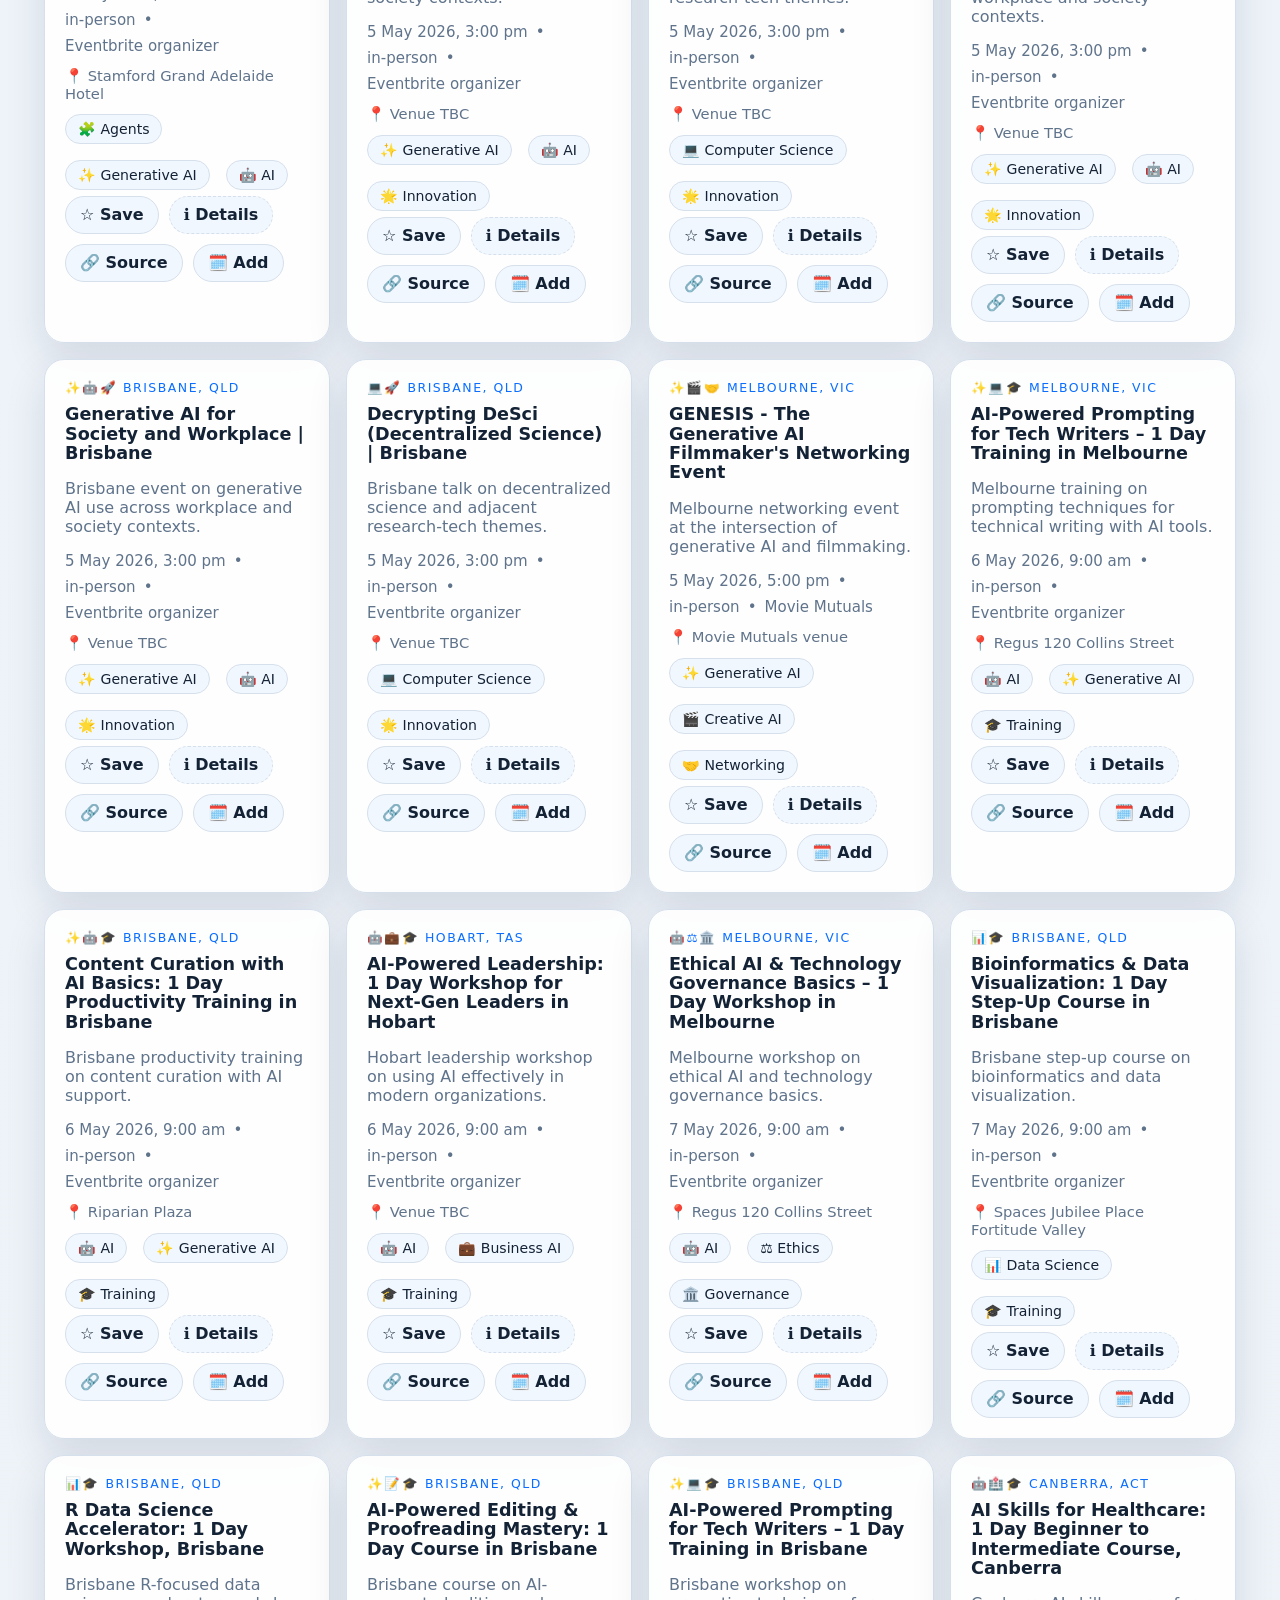
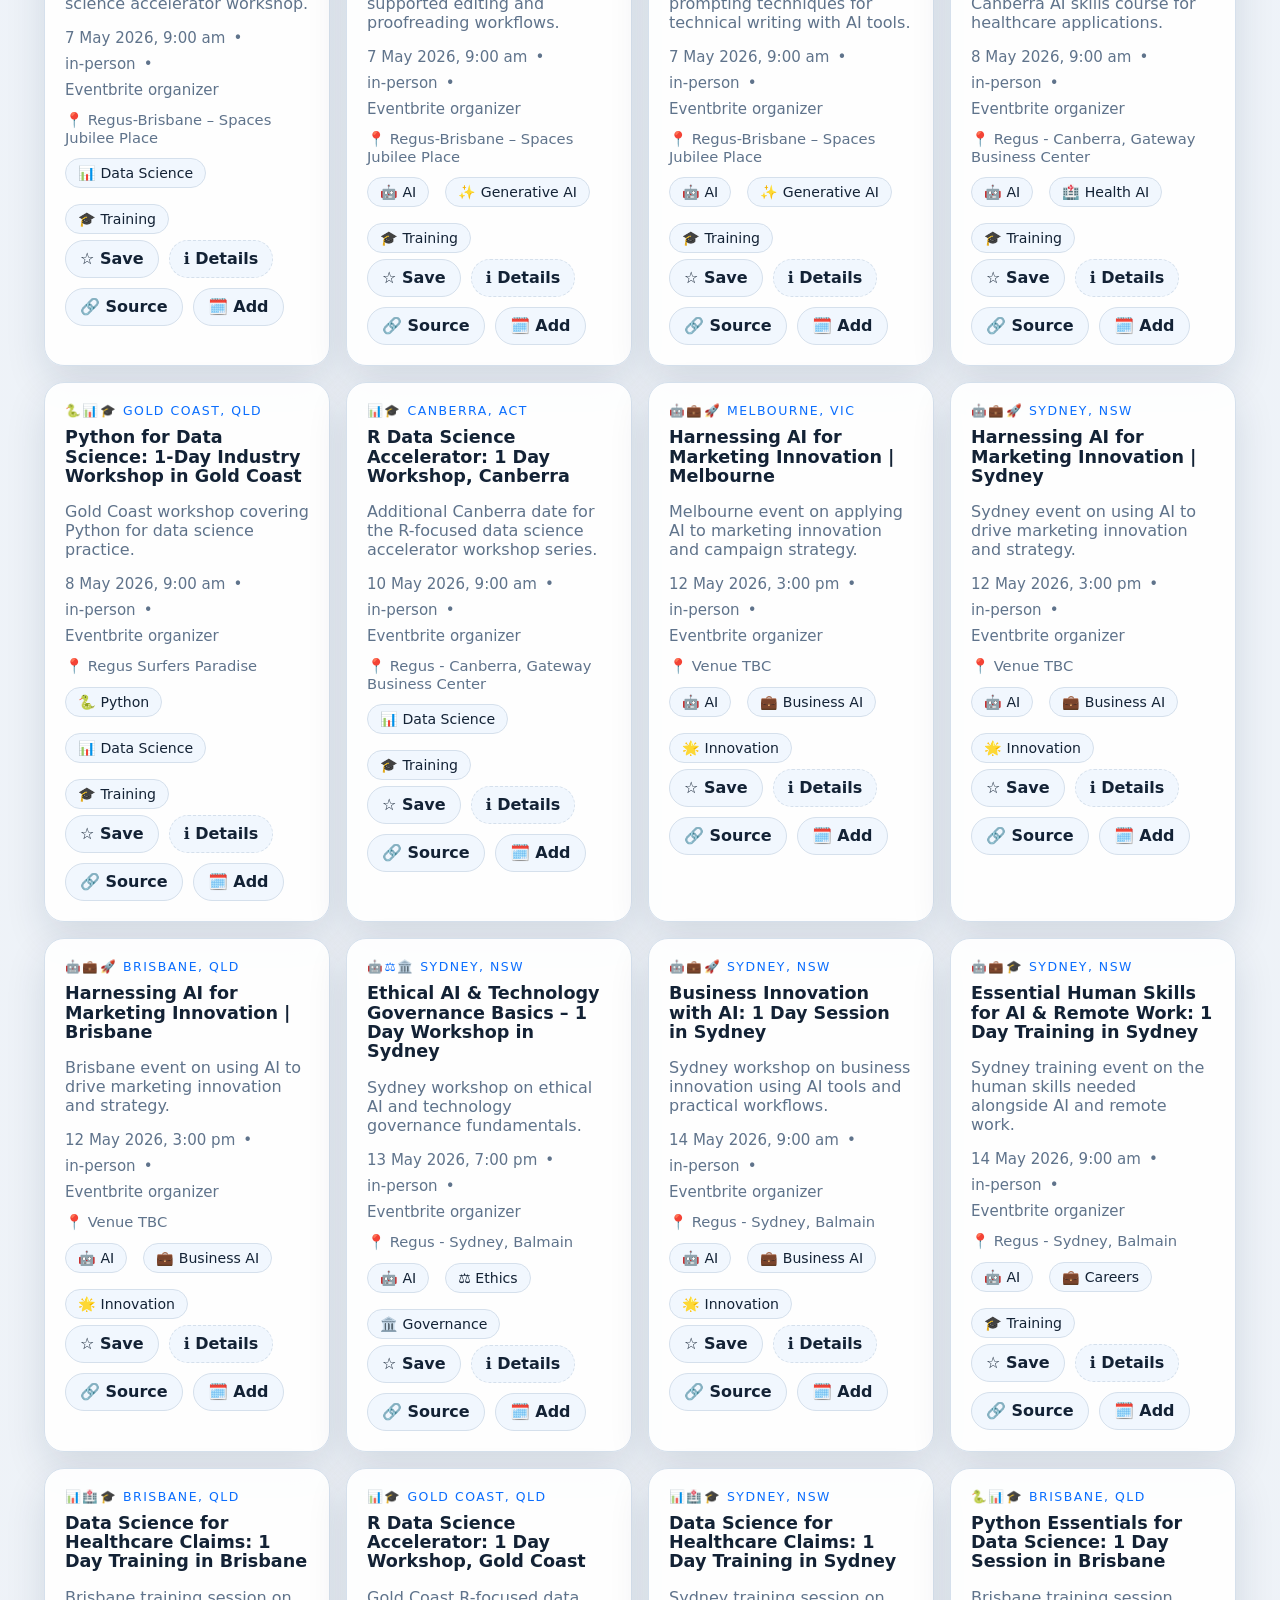
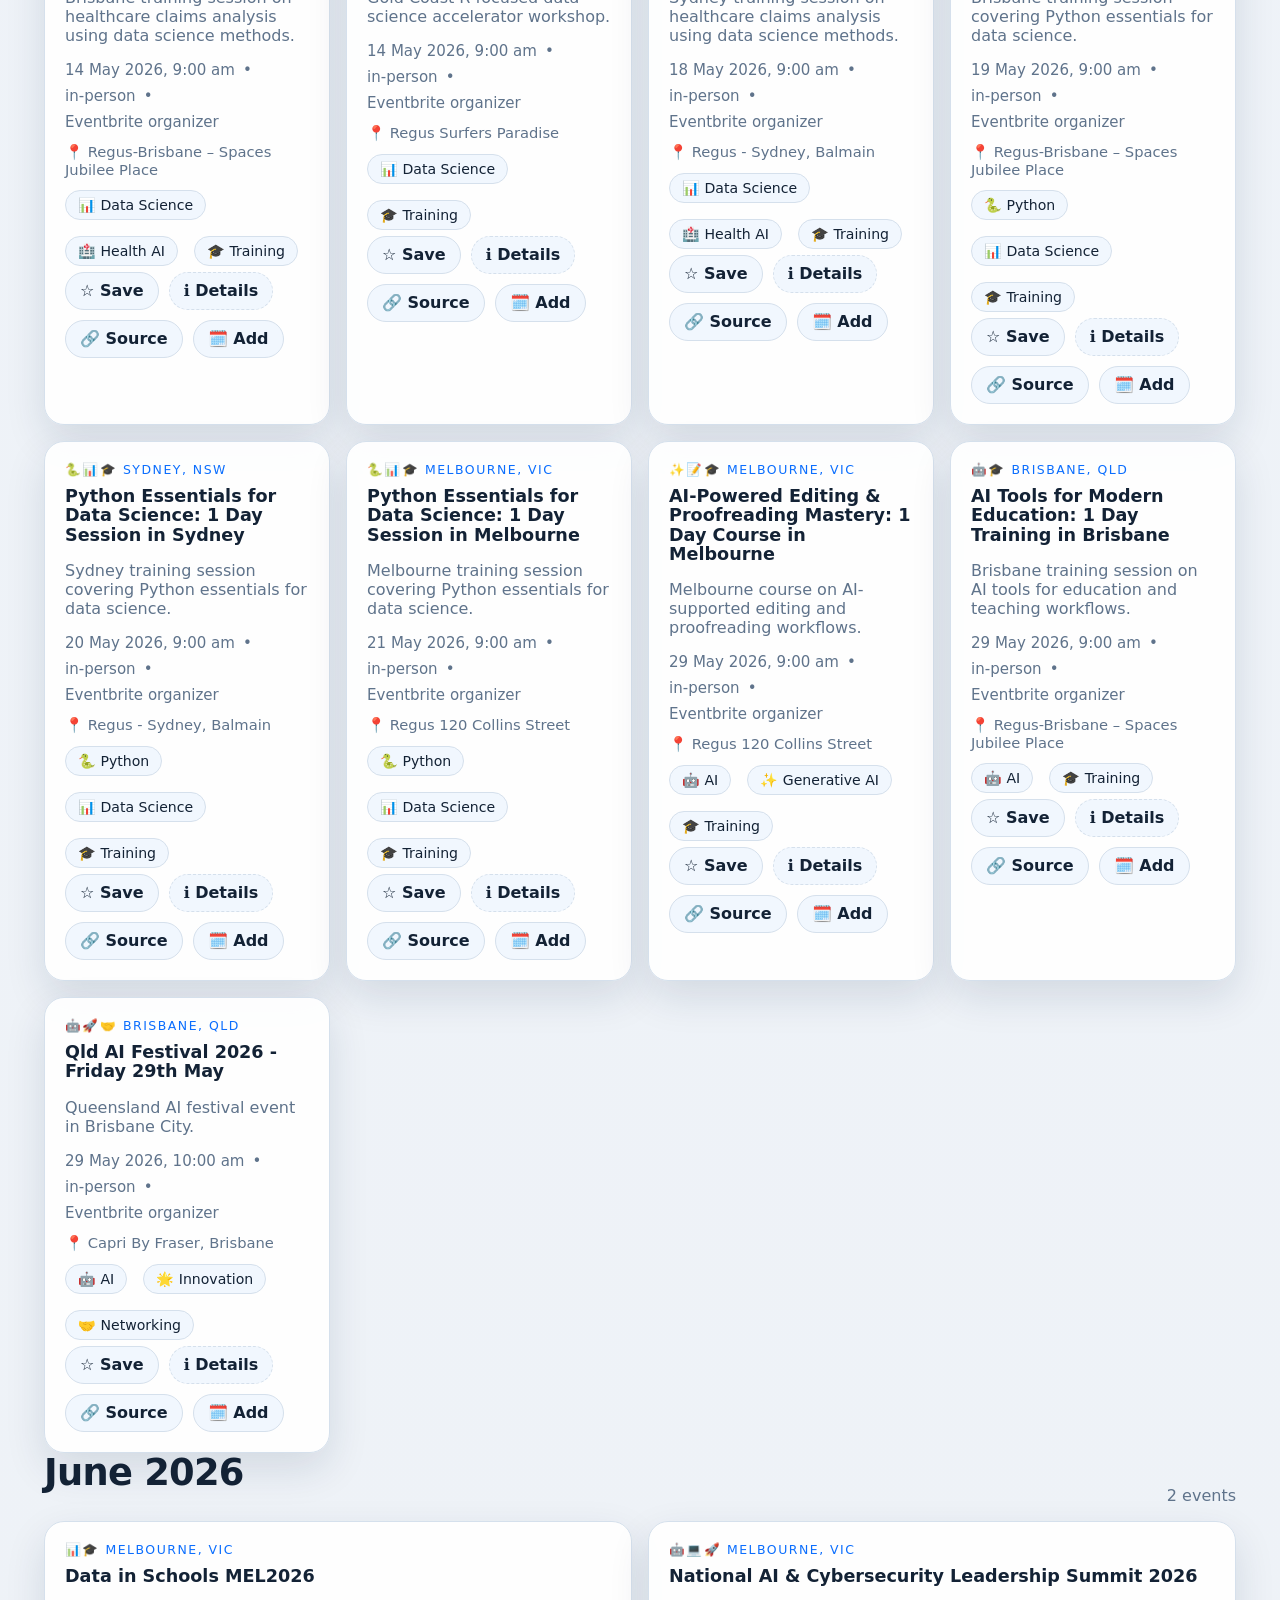
==== commit 2815638b: "Add favorites and accessibility polish" ====
--- a/docs/calendar.html
+++ b/docs/calendar.html
@@ -2,8 +2,9 @@
 <html lang="en">
   <head><meta charset="utf-8"><meta name="viewport" content="width=device-width, initial-scale=1"><title>AI Events Australia — Calendar</title><link rel="stylesheet" href="./assets/style.css"></head>
   <body data-page="calendar">
+    <a class="skip-link" href="#main-content">Skip to content</a>
     <div class="topbar-shell"><div class="topbar"><a class="author-link" href="https://dmoliveira.github.io/my-cv-public/cv/human/" target="_blank" rel="noreferrer">Made by <strong>Diego Marinho</strong></a><button class="nav-toggle" type="button" aria-expanded="false" aria-controls="topbar-nav">☰ Menu</button><nav class="topbar-nav" id="topbar-nav"><a href="./index.html">Home</a><a href="./calendar.html">Calendar</a><a href="./map.html">Map</a><a href="./table.html">Table</a><a href="./cities.html">Cities</a><a href="./topics.html">Topics</a><a href="./methodology.html">Methodology</a></nav><div class="theme-toggle" role="group" aria-label="Theme selector"><button data-theme-option="auto" class="theme-button">Auto</button><button data-theme-option="light" class="theme-button">Light</button><button data-theme-option="dark" class="theme-button">Dark</button></div></div></div>
-    <main class="shell"><section class="hero"><div class="hero-card hero-copy"><div class="eyebrow">Month-by-month event list</div><h1>Calendar view</h1><p class="muted">Browse the curated dataset by month and jump out to source pages or Google Calendar.</p><div class="actions"><a class="button" href="./data/all-events.ics">⬇️ Download all-events.ics</a></div></div></section><section id="calendar-groups" class="loading-grid"></section></main>
+    <main class="shell" id="main-content"><section class="hero"><div class="hero-card hero-copy"><div class="eyebrow">Month-by-month event list</div><h1>Calendar view</h1><p class="muted">Browse the curated dataset by month and jump out to source pages or Google Calendar.</p><div class="actions"><a class="button" href="./data/all-events.ics">⬇️ Download all-events.ics</a></div></div></section><section id="calendar-groups" class="loading-grid"></section></main>
     <footer class="shell footer"><div class="muted small">Static GitHub Pages calendar powered by JSON.</div></footer>
     <script src="./assets/app.js"></script>
   </body>
--- a/docs/assets/style.css
+++ b/docs/assets/style.css
@@ -44,8 +44,29 @@
   color: var(--text);
   padding-top: var(--topbar-offset);
 }
+.skip-link {
+  position: fixed;
+  left: 16px;
+  top: 12px;
+  transform: translateY(-160%);
+  z-index: 140;
+  padding: 10px 14px;
+  border-radius: 999px;
+  background: var(--panel-solid);
+  color: var(--text);
+  border: 1px solid var(--accent);
+  text-decoration: none;
+}
+.skip-link:focus { transform: translateY(0); }
 a { color: var(--accent); }
 button, select, input { font: inherit; }
+button:focus-visible,
+select:focus-visible,
+input:focus-visible,
+a:focus-visible {
+  outline: 3px solid var(--accent);
+  outline-offset: 2px;
+}
 main, .hero, .footer, .shell { max-width: 1240px; margin: 0 auto; padding: 24px; }
 .shell { width: min(1240px, calc(100% - 24px)); }
 
@@ -97,6 +118,10 @@
 .theme-button.is-active { background: var(--chip-strong); border-color: var(--accent); }
 .topbar-nav a:hover, .theme-button:hover, .button:hover, .top-link:hover { background: var(--chip-strong); }
 .topbar-nav a.is-active { background: var(--chip-strong); border-color: var(--accent); }
+.favorite-button.is-favorite {
+  background: var(--chip-strong);
+  border-color: var(--accent);
+}
 .nav-toggle {
   display: none;
   text-decoration: none;
@@ -213,6 +238,51 @@
   transition: opacity .18s ease, transform .18s ease;
 }
 .toast.is-visible { opacity: 1; transform: translateY(0); }
+body.modal-open { overflow: hidden; }
+
+.modal-shell {
+  position: fixed;
+  inset: 0;
+  z-index: 120;
+  display: none;
+}
+
+.modal-shell.is-open { display: block; }
+
+.modal-backdrop {
+  position: absolute;
+  inset: 0;
+  background: rgba(0,0,0,.55);
+}
+
+.modal-card {
+  position: relative;
+  width: min(720px, calc(100% - 32px));
+  max-height: min(88vh, 760px);
+  overflow: auto;
+  margin: 5vh auto 0;
+  padding: 24px;
+  border-radius: 20px;
+  border: 1px solid var(--line);
+  background: var(--panel-solid);
+  box-shadow: var(--shadow);
+}
+
+.modal-close {
+  position: absolute;
+  top: 14px;
+  right: 14px;
+  border: 1px solid var(--line);
+  background: var(--chip);
+  color: var(--text);
+  border-radius: 999px;
+  width: 38px;
+  height: 38px;
+  cursor: pointer;
+}
+
+.modal-actions { margin-top: 14px; }
+.detail-button { border-style: dashed; }
 
 .controls {
   grid-template-columns: minmax(240px, 1.4fr) repeat(3, minmax(140px, 1fr)) auto;
